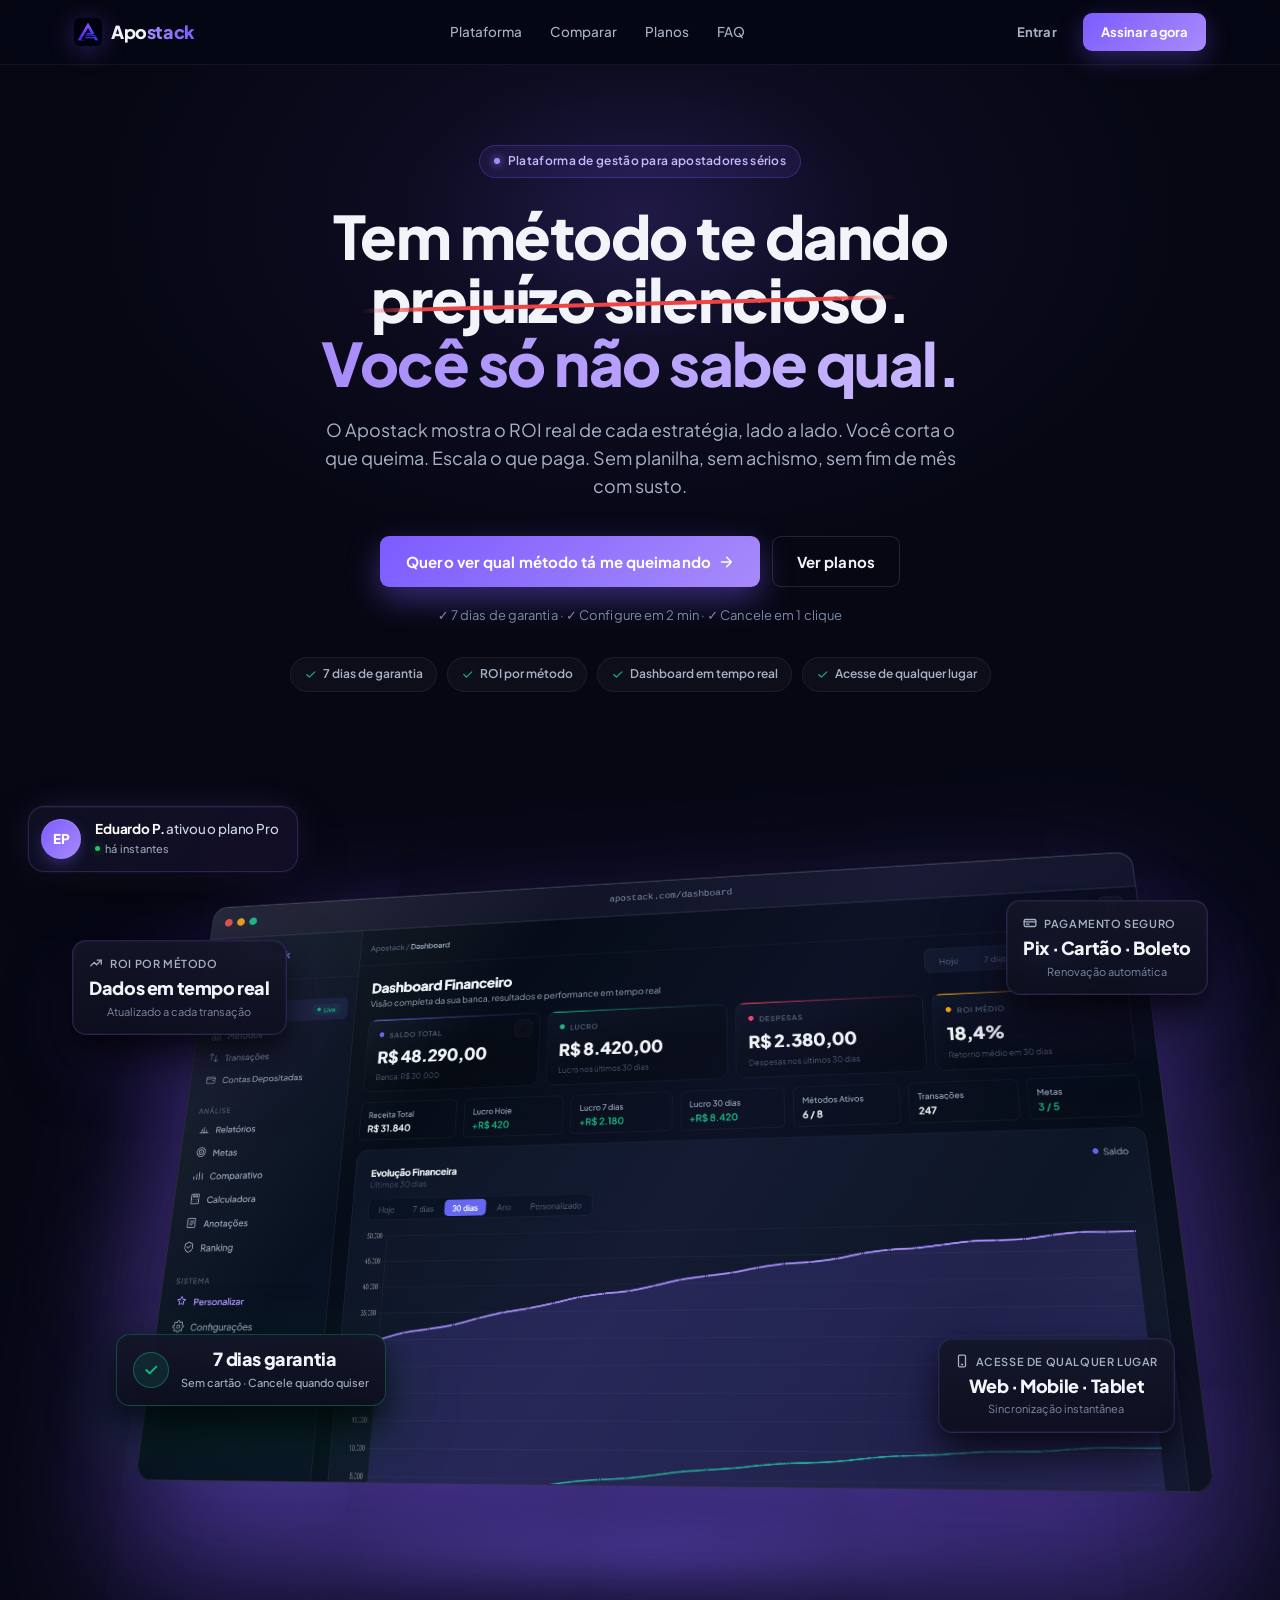
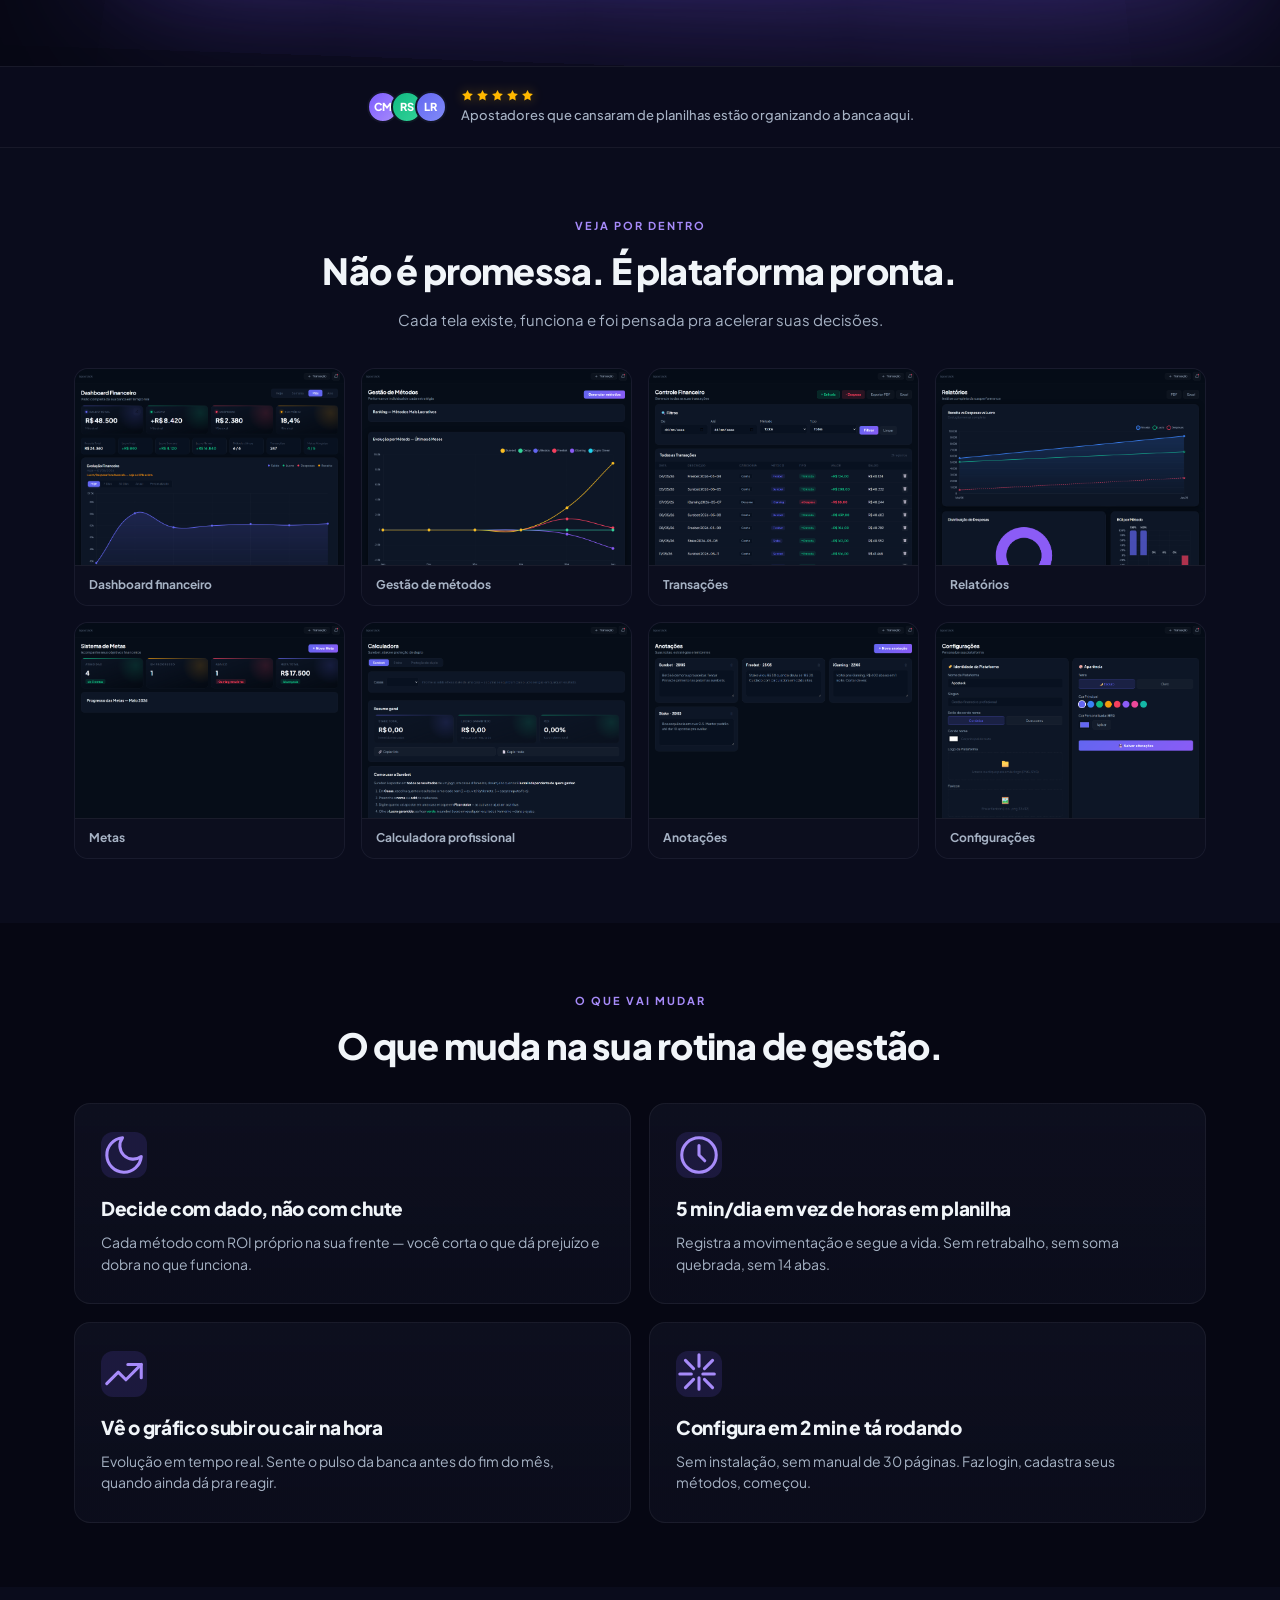
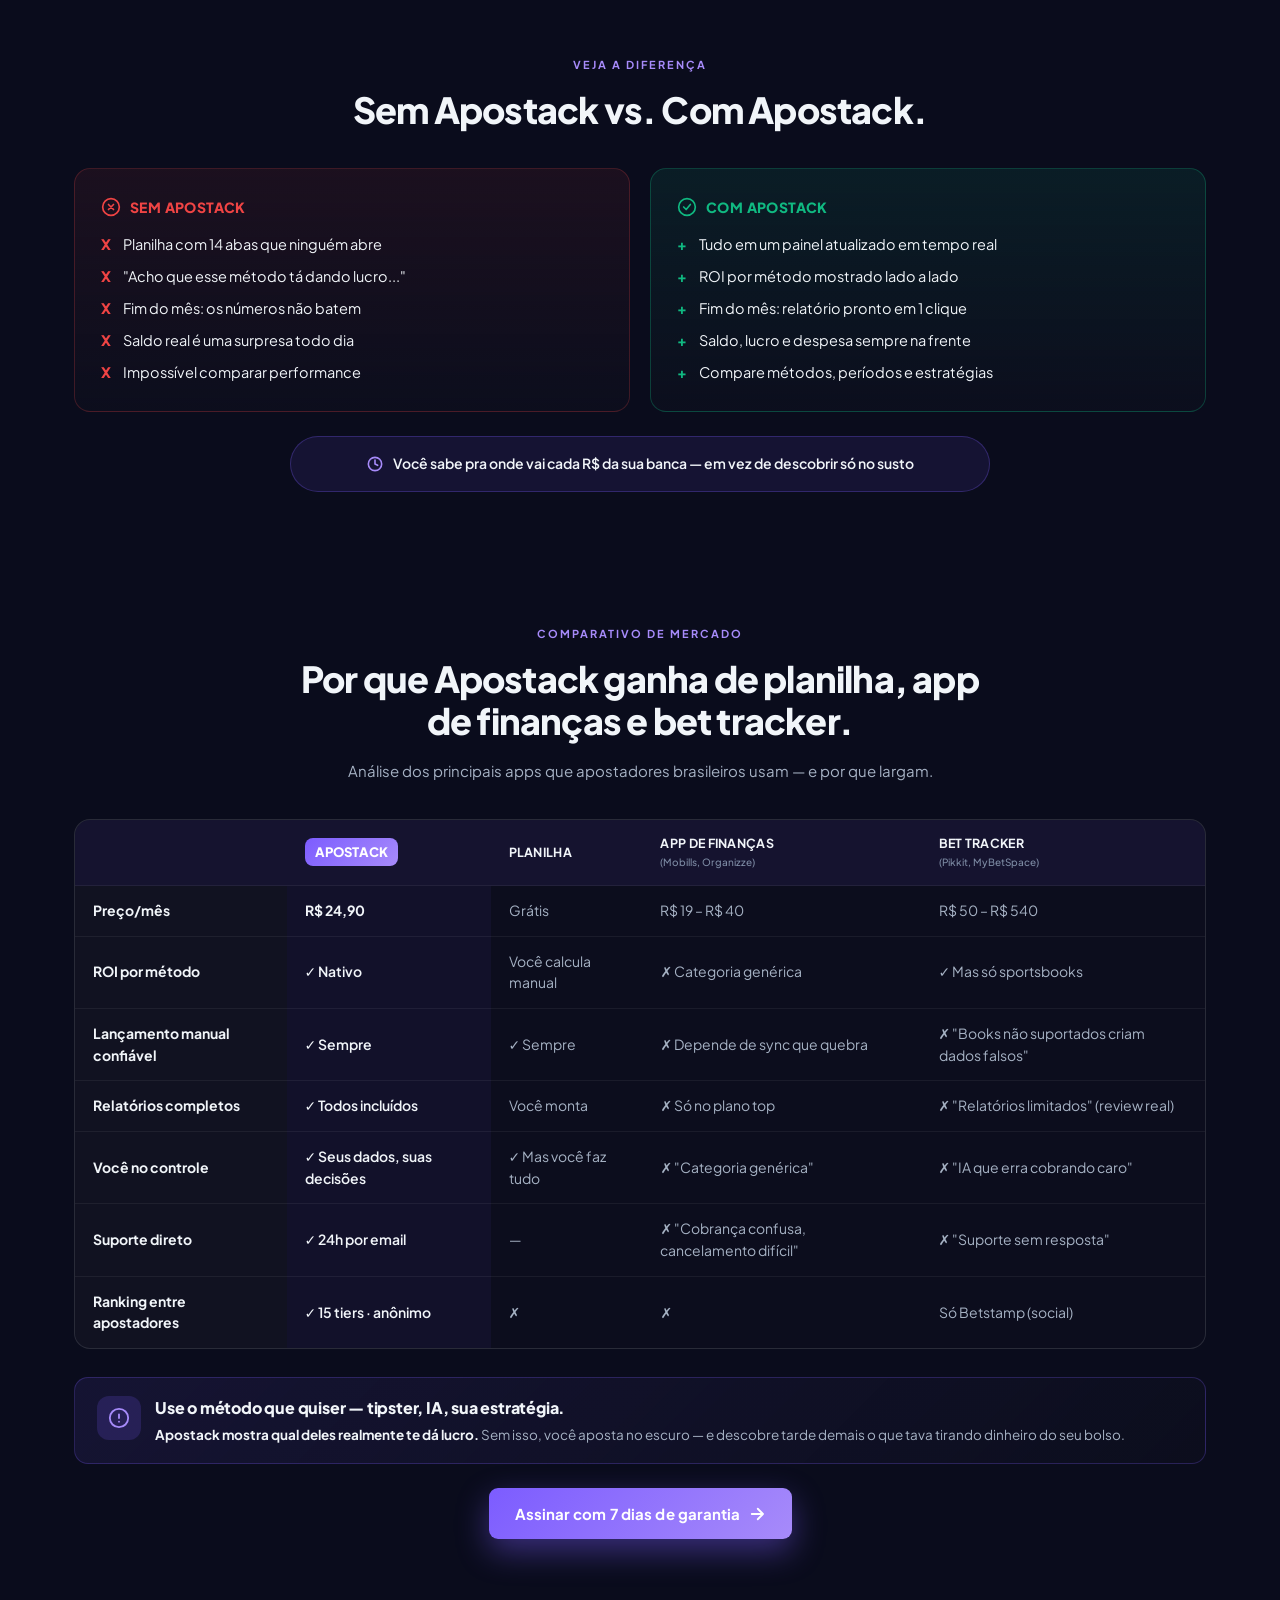
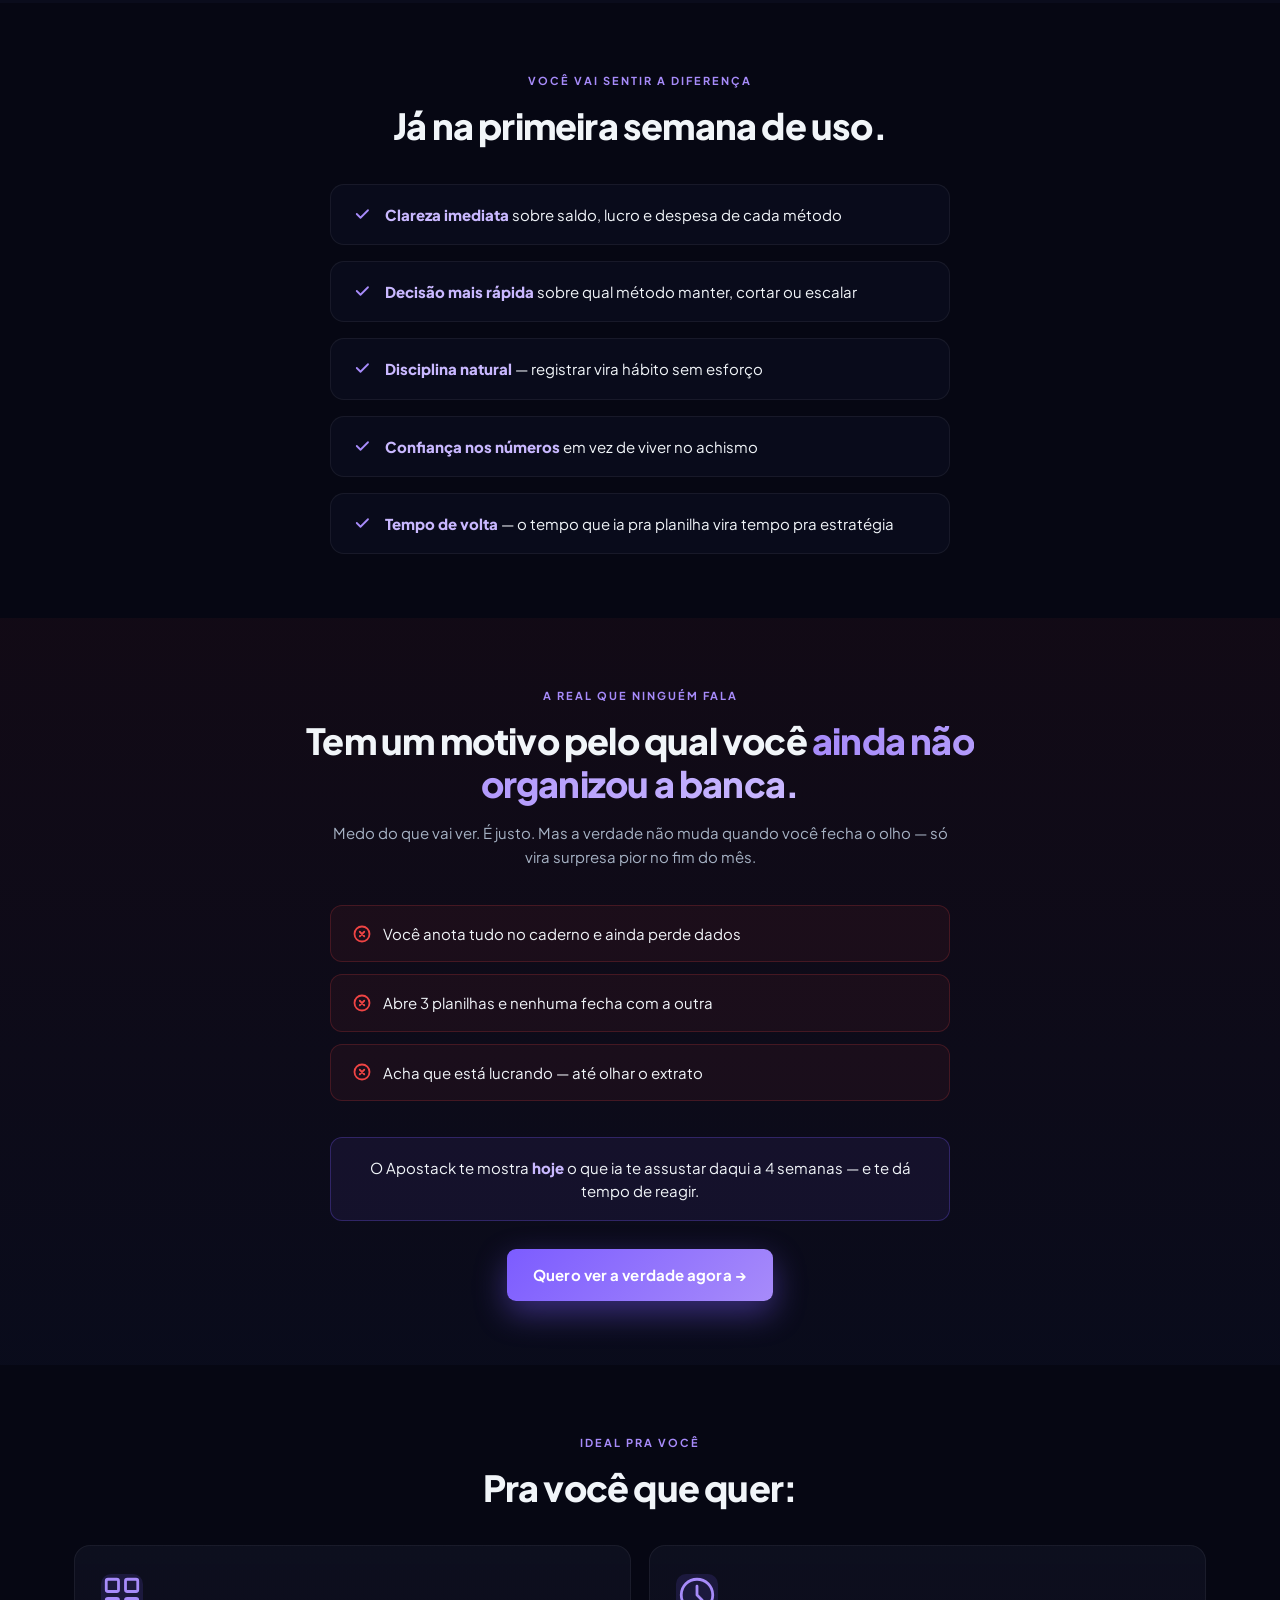
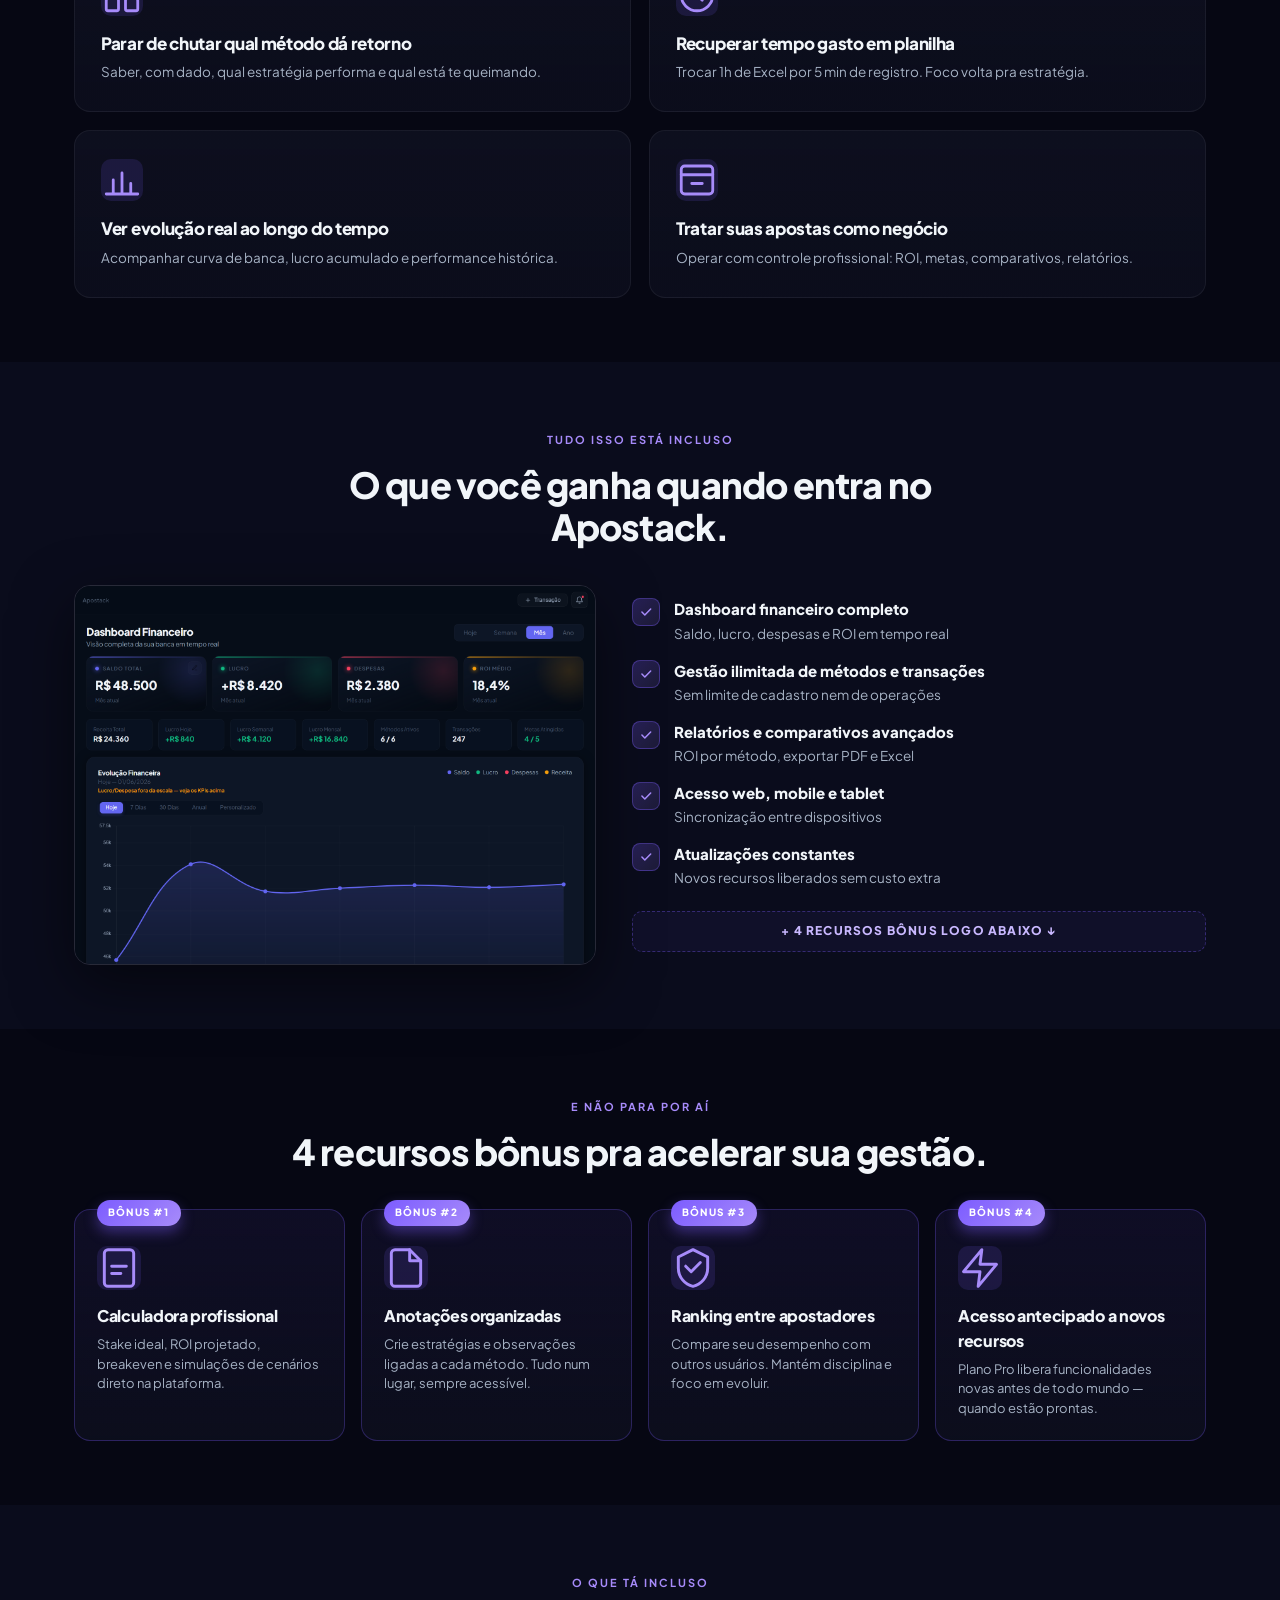
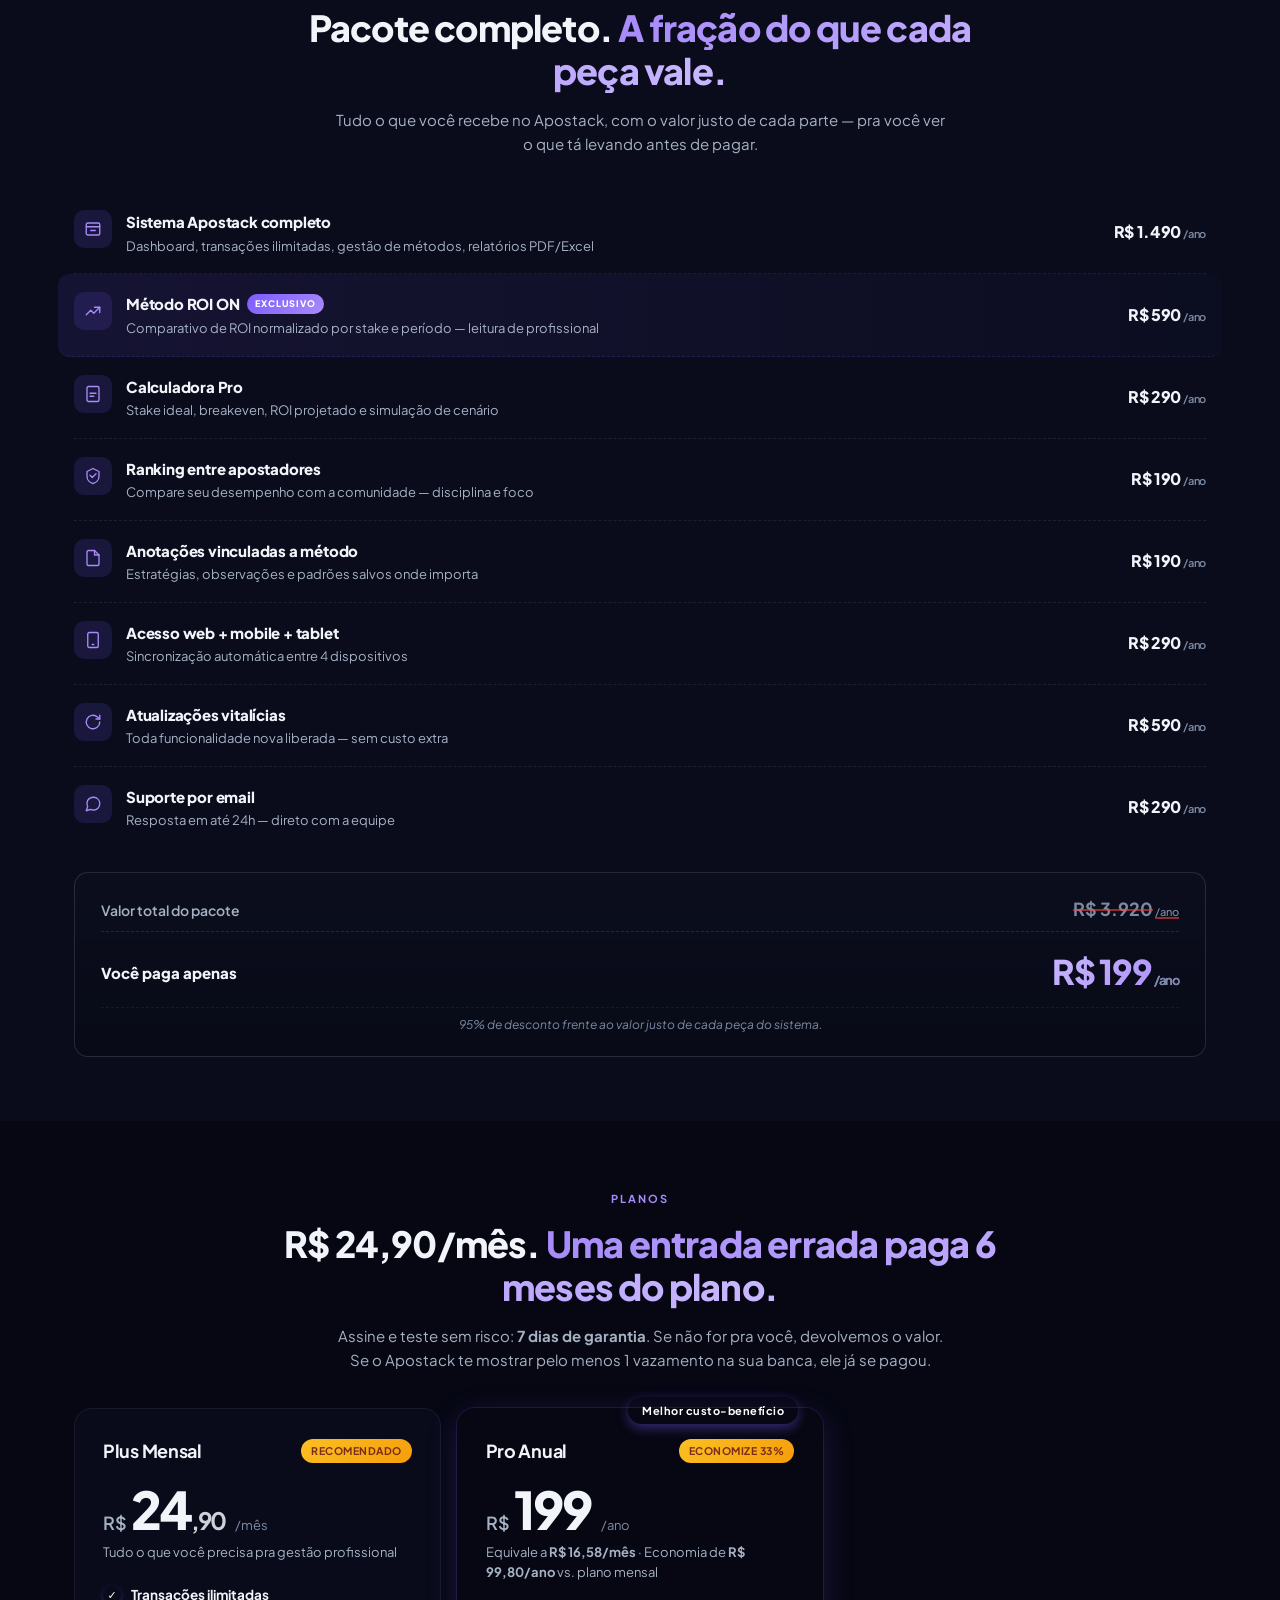
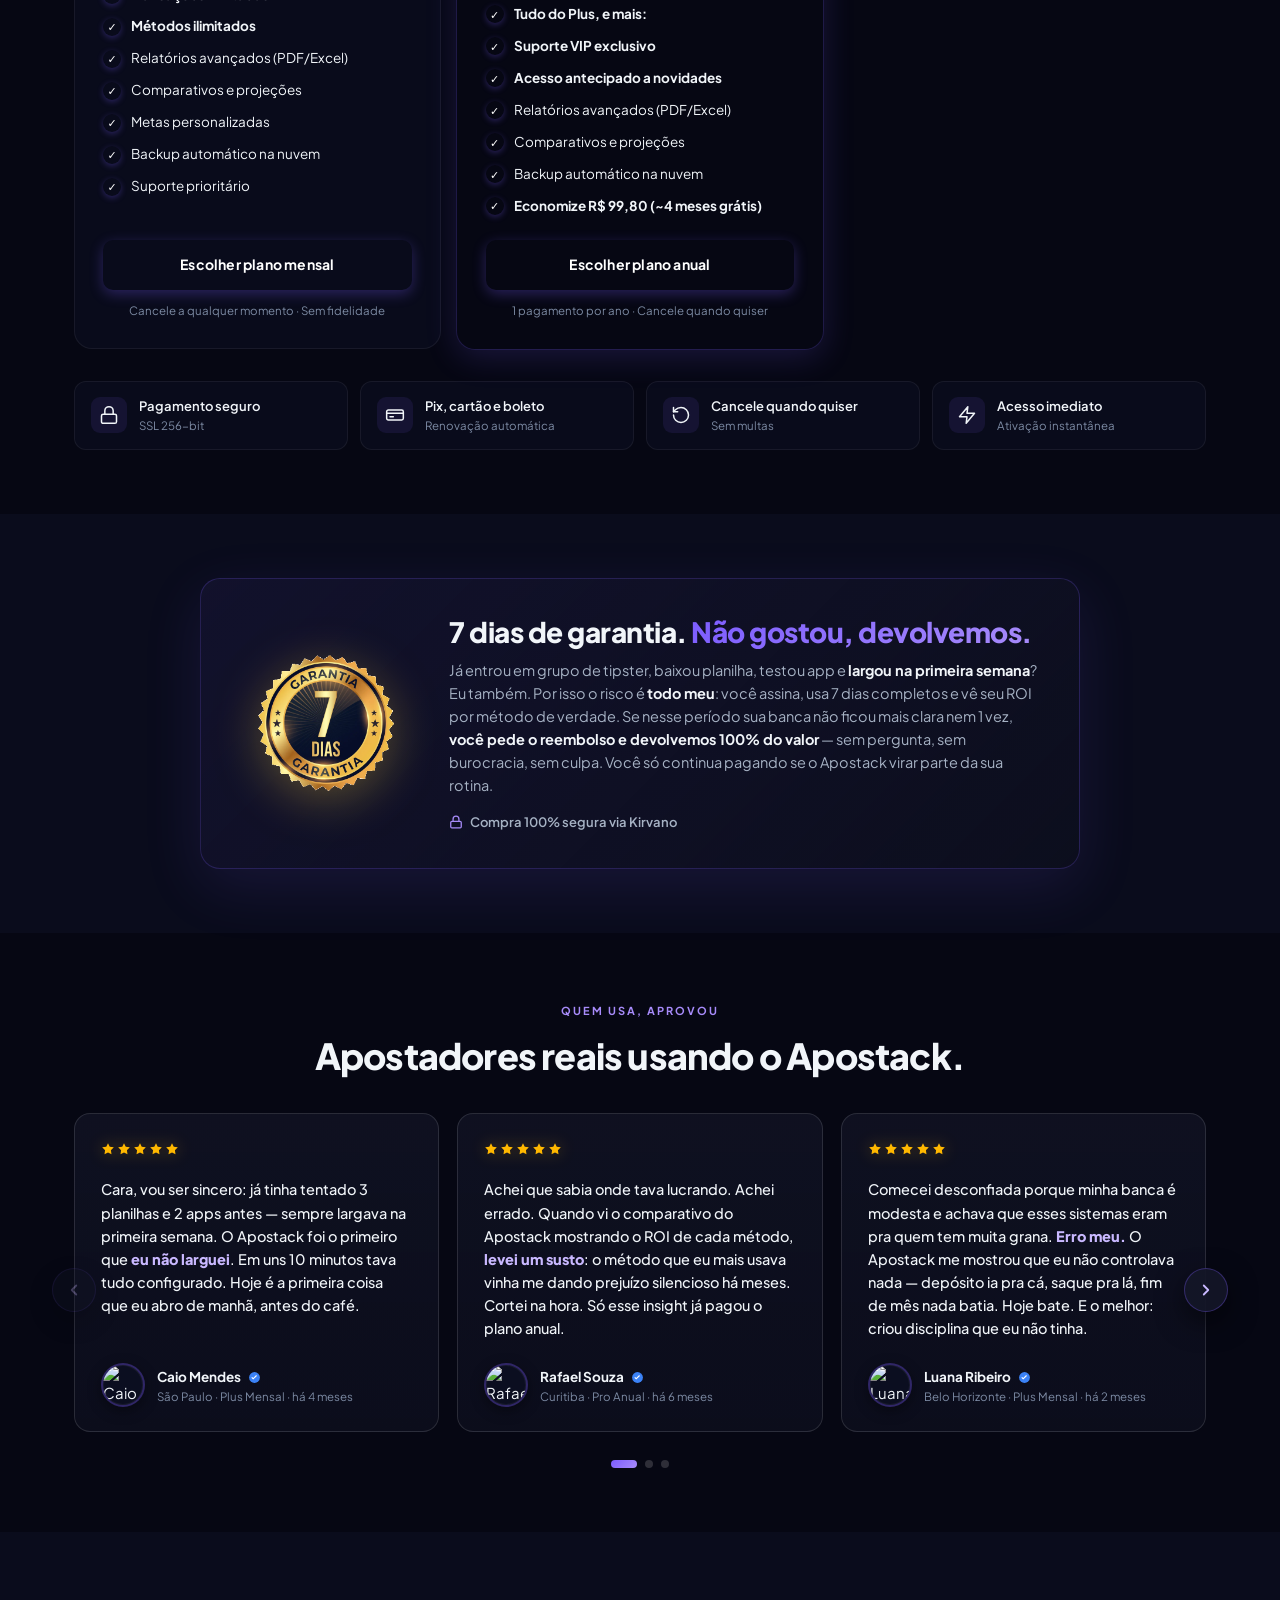
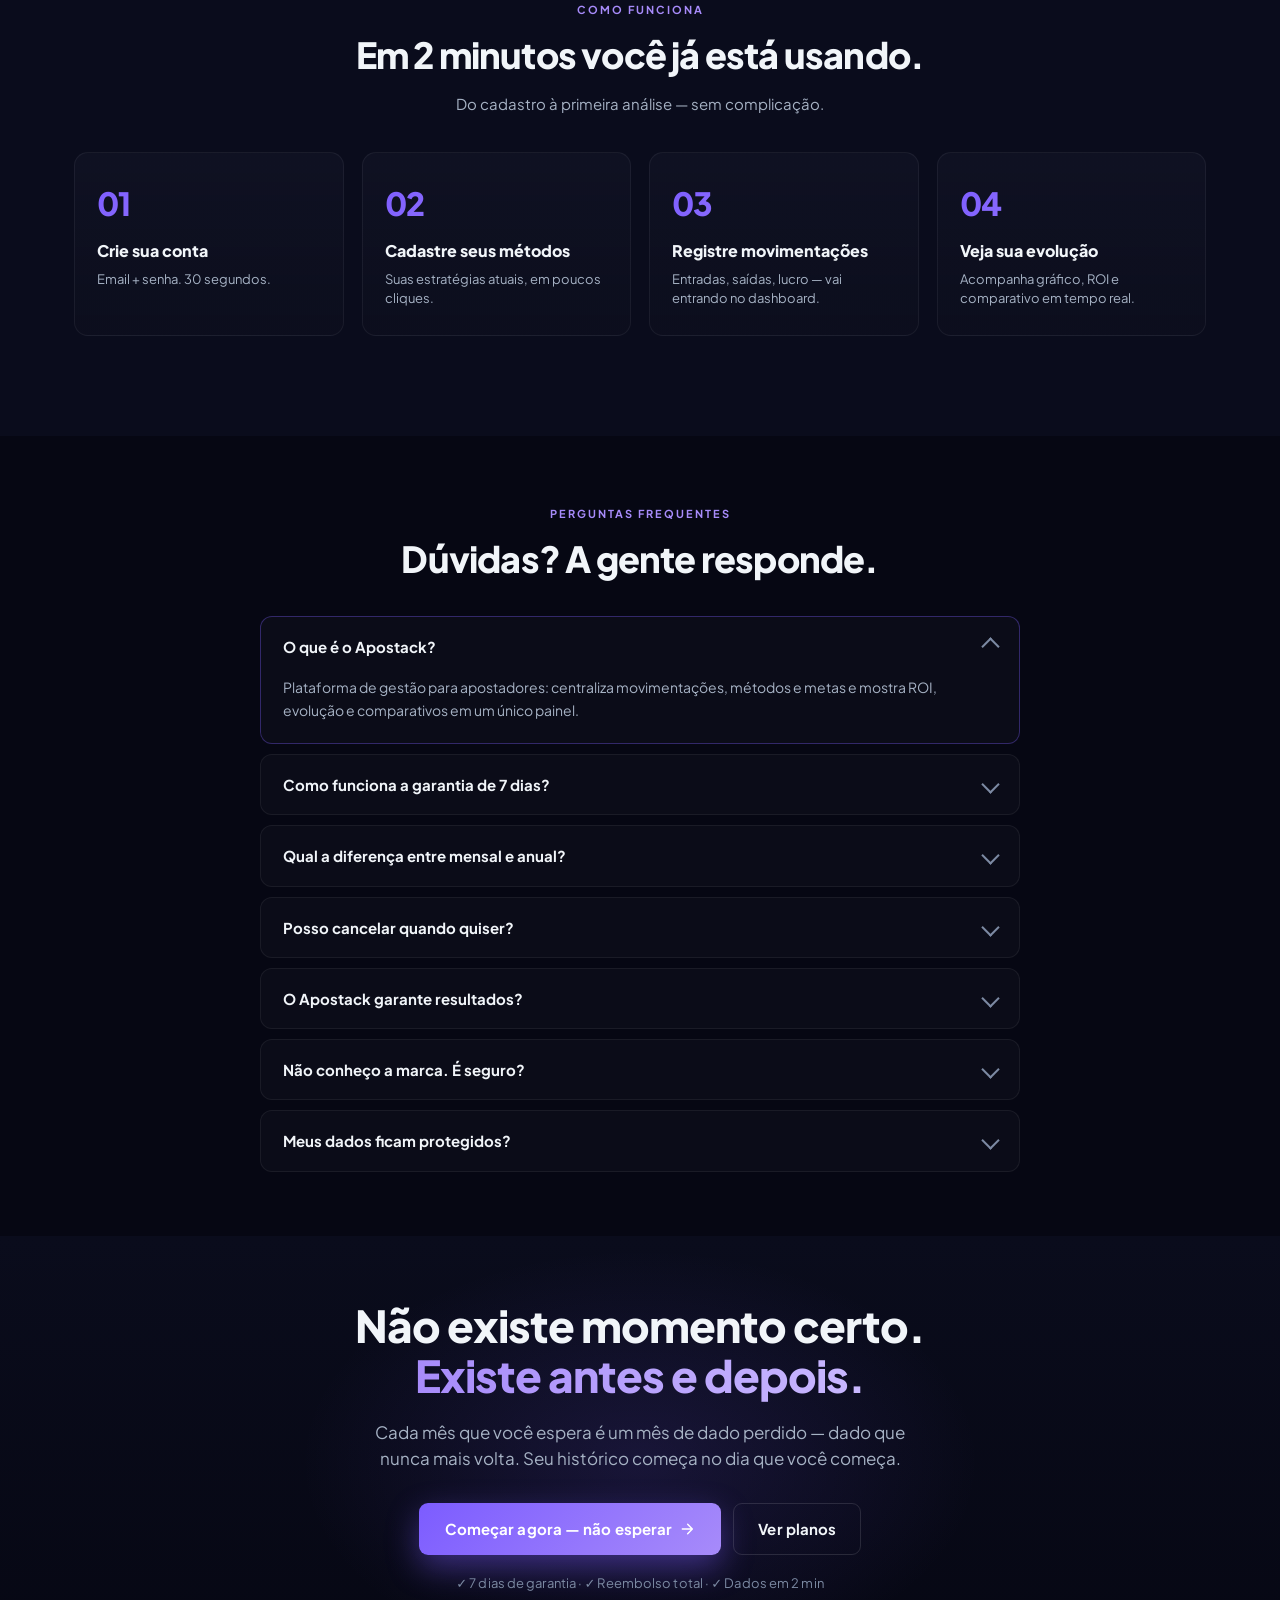
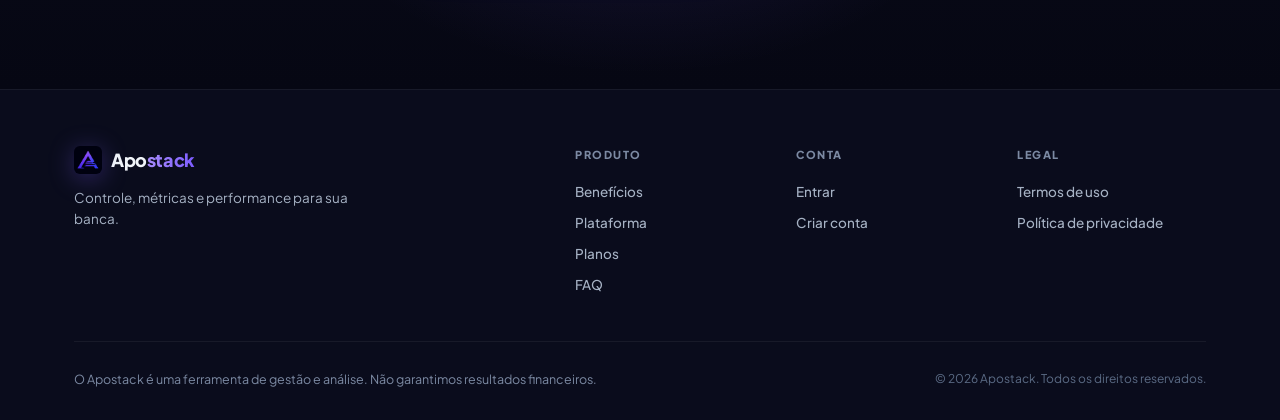
==== landing/index.html @ 1fa61bde "feat(admin): filtros de status, plano e ordenacao na lista de usuarios Complementa a busca: agora da" ====
<!DOCTYPE html>
<html lang="pt-BR">
<head>
  <!-- Google Tag Manager -->
  <script>(function(w,d,s,l,i){w[l]=w[l]||[];w[l].push({'gtm.start':
  new Date().getTime(),event:'gtm.js'});var f=d.getElementsByTagName(s)[0],
  j=d.createElement(s),dl=l!='dataLayer'?'&l='+l:'';j.async=true;j.src=
  'https://www.googletagmanager.com/gtm.js?id='+i+dl;f.parentNode.insertBefore(j,f);
  })(window,document,'script','dataLayer','GTM-MZK3KB8X');</script>
  <!-- End Google Tag Manager -->
  <meta charset="UTF-8"/>
  <meta name="viewport" content="width=device-width, initial-scale=1.0"/>
  <title>Apostack · Controle sua banca como um profissional</title>
  <meta name="description" content="O Apostack centraliza seus números, métodos, metas e relatórios para você acompanhar sua performance com mais clareza e menos achismo."/>
  <!-- Anti-cache: HTML revalida sempre, updates aparecem em segundos apos push -->
  <meta http-equiv="Cache-Control" content="no-cache, no-store, must-revalidate"/>
  <meta http-equiv="Pragma" content="no-cache"/>
  <meta http-equiv="Expires" content="0"/>
  <!-- Security headers (defesa em profundidade) -->
  <meta http-equiv="X-Content-Type-Options" content="nosniff"/>
  <meta http-equiv="Referrer-Policy" content="strict-origin-when-cross-origin"/>
  <meta http-equiv="Permissions-Policy" content="camera=(), microphone=(), geolocation=()"/>
  <!-- PWA: manifest + theme color (instalavel via Chrome/Safari) -->
  <link rel="manifest" href="/manifest.webmanifest"/>
  <meta name="theme-color" content="#060d18"/>
  <link rel="icon" type="image/png" href="/brand/icon.png"/>
  <link rel="apple-touch-icon" href="/brand/icon.png"/>
  <link rel="preconnect" href="https://fonts.googleapis.com"/>
  <link rel="preconnect" href="https://fonts.gstatic.com" crossorigin/>
  <link href="https://fonts.googleapis.com/css2?family=Plus+Jakarta+Sans:wght@400;500;600;700;800&display=swap" rel="stylesheet"/>
  <link rel="stylesheet" href="/landing.css?v=267"/>

  <!-- Meta Pixel Code -->
  <script>
  !function(f,b,e,v,n,t,s)
  {if(f.fbq)return;n=f.fbq=function(){n.callMethod?
  n.callMethod.apply(n,arguments):n.queue.push(arguments)};
  if(!f._fbq)f._fbq=n;n.push=n;n.loaded=!0;n.version='2.0';
  n.queue=[];t=b.createElement(e);t.async=!0;
  t.src=v;s=b.getElementsByTagName(e)[0];
  s.parentNode.insertBefore(t,s)}(window, document,'script',
  'https://connect.facebook.net/en_US/fbevents.js');
  fbq('init', '1544323920387920');
  fbq('track', 'PageView');
  </script>
  <noscript><img height="1" width="1" style="display:none"
  src="https://www.facebook.com/tr?id=1544323920387920&ev=PageView&noscript=1"
  /></noscript>
  <!-- End Meta Pixel Code -->
</head>
<body class="lp-body">
<script>
// Guarda codigo de indicacao (?ref) e convite de grupo (?grupo) quando a
// pessoa cai direto na pagina de vendas. Sem isto, quem chega pelo link de
// um afiliado e so depois se cadastra entrava "sem dono" — e o afiliado
// perdia a comissao.
(function(){
  try {
    var q = new URLSearchParams(location.search);
    var r = q.get('ref');
    if (r && r.trim()) localStorage.setItem('bancapro-ref', r.trim());
    var g = q.get('grupo');
    if (g && g.trim()) localStorage.setItem('bancapro-grupo-convite', g.trim().toUpperCase());
  } catch(e){}
})();
</script>
<!-- Google Tag Manager (noscript) -->
<noscript><iframe src="https://www.googletagmanager.com/ns.html?id=GTM-MZK3KB8X"
height="0" width="0" style="display:none;visibility:hidden"></iframe></noscript>
<!-- End Google Tag Manager (noscript) -->

<!-- ═══════════════════════════════════════════ -->
<!-- HEADER -->
<!-- ═══════════════════════════════════════════ -->
<header class="lp-header">
  <div class="lp-container lp-header-inner">
    <a href="#top" class="lp-logo">
      <img src="/brand/icon.png" alt="Apostack" class="lp-logo-icon lp-logo-icon-img" />
      <span class="lp-logo-text">Apo<span class="lp-logo-accent">stack</span></span>
    </a>

    <nav class="lp-nav">
      <a href="#gallery">Plataforma</a>
      <a href="#market">Comparar</a>
      <a href="#pricing">Planos</a>
      <a href="#faq">FAQ</a>
    </nav>

    <div class="lp-header-actions">
      <a href="/?modo=login" class="lp-btn-ghost">Entrar</a>
      <a href="/?modo=cadastro" class="lp-btn-primary">Assinar agora</a>
    </div>

    <button class="lp-menu-btn" onclick="document.body.classList.toggle('lp-menu-open')" aria-label="Abrir menu">
      <svg viewBox="0 0 24 24" width="22" height="22" fill="none" stroke="currentColor" stroke-width="2" stroke-linecap="round" stroke-linejoin="round"><path d="M3 6h18M3 12h18M3 18h18"/></svg>
    </button>
  </div>

  <!-- Mobile menu drawer -->
  <div class="lp-mobile-menu">
    <a href="#gallery" onclick="document.body.classList.remove('lp-menu-open')">Plataforma</a>
    <a href="#transform" onclick="document.body.classList.remove('lp-menu-open')">Benefícios</a>
    <a href="#pricing" onclick="document.body.classList.remove('lp-menu-open')">Planos</a>
    <a href="#faq" onclick="document.body.classList.remove('lp-menu-open')">FAQ</a>
    <a href="/?modo=login" class="lp-btn-ghost">Entrar</a>
    <a href="/?modo=cadastro" class="lp-btn-primary">Assinar agora</a>
  </div>
</header>

<!-- CTA fixo mobile (aparece após scroll do hero) -->
<a href="/?modo=cadastro" class="lp-mobile-sticky-cta" aria-hidden="true">
  Assinar com 7 dias de garantia
  <svg viewBox="0 0 24 24" width="16" height="16" fill="none" stroke="currentColor" stroke-width="2.4" stroke-linecap="round" stroke-linejoin="round"><path d="M5 12h14M13 5l7 7-7 7"/></svg>
</a>

<!-- ═══════════════════════════════════════════ -->
<!-- HERO -->
<!-- ═══════════════════════════════════════════ -->
<section class="lp-hero" id="top">
  <div class="lp-hero-glow"></div>
  <div class="lp-container lp-hero-inner">
    <div class="lp-hero-tag">
      <span class="lp-hero-tag-dot"></span>
      Plataforma de gestão para apostadores sérios
    </div>
    <h1 class="lp-hero-title">
      Tem método te dando <span class="lp-hero-title-strike">prejuízo silencioso</span>.<br/><span class="lp-hero-title-accent">Você só não sabe qual.</span>
    </h1>
    <p class="lp-hero-sub">
      O Apostack mostra o ROI real de cada estratégia, lado a lado. Você corta o que queima. Escala o que paga. Sem planilha, sem achismo, sem fim de mês com susto.
    </p>

    <div class="lp-hero-cta">
      <a href="/?modo=cadastro" class="lp-btn-primary-lg">
        Quero ver qual método tá me queimando
        <svg viewBox="0 0 24 24" width="16" height="16" fill="none" stroke="currentColor" stroke-width="2.2" stroke-linecap="round" stroke-linejoin="round"><path d="M5 12h14M13 5l7 7-7 7"/></svg>
      </a>
      <a href="#pricing" class="lp-btn-ghost-lg">Ver planos</a>
    </div>

    <div class="lp-hero-micro">✓ 7 dias de garantia · ✓ Configure em 2 min · ✓ Cancele em 1 clique</div>

    <div class="lp-hero-badges">
      <span class="lp-badge"><svg viewBox="0 0 24 24" width="13" height="13" fill="none" stroke="currentColor" stroke-width="2" stroke-linecap="round" stroke-linejoin="round"><path d="M5 12l5 5L20 7"/></svg>7 dias de garantia</span>
      <span class="lp-badge"><svg viewBox="0 0 24 24" width="13" height="13" fill="none" stroke="currentColor" stroke-width="2" stroke-linecap="round" stroke-linejoin="round"><path d="M5 12l5 5L20 7"/></svg>ROI por método</span>
      <span class="lp-badge"><svg viewBox="0 0 24 24" width="13" height="13" fill="none" stroke="currentColor" stroke-width="2" stroke-linecap="round" stroke-linejoin="round"><path d="M5 12l5 5L20 7"/></svg>Dashboard em tempo real</span>
      <span class="lp-badge"><svg viewBox="0 0 24 24" width="13" height="13" fill="none" stroke="currentColor" stroke-width="2" stroke-linecap="round" stroke-linejoin="round"><path d="M5 12l5 5L20 7"/></svg>Acesse de qualquer lugar</span>
    </div>

    <!-- Mockup do dashboard (print real) -->
    <div class="lp-hero-mockup-wrap">
      <!-- Padrão de pontos sutil no fundo (inspiração Linear / Vercel) -->
      <div class="lp-hero-dotgrid" aria-hidden="true"></div>
      <!-- Glow de horizonte na base -->
      <div class="lp-hero-horizon" aria-hidden="true"></div>

      <div class="lp-hero-mockup">
        <!-- ① TOP-LEFT · Benefício real: ROI -->
        <div class="lp-float-card lp-float-card-tl lp-float-card-feature" aria-hidden="true">
          <div class="lp-float-card-head">
            <svg viewBox="0 0 24 24" width="14" height="14" fill="none" stroke="currentColor" stroke-width="2.2" stroke-linecap="round" stroke-linejoin="round"><path d="M3 17l6-6 4 4 8-8"/><path d="M14 7h7v7"/></svg>
            ROI por método
          </div>
          <div class="lp-float-card-value lp-float-card-value-sm">Dados em tempo real</div>
          <div class="lp-float-card-sub">Atualizado a cada transação</div>
        </div>

        <!-- ② TOP-RIGHT · Pagamento (PIX/Cartão real) -->
        <div class="lp-float-card lp-float-card-tr lp-float-card-feature" aria-hidden="true">
          <div class="lp-float-card-head">
            <svg viewBox="0 0 24 24" width="14" height="14" fill="none" stroke="currentColor" stroke-width="2.2" stroke-linecap="round" stroke-linejoin="round"><rect x="2" y="6" width="20" height="12" rx="2"/><path d="M2 10h20M6 14h4"/></svg>
            Pagamento seguro
          </div>
          <div class="lp-float-card-value lp-float-card-value-sm">Pix · Cartão · Boleto</div>
          <div class="lp-float-card-sub">Renovação automática</div>
        </div>

        <!-- ③ BOTTOM-LEFT · Risk reversal (free trial, no card) -->
        <div class="lp-float-card lp-float-card-bl lp-float-card-risk" aria-hidden="true">
          <div class="lp-float-check">
            <svg viewBox="0 0 24 24" width="16" height="16" fill="none" stroke="#10b981" stroke-width="3" stroke-linecap="round" stroke-linejoin="round"><path d="M5 12l5 5L20 7"/></svg>
          </div>
          <div>
            <div class="lp-float-card-value lp-float-card-value-sm">7 dias garantia</div>
            <div class="lp-float-card-sub lp-float-card-sub-strong">Sem cartão · Cancele quando quiser</div>
          </div>
        </div>

        <!-- ④ BOTTOM-RIGHT · Acesso mobile -->
        <div class="lp-float-card lp-float-card-br lp-float-card-feature" aria-hidden="true">
          <div class="lp-float-card-head">
            <svg viewBox="0 0 24 24" width="14" height="14" fill="none" stroke="currentColor" stroke-width="2.2" stroke-linecap="round" stroke-linejoin="round"><rect x="6" y="2" width="12" height="20" rx="2"/><path d="M11 18h2"/></svg>
            Acesse de qualquer lugar
          </div>
          <div class="lp-float-card-value lp-float-card-value-sm">Web · Mobile · Tablet</div>
          <div class="lp-float-card-sub">Sincronização instantânea</div>
        </div>

        <div class="lp-mockup-frame">
          <div class="lp-mockup-topbar">
            <div class="lp-mockup-dots"><span></span><span></span><span></span></div>
            <div class="lp-mockup-url">apostack.com/dashboard</div>
          </div>
          <img src="/landing-assets/dashboard.png" alt="Dashboard financeiro Apostack" class="lp-mockup-img" loading="eager" />
        </div>
      </div>
    </div>

  </div>
</section>

<!-- ═══════════════════════════════════════════ -->
<!-- MINI PROOF -->
<!-- ═══════════════════════════════════════════ -->
<section class="lp-mini-proof" aria-label="Prova rápida">
  <div class="lp-container lp-mini-proof-inner">
    <div class="lp-mini-proof-avatars">
      <div class="lp-mini-proof-avatar" style="background:linear-gradient(135deg,#7c5cff,#a78bfa)">CM</div>
      <div class="lp-mini-proof-avatar" style="background:linear-gradient(135deg,#10b981,#34d399)">RS</div>
      <div class="lp-mini-proof-avatar" style="background:linear-gradient(135deg,#6366f1,#818cf8)">LR</div>
    </div>
    <div class="lp-mini-proof-text">
      <div class="lp-mini-proof-stars">
        <svg viewBox="0 0 24 24" width="13" height="13"><path fill="#ffb800" d="M12 2l3 6 7 1-5 5 1 7-6-3-6 3 1-7-5-5 7-1z"/></svg>
        <svg viewBox="0 0 24 24" width="13" height="13"><path fill="#ffb800" d="M12 2l3 6 7 1-5 5 1 7-6-3-6 3 1-7-5-5 7-1z"/></svg>
        <svg viewBox="0 0 24 24" width="13" height="13"><path fill="#ffb800" d="M12 2l3 6 7 1-5 5 1 7-6-3-6 3 1-7-5-5 7-1z"/></svg>
        <svg viewBox="0 0 24 24" width="13" height="13"><path fill="#ffb800" d="M12 2l3 6 7 1-5 5 1 7-6-3-6 3 1-7-5-5 7-1z"/></svg>
        <svg viewBox="0 0 24 24" width="13" height="13"><path fill="#ffb800" d="M12 2l3 6 7 1-5 5 1 7-6-3-6 3 1-7-5-5 7-1z"/></svg>
      </div>
      <div class="lp-mini-proof-line">Apostadores que cansaram de planilhas estão organizando a banca aqui.</div>
    </div>
  </div>
</section>
<!-- ═══════════════════════════════════════════ -->
<!-- GALERIA + COMO FUNCIONA -->
<!-- ═══════════════════════════════════════════ -->
<section class="lp-section lp-section-alt" id="gallery">
  <div class="lp-container">
    <div class="lp-section-head">
      <div class="lp-eyebrow">Veja por dentro</div>
      <h2 class="lp-section-title">Não é promessa. É plataforma pronta.</h2>
      <p class="lp-section-sub">Cada tela existe, funciona e foi pensada pra acelerar suas decisões.</p>
    </div>

    <div class="lp-gallery">
      <div class="lp-gallery-item"><img src="/brand/screen-dashboard.png" alt="Dashboard financeiro" loading="lazy"/><span class="lp-gallery-label">Dashboard financeiro</span></div>
      <div class="lp-gallery-item"><img src="/brand/screen-metodos.png" alt="Gestão de métodos" loading="lazy"/><span class="lp-gallery-label">Gestão de métodos</span></div>
      <div class="lp-gallery-item"><img src="/brand/screen-transacoes.png" alt="Transações" loading="lazy"/><span class="lp-gallery-label">Transações</span></div>
      <div class="lp-gallery-item"><img src="/brand/screen-relatorios.png" alt="Relatórios" loading="lazy"/><span class="lp-gallery-label">Relatórios</span></div>
      <div class="lp-gallery-item"><img src="/brand/screen-metas.png" alt="Metas" loading="lazy"/><span class="lp-gallery-label">Metas</span></div>
      <div class="lp-gallery-item"><img src="/brand/screen-calculadora.png" alt="Calculadora" loading="lazy"/><span class="lp-gallery-label">Calculadora profissional</span></div>
      <div class="lp-gallery-item"><img src="/brand/screen-anotacoes.png" alt="Anotações" loading="lazy"/><span class="lp-gallery-label">Anotações</span></div>
      <div class="lp-gallery-item"><img src="/brand/screen-configuracoes.png" alt="Configurações" loading="lazy"/><span class="lp-gallery-label">Configurações</span></div>
    </div>
  </div>
</section>

<!-- ═══════════════════════════════════════════ -->
<!-- O QUE VAI MUDAR -->
<!-- ═══════════════════════════════════════════ -->
<section class="lp-section" id="transform">
  <div class="lp-container">
    <div class="lp-section-head">
      <div class="lp-eyebrow">O que vai mudar</div>
      <h2 class="lp-section-title">O que muda na sua rotina de gestão.</h2>
    </div>

    <div class="lp-transform-grid">
      <div class="lp-transform-card">
        <div class="lp-transform-icon"><svg viewBox="0 0 24 24" fill="none" stroke="currentColor" stroke-width="1.6" stroke-linecap="round" stroke-linejoin="round"><path d="M21 12.79A9 9 0 1111.21 3 7 7 0 0021 12.79z"/></svg></div>
        <h3 class="lp-transform-title">Decide com dado, não com chute</h3>
        <p class="lp-transform-desc">Cada método com ROI próprio na sua frente — você corta o que dá prejuízo e dobra no que funciona.</p>
      </div>
      <div class="lp-transform-card">
        <div class="lp-transform-icon"><svg viewBox="0 0 24 24" fill="none" stroke="currentColor" stroke-width="1.6" stroke-linecap="round" stroke-linejoin="round"><circle cx="12" cy="12" r="9"/><path d="M12 7v5l3 3"/></svg></div>
        <h3 class="lp-transform-title">5 min/dia em vez de horas em planilha</h3>
        <p class="lp-transform-desc">Registra a movimentação e segue a vida. Sem retrabalho, sem soma quebrada, sem 14 abas.</p>
      </div>
      <div class="lp-transform-card">
        <div class="lp-transform-icon"><svg viewBox="0 0 24 24" fill="none" stroke="currentColor" stroke-width="1.6" stroke-linecap="round" stroke-linejoin="round"><path d="M3 17l6-6 4 4 8-8"/><path d="M14 7h7v7"/></svg></div>
        <h3 class="lp-transform-title">Vê o gráfico subir ou cair na hora</h3>
        <p class="lp-transform-desc">Evolução em tempo real. Sente o pulso da banca antes do fim do mês, quando ainda dá pra reagir.</p>
      </div>
      <div class="lp-transform-card">
        <div class="lp-transform-icon"><svg viewBox="0 0 24 24" fill="none" stroke="currentColor" stroke-width="1.6" stroke-linecap="round" stroke-linejoin="round"><path d="M12 2v6m0 12v-6M2 12h6m12 0h-6M4.93 4.93l4.24 4.24m5.66 5.66l4.24 4.24M4.93 19.07l4.24-4.24m5.66-5.66l4.24-4.24"/></svg></div>
        <h3 class="lp-transform-title">Configura em 2 min e tá rodando</h3>
        <p class="lp-transform-desc">Sem instalação, sem manual de 30 páginas. Faz login, cadastra seus métodos, começou.</p>
      </div>
    </div>
  </div>
</section>

<!-- ═══════════════════════════════════════════ -->
<!-- ANTES VS DEPOIS -->
<!-- ═══════════════════════════════════════════ -->
<section class="lp-section lp-section-alt" id="vs">
  <div class="lp-container">
    <div class="lp-section-head">
      <div class="lp-eyebrow">Veja a diferença</div>
      <h2 class="lp-section-title">Sem Apostack vs. Com Apostack.</h2>
    </div>

    <div class="lp-vs-grid">
      <div class="lp-vs-card lp-vs-bad">
        <div class="lp-vs-card-head">
          <svg viewBox="0 0 24 24" width="20" height="20" fill="none" stroke="currentColor" stroke-width="2" stroke-linecap="round" stroke-linejoin="round"><circle cx="12" cy="12" r="10"/><path d="M15 9l-6 6M9 9l6 6"/></svg>
          <span>Sem Apostack</span>
        </div>
        <ul class="lp-vs-list">
          <li>Planilha com 14 abas que ninguém abre</li>
          <li>"Acho que esse método tá dando lucro..."</li>
          <li>Fim do mês: os números não batem</li>
          <li>Saldo real é uma surpresa todo dia</li>
          <li>Impossível comparar performance</li>
        </ul>
      </div>
      <div class="lp-vs-card lp-vs-good">
        <div class="lp-vs-card-head">
          <svg viewBox="0 0 24 24" width="20" height="20" fill="none" stroke="currentColor" stroke-width="2" stroke-linecap="round" stroke-linejoin="round"><circle cx="12" cy="12" r="10"/><path d="M8 12l3 3 5-6"/></svg>
          <span>Com Apostack</span>
        </div>
        <ul class="lp-vs-list">
          <li>Tudo em um painel atualizado em tempo real</li>
          <li>ROI por método mostrado lado a lado</li>
          <li>Fim do mês: relatório pronto em 1 clique</li>
          <li>Saldo, lucro e despesa sempre na frente</li>
          <li>Compare métodos, períodos e estratégias</li>
        </ul>
      </div>
    </div>

    <div class="lp-vs-result">
      <svg viewBox="0 0 24 24" width="16" height="16" fill="none" stroke="currentColor" stroke-width="2.4" stroke-linecap="round" stroke-linejoin="round"><circle cx="12" cy="12" r="10"/><path d="M12 6v6l4 2"/></svg>
      <span>Você sabe pra onde vai cada R$ da sua banca — em vez de descobrir só no susto</span>
    </div>
  </div>
</section>

<!-- ═══════════════════════════════════════════ -->
<!-- COMPARATIVO DE MERCADO — confronto com nomes reais -->
<!-- Baseado em benchmark de 20 empresas: insights de reviews
     mostram que 9 das 10 maiores dores de concorrentes ja sao
     resolvidas pelo Apostack. -->
<!-- ═══════════════════════════════════════════ -->
<section class="lp-section lp-section-alt" id="market">
  <div class="lp-container">
    <div class="lp-section-head">
      <div class="lp-eyebrow">Comparativo de mercado</div>
      <h2 class="lp-section-title">Por que Apostack ganha de planilha, app de finanças e bet tracker.</h2>
      <p class="lp-section-sub">Análise dos principais apps que apostadores brasileiros usam — e por que largam.</p>
    </div>

    <div class="lp-market-table-wrap">
      <table class="lp-market-table">
        <thead>
          <tr>
            <th></th>
            <th><span class="lp-market-th-app lp-market-th-us">Apostack</span></th>
            <th>Planilha</th>
            <th>App de finanças<br/><small>(Mobills, Organizze)</small></th>
            <th>Bet tracker<br/><small>(Pikkit, MyBetSpace)</small></th>
          </tr>
        </thead>
        <tbody>
          <tr>
            <td>Preço/mês</td>
            <td class="lp-market-good"><b>R$ 24,90</b></td>
            <td>Grátis</td>
            <td>R$ 19 – R$ 40</td>
            <td>R$ 50 – R$ 540</td>
          </tr>
          <tr>
            <td>ROI por método</td>
            <td class="lp-market-good">✓ Nativo</td>
            <td>Você calcula manual</td>
            <td>✗ Categoria genérica</td>
            <td>✓ Mas só sportsbooks</td>
          </tr>
          <tr>
            <td>Lançamento manual confiável</td>
            <td class="lp-market-good">✓ Sempre</td>
            <td>✓ Sempre</td>
            <td>✗ Depende de sync que quebra</td>
            <td>✗ "Books não suportados criam dados falsos"</td>
          </tr>
          <tr>
            <td>Relatórios completos</td>
            <td class="lp-market-good">✓ Todos incluídos</td>
            <td>Você monta</td>
            <td>✗ Só no plano top</td>
            <td>✗ "Relatórios limitados" (review real)</td>
          </tr>
          <tr>
            <td>Você no controle</td>
            <td class="lp-market-good">✓ Seus dados, suas decisões</td>
            <td>✓ Mas você faz tudo</td>
            <td>✗ "Categoria genérica"</td>
            <td>✗ "IA que erra cobrando caro"</td>
          </tr>
          <tr>
            <td>Suporte direto</td>
            <td class="lp-market-good">✓ 24h por email</td>
            <td>—</td>
            <td>✗ "Cobrança confusa, cancelamento difícil"</td>
            <td>✗ "Suporte sem resposta"</td>
          </tr>
          <tr>
            <td>Ranking entre apostadores</td>
            <td class="lp-market-good">✓ 15 tiers · anônimo</td>
            <td>✗</td>
            <td>✗</td>
            <td>Só Betstamp (social)</td>
          </tr>
        </tbody>
      </table>
    </div>

    <!-- Bloco de defesa contra "IA mágica" -->
    <div class="lp-market-callout">
      <div class="lp-market-callout-icon">
        <svg viewBox="0 0 24 24" width="22" height="22" fill="none" stroke="currentColor" stroke-width="2" stroke-linecap="round" stroke-linejoin="round"><circle cx="12" cy="12" r="10"/><path d="M12 8v4M12 16h.01"/></svg>
      </div>
      <div>
        <div class="lp-market-callout-title">Use o método que quiser — tipster, IA, sua estratégia.</div>
        <div class="lp-market-callout-sub"><b>Apostack mostra qual deles realmente te dá lucro.</b> Sem isso, você aposta no escuro — e descobre tarde demais o que tava tirando dinheiro do seu bolso.</div>
      </div>
    </div>

    <!-- CTA secundário -->
    <div class="lp-market-cta">
      <a href="/?modo=cadastro" class="lp-btn-primary-lg">
        Assinar com 7 dias de garantia
        <svg viewBox="0 0 24 24" width="18" height="18" fill="none" stroke="currentColor" stroke-width="2.4" stroke-linecap="round" stroke-linejoin="round"><path d="M5 12h14M13 5l7 7-7 7"/></svg>
      </a>
    </div>
  </div>
</section>

<!-- ═══════════════════════════════════════════ -->
<!-- VOCÊ VAI SENTIR -->
<!-- ═══════════════════════════════════════════ -->
<section class="lp-section" id="feel">
  <div class="lp-container lp-feel-inner">
    <div class="lp-section-head">
      <div class="lp-eyebrow">Você vai sentir a diferença</div>
      <h2 class="lp-section-title">Já na primeira semana de uso.</h2>
    </div>

    <ul class="lp-feel-list">
      <li><svg viewBox="0 0 24 24" width="18" height="18" fill="none" stroke="currentColor" stroke-width="2.4" stroke-linecap="round" stroke-linejoin="round"><path d="M5 12l5 5L20 7"/></svg><span><strong>Clareza imediata</strong> sobre saldo, lucro e despesa de cada método</span></li>
      <li><svg viewBox="0 0 24 24" width="18" height="18" fill="none" stroke="currentColor" stroke-width="2.4" stroke-linecap="round" stroke-linejoin="round"><path d="M5 12l5 5L20 7"/></svg><span><strong>Decisão mais rápida</strong> sobre qual método manter, cortar ou escalar</span></li>
      <li><svg viewBox="0 0 24 24" width="18" height="18" fill="none" stroke="currentColor" stroke-width="2.4" stroke-linecap="round" stroke-linejoin="round"><path d="M5 12l5 5L20 7"/></svg><span><strong>Disciplina natural</strong> — registrar vira hábito sem esforço</span></li>
      <li><svg viewBox="0 0 24 24" width="18" height="18" fill="none" stroke="currentColor" stroke-width="2.4" stroke-linecap="round" stroke-linejoin="round"><path d="M5 12l5 5L20 7"/></svg><span><strong>Confiança nos números</strong> em vez de viver no achismo</span></li>
      <li><svg viewBox="0 0 24 24" width="18" height="18" fill="none" stroke="currentColor" stroke-width="2.4" stroke-linecap="round" stroke-linejoin="round"><path d="M5 12l5 5L20 7"/></svg><span><strong>Tempo de volta</strong> — o tempo que ia pra planilha vira tempo pra estratégia</span></li>
    </ul>
  </div>
</section>

<!-- ═══════════════════════════════════════════ -->
<!-- GATILHO DE DOR -->
<!-- ═══════════════════════════════════════════ -->
<section class="lp-section lp-section-alt lp-pain-trigger" id="painpoint">
  <div class="lp-container">
    <div class="lp-section-head">
      <div class="lp-eyebrow">A real que ninguém fala</div>
      <h2 class="lp-section-title">Tem um motivo pelo qual você <span class="lp-hero-title-accent">ainda não organizou a banca.</span></h2>
      <p class="lp-section-sub">Medo do que vai ver. É justo. Mas a verdade não muda quando você fecha o olho — só vira surpresa pior no fim do mês.</p>
    </div>

    <ul class="lp-painpoint-list">
      <li><svg viewBox="0 0 24 24" width="18" height="18" fill="none" stroke="#ef4444" stroke-width="2.4" stroke-linecap="round" stroke-linejoin="round"><circle cx="12" cy="12" r="10"/><path d="M15 9l-6 6M9 9l6 6"/></svg><span>Você anota tudo no caderno e ainda perde dados</span></li>
      <li><svg viewBox="0 0 24 24" width="18" height="18" fill="none" stroke="#ef4444" stroke-width="2.4" stroke-linecap="round" stroke-linejoin="round"><circle cx="12" cy="12" r="10"/><path d="M15 9l-6 6M9 9l6 6"/></svg><span>Abre 3 planilhas e nenhuma fecha com a outra</span></li>
      <li><svg viewBox="0 0 24 24" width="18" height="18" fill="none" stroke="#ef4444" stroke-width="2.4" stroke-linecap="round" stroke-linejoin="round"><circle cx="12" cy="12" r="10"/><path d="M15 9l-6 6M9 9l6 6"/></svg><span>Acha que está lucrando — até olhar o extrato</span></li>
    </ul>

    <p class="lp-painpoint-flip">O Apostack te mostra <strong>hoje</strong> o que ia te assustar daqui a 4 semanas — e te dá tempo de reagir.</p>

    <div class="lp-painpoint-cta">
      <a href="/?modo=cadastro" class="lp-btn-primary-lg">Quero ver a verdade agora →</a>
    </div>
  </div>
</section>

<!-- ═══════════════════════════════════════════ -->
<!-- PERSONAS -->
<!-- ═══════════════════════════════════════════ -->
<section class="lp-section" id="personas">
  <div class="lp-container">
    <div class="lp-section-head">
      <div class="lp-eyebrow">Ideal pra você</div>
      <h2 class="lp-section-title">Pra você que quer:</h2>
    </div>

    <div class="lp-personas-grid">
      <div class="lp-persona-card">
        <div class="lp-persona-icon"><svg viewBox="0 0 24 24" fill="none" stroke="currentColor" stroke-width="1.6" stroke-linecap="round" stroke-linejoin="round"><rect x="3" y="3" width="7" height="7" rx="1"/><rect x="14" y="3" width="7" height="7" rx="1"/><rect x="3" y="14" width="7" height="7" rx="1"/><rect x="14" y="14" width="7" height="7" rx="1"/></svg></div>
        <h3 class="lp-persona-title">Parar de chutar qual método dá retorno</h3>
        <p class="lp-persona-desc">Saber, com dado, qual estratégia performa e qual está te queimando.</p>
      </div>
      <div class="lp-persona-card">
        <div class="lp-persona-icon"><svg viewBox="0 0 24 24" fill="none" stroke="currentColor" stroke-width="1.6" stroke-linecap="round" stroke-linejoin="round"><circle cx="12" cy="12" r="9"/><path d="M12 7v5l3 3"/></svg></div>
        <h3 class="lp-persona-title">Recuperar tempo gasto em planilha</h3>
        <p class="lp-persona-desc">Trocar 1h de Excel por 5 min de registro. Foco volta pra estratégia.</p>
      </div>
      <div class="lp-persona-card">
        <div class="lp-persona-icon"><svg viewBox="0 0 24 24" fill="none" stroke="currentColor" stroke-width="1.6" stroke-linecap="round" stroke-linejoin="round"><path d="M3 20h18M7 20V12M12 20V8M17 20v-6"/></svg></div>
        <h3 class="lp-persona-title">Ver evolução real ao longo do tempo</h3>
        <p class="lp-persona-desc">Acompanhar curva de banca, lucro acumulado e performance histórica.</p>
      </div>
      <div class="lp-persona-card">
        <div class="lp-persona-icon"><svg viewBox="0 0 24 24" fill="none" stroke="currentColor" stroke-width="1.6" stroke-linecap="round" stroke-linejoin="round"><rect x="3" y="4" width="18" height="16" rx="2"/><path d="M3 9h18M9 14h6"/></svg></div>
        <h3 class="lp-persona-title">Tratar suas apostas como negócio</h3>
        <p class="lp-persona-desc">Operar com controle profissional: ROI, metas, comparativos, relatórios.</p>
      </div>
    </div>
  </div>
</section>

<!-- ═══════════════════════════════════════════ -->
<!-- TUDO INCLUSO -->
<!-- ═══════════════════════════════════════════ -->
<section class="lp-section lp-section-alt" id="included">
  <div class="lp-container">
    <div class="lp-section-head">
      <div class="lp-eyebrow">Tudo isso está incluso</div>
      <h2 class="lp-section-title">O que você ganha quando entra no Apostack.</h2>
    </div>

    <div class="lp-kit-wrap">
      <div class="lp-kit-img">
        <img src="/brand/screen-dashboard.png" alt="Dashboard Apostack" loading="lazy"/>
      </div>
      <div class="lp-kit-list-wrap">
        <ul class="lp-kit-list">
          <li><div class="lp-kit-check"><svg viewBox="0 0 24 24" width="14" height="14" fill="none" stroke="currentColor" stroke-width="2.6" stroke-linecap="round" stroke-linejoin="round"><path d="M5 12l5 5L20 7"/></svg></div><div><strong>Dashboard financeiro completo</strong><br/><span>Saldo, lucro, despesas e ROI em tempo real</span></div></li>
          <li><div class="lp-kit-check"><svg viewBox="0 0 24 24" width="14" height="14" fill="none" stroke="currentColor" stroke-width="2.6" stroke-linecap="round" stroke-linejoin="round"><path d="M5 12l5 5L20 7"/></svg></div><div><strong>Gestão ilimitada de métodos e transações</strong><br/><span>Sem limite de cadastro nem de operações</span></div></li>
          <li><div class="lp-kit-check"><svg viewBox="0 0 24 24" width="14" height="14" fill="none" stroke="currentColor" stroke-width="2.6" stroke-linecap="round" stroke-linejoin="round"><path d="M5 12l5 5L20 7"/></svg></div><div><strong>Relatórios e comparativos avançados</strong><br/><span>ROI por método, exportar PDF e Excel</span></div></li>
          <li><div class="lp-kit-check"><svg viewBox="0 0 24 24" width="14" height="14" fill="none" stroke="currentColor" stroke-width="2.6" stroke-linecap="round" stroke-linejoin="round"><path d="M5 12l5 5L20 7"/></svg></div><div><strong>Acesso web, mobile e tablet</strong><br/><span>Sincronização entre dispositivos</span></div></li>
          <li><div class="lp-kit-check"><svg viewBox="0 0 24 24" width="14" height="14" fill="none" stroke="currentColor" stroke-width="2.6" stroke-linecap="round" stroke-linejoin="round"><path d="M5 12l5 5L20 7"/></svg></div><div><strong>Atualizações constantes</strong><br/><span>Novos recursos liberados sem custo extra</span></div></li>
        </ul>
        <div class="lp-kit-extra">+ 4 RECURSOS BÔNUS LOGO ABAIXO ↓</div>
      </div>
    </div>
  </div>
</section>

<!-- ═══════════════════════════════════════════ -->
<!-- BÔNUS -->
<!-- ═══════════════════════════════════════════ -->
<section class="lp-section" id="bonus">
  <div class="lp-container">
    <div class="lp-section-head">
      <div class="lp-eyebrow">E não para por aí</div>
      <h2 class="lp-section-title">4 recursos bônus pra acelerar sua gestão.</h2>
    </div>

    <div class="lp-bonus-grid">
      <div class="lp-bonus-card">
        <div class="lp-bonus-badge">BÔNUS #1</div>
        <div class="lp-bonus-icon"><svg viewBox="0 0 24 24" fill="none" stroke="currentColor" stroke-width="1.6" stroke-linecap="round" stroke-linejoin="round"><rect x="4" y="2" width="16" height="20" rx="2"/><path d="M8 11h8M8 15h5"/></svg></div>
        <h3 class="lp-bonus-title">Calculadora profissional</h3>
        <p class="lp-bonus-desc">Stake ideal, ROI projetado, breakeven e simulações de cenários direto na plataforma.</p>
      </div>
      <div class="lp-bonus-card">
        <div class="lp-bonus-badge">BÔNUS #2</div>
        <div class="lp-bonus-icon"><svg viewBox="0 0 24 24" fill="none" stroke="currentColor" stroke-width="1.6" stroke-linecap="round" stroke-linejoin="round"><path d="M14 2H6a2 2 0 00-2 2v16a2 2 0 002 2h12a2 2 0 002-2V8z"/><path d="M14 2v6h6"/></svg></div>
        <h3 class="lp-bonus-title">Anotações organizadas</h3>
        <p class="lp-bonus-desc">Crie estratégias e observações ligadas a cada método. Tudo num lugar, sempre acessível.</p>
      </div>
      <div class="lp-bonus-card">
        <div class="lp-bonus-badge">BÔNUS #3</div>
        <div class="lp-bonus-icon"><svg viewBox="0 0 24 24" fill="none" stroke="currentColor" stroke-width="1.6" stroke-linecap="round" stroke-linejoin="round"><path d="M12 2l8 4v6c0 5-3.5 9-8 10-4.5-1-8-5-8-10V6l8-4z"/><path d="M8 11l3 3 5-5"/></svg></div>
        <h3 class="lp-bonus-title">Ranking entre apostadores</h3>
        <p class="lp-bonus-desc">Compare seu desempenho com outros usuários. Mantém disciplina e foco em evoluir.</p>
      </div>
      <div class="lp-bonus-card">
        <div class="lp-bonus-badge">BÔNUS #4</div>
        <div class="lp-bonus-icon"><svg viewBox="0 0 24 24" fill="none" stroke="currentColor" stroke-width="1.6" stroke-linecap="round" stroke-linejoin="round"><path d="M13 2L3 14h9l-1 8 10-12h-9l1-8z"/></svg></div>
        <h3 class="lp-bonus-title">Acesso antecipado a novos recursos</h3>
        <p class="lp-bonus-desc">Plano Pro libera funcionalidades novas antes de todo mundo — quando estão prontas.</p>
      </div>
    </div>
  </div>
</section>

<!-- ═══════════════════════════════════════════ -->
<!-- STACK DE VALOR -->
<!-- ═══════════════════════════════════════════ -->
<section class="lp-section lp-section-alt" id="stack">
  <div class="lp-container">
    <div class="lp-section-head">
      <div class="lp-eyebrow">O que tá incluso</div>
      <h2 class="lp-section-title">Pacote completo. <span class="lp-hero-title-accent">A fração do que cada peça vale.</span></h2>
      <p class="lp-section-sub">Tudo o que você recebe no Apostack, com o valor justo de cada parte — pra você ver o que tá levando antes de pagar.</p>
    </div>

    <div class="lp-stack-card">
      <ul class="lp-stack-list">
        <li>
          <div class="lp-stack-item">
            <div class="lp-stack-icon"><svg viewBox="0 0 24 24" width="18" height="18" fill="none" stroke="currentColor" stroke-width="1.8" stroke-linecap="round" stroke-linejoin="round"><rect x="3" y="4" width="18" height="16" rx="2"/><path d="M3 9h18M9 14h6"/></svg></div>
            <div>
              <div class="lp-stack-name">Sistema Apostack completo</div>
              <div class="lp-stack-desc">Dashboard, transações ilimitadas, gestão de métodos, relatórios PDF/Excel</div>
            </div>
          </div>
          <div class="lp-stack-price">R$ 1.490<span>/ano</span></div>
        </li>

        <li class="lp-stack-highlight">
          <div class="lp-stack-item">
            <div class="lp-stack-icon"><svg viewBox="0 0 24 24" width="18" height="18" fill="none" stroke="currentColor" stroke-width="1.8" stroke-linecap="round" stroke-linejoin="round"><path d="M3 17l6-6 4 4 8-8"/><path d="M14 7h7v7"/></svg></div>
            <div>
              <div class="lp-stack-name">Método ROI ON <span class="lp-stack-badge">Exclusivo</span></div>
              <div class="lp-stack-desc">Comparativo de ROI normalizado por stake e período — leitura de profissional</div>
            </div>
          </div>
          <div class="lp-stack-price">R$ 590<span>/ano</span></div>
        </li>

        <li>
          <div class="lp-stack-item">
            <div class="lp-stack-icon"><svg viewBox="0 0 24 24" width="18" height="18" fill="none" stroke="currentColor" stroke-width="1.8" stroke-linecap="round" stroke-linejoin="round"><rect x="4" y="2" width="16" height="20" rx="2"/><path d="M8 11h8M8 15h5"/></svg></div>
            <div>
              <div class="lp-stack-name">Calculadora Pro</div>
              <div class="lp-stack-desc">Stake ideal, breakeven, ROI projetado e simulação de cenário</div>
            </div>
          </div>
          <div class="lp-stack-price">R$ 290<span>/ano</span></div>
        </li>

        <li>
          <div class="lp-stack-item">
            <div class="lp-stack-icon"><svg viewBox="0 0 24 24" width="18" height="18" fill="none" stroke="currentColor" stroke-width="1.8" stroke-linecap="round" stroke-linejoin="round"><path d="M12 2l8 4v6c0 5-3.5 9-8 10-4.5-1-8-5-8-10V6l8-4z"/><path d="M8 11l3 3 5-5"/></svg></div>
            <div>
              <div class="lp-stack-name">Ranking entre apostadores</div>
              <div class="lp-stack-desc">Compare seu desempenho com a comunidade — disciplina e foco</div>
            </div>
          </div>
          <div class="lp-stack-price">R$ 190<span>/ano</span></div>
        </li>

        <li>
          <div class="lp-stack-item">
            <div class="lp-stack-icon"><svg viewBox="0 0 24 24" width="18" height="18" fill="none" stroke="currentColor" stroke-width="1.8" stroke-linecap="round" stroke-linejoin="round"><path d="M14 2H6a2 2 0 00-2 2v16a2 2 0 002 2h12a2 2 0 002-2V8z"/><path d="M14 2v6h6"/></svg></div>
            <div>
              <div class="lp-stack-name">Anotações vinculadas a método</div>
              <div class="lp-stack-desc">Estratégias, observações e padrões salvos onde importa</div>
            </div>
          </div>
          <div class="lp-stack-price">R$ 190<span>/ano</span></div>
        </li>

        <li>
          <div class="lp-stack-item">
            <div class="lp-stack-icon"><svg viewBox="0 0 24 24" width="18" height="18" fill="none" stroke="currentColor" stroke-width="1.8" stroke-linecap="round" stroke-linejoin="round"><rect x="5" y="2" width="14" height="20" rx="2"/><path d="M11 18h2"/></svg></div>
            <div>
              <div class="lp-stack-name">Acesso web + mobile + tablet</div>
              <div class="lp-stack-desc">Sincronização automática entre 4 dispositivos</div>
            </div>
          </div>
          <div class="lp-stack-price">R$ 290<span>/ano</span></div>
        </li>

        <li>
          <div class="lp-stack-item">
            <div class="lp-stack-icon"><svg viewBox="0 0 24 24" width="18" height="18" fill="none" stroke="currentColor" stroke-width="1.8" stroke-linecap="round" stroke-linejoin="round"><path d="M21 12a9 9 0 11-3-6.7L21 8"/><path d="M21 3v5h-5"/></svg></div>
            <div>
              <div class="lp-stack-name">Atualizações vitalícias</div>
              <div class="lp-stack-desc">Toda funcionalidade nova liberada — sem custo extra</div>
            </div>
          </div>
          <div class="lp-stack-price">R$ 590<span>/ano</span></div>
        </li>

        <li>
          <div class="lp-stack-item">
            <div class="lp-stack-icon"><svg viewBox="0 0 24 24" width="18" height="18" fill="none" stroke="currentColor" stroke-width="1.8" stroke-linecap="round" stroke-linejoin="round"><path d="M21 11.5a8.38 8.38 0 01-.9 3.8 8.5 8.5 0 01-7.6 4.7 8.38 8.38 0 01-3.8-.9L3 21l1.9-5.7a8.38 8.38 0 01-.9-3.8 8.5 8.5 0 014.7-7.6 8.38 8.38 0 013.8-.9h.5a8.48 8.48 0 018 8v.5z"/></svg></div>
            <div>
              <div class="lp-stack-name">Suporte por email</div>
              <div class="lp-stack-desc">Resposta em até 24h — direto com a equipe</div>
            </div>
          </div>
          <div class="lp-stack-price">R$ 290<span>/ano</span></div>
        </li>
      </ul>

      <div class="lp-stack-total">
        <div class="lp-stack-total-row">
          <span class="lp-stack-total-label">Valor total do pacote</span>
          <span class="lp-stack-total-old">R$ 3.920<span>/ano</span></span>
        </div>
        <div class="lp-stack-total-row lp-stack-total-final">
          <span class="lp-stack-total-label">Você paga apenas</span>
          <span class="lp-stack-total-now">R$ 199<span>/ano</span></span>
        </div>
        <div class="lp-stack-total-note">95% de desconto frente ao valor justo de cada peça do sistema.</div>
      </div>
    </div>
  </div>
</section>

<!-- ═══════════════════════════════════════════ -->
<!-- PLANOS -->
<!-- ═══════════════════════════════════════════ -->
<section class="lp-section" id="pricing">
  <div class="lp-container">
    <div class="lp-section-head">
      <div class="lp-eyebrow">Planos</div>
      <h2 class="lp-section-title">R$ 24,90/mês. <span class="lp-hero-title-accent">Uma entrada errada paga 6 meses do plano.</span></h2>
      <p class="lp-section-sub">Assine e teste sem risco: <strong>7 dias de garantia</strong>. Se não for pra você, devolvemos o valor. Se o Apostack te mostrar pelo menos 1 vazamento na sua banca, ele já se pagou.</p>
    </div>

    <!-- PLANS GRID — espelhado da plataforma -->
    <div class="lp-plans-grid">

      <!-- PLUS MENSAL -->
      <div class="lp-plan-card">
        <div class="lp-plan-header">
          <div class="lp-plan-name">Plus Mensal</div>
          <div class="lp-plan-badge lp-plan-badge-gold">Recomendado</div>
        </div>
        <div class="lp-plan-price">
          <span class="lp-plan-price-currency">R$</span>
          <span class="lp-plan-price-value">24<small>,90</small></span>
          <span class="lp-plan-price-period">/mês</span>
        </div>
        <div class="lp-plan-desc">Tudo o que você precisa pra gestão profissional</div>
        <ul class="lp-plan-features">
          <li><span class="lp-plan-check lp-premium">✓</span><strong>Transações ilimitadas</strong></li>
          <li><span class="lp-plan-check lp-premium">✓</span><strong>Métodos ilimitados</strong></li>
          <li><span class="lp-plan-check lp-premium">✓</span>Relatórios avançados (PDF/Excel)</li>
          <li><span class="lp-plan-check lp-premium">✓</span>Comparativos e projeções</li>
          <li><span class="lp-plan-check lp-premium">✓</span>Metas personalizadas</li>
          <li><span class="lp-plan-check lp-premium">✓</span>Backup automático na nuvem</li>
          <li><span class="lp-plan-check lp-premium">✓</span>Suporte prioritário</li>
        </ul>
        <a href="https://pay.kirvano.com/2f15d0a6-b33c-4a80-9210-41a2da119a09" class="lp-btn-plan-primary" onclick="try{fbq('track','InitiateCheckout',{content_name:'Plus Mensal',value:24.90,currency:'BRL'});}catch(e){}">Escolher plano mensal</a>
        <div class="lp-plan-guarantee">Cancele a qualquer momento · Sem fidelidade</div>
      </div>

      <!-- PRO ANUAL — featured -->
      <div class="lp-plan-card lp-plan-card-featured">
        <div class="lp-plan-featured-ribbon">Melhor custo-benefício</div>
        <div class="lp-plan-header">
          <div class="lp-plan-name">Pro Anual</div>
          <div class="lp-plan-badge lp-plan-badge-gold">Economize 33%</div>
        </div>
        <div class="lp-plan-price">
          <span class="lp-plan-price-currency">R$</span>
          <span class="lp-plan-price-value">199</span>
          <span class="lp-plan-price-period">/ano</span>
        </div>
        <div class="lp-plan-desc">Equivale a <strong>R$ 16,58/mês</strong> · Economia de <strong>R$ 99,80/ano</strong> vs. plano mensal</div>
        <ul class="lp-plan-features">
          <li><span class="lp-plan-check lp-premium">✓</span><strong>Tudo do Plus, e mais:</strong></li>
          <li><span class="lp-plan-check lp-premium">✓</span><strong>Suporte VIP exclusivo</strong></li>
          <li><span class="lp-plan-check lp-premium">✓</span><strong>Acesso antecipado a novidades</strong></li>
          <li><span class="lp-plan-check lp-premium">✓</span>Relatórios avançados (PDF/Excel)</li>
          <li><span class="lp-plan-check lp-premium">✓</span>Comparativos e projeções</li>
          <li><span class="lp-plan-check lp-premium">✓</span>Backup automático na nuvem</li>
          <li><span class="lp-plan-check lp-premium">✓</span><strong>Economize R$ 99,80 (~4 meses grátis)</strong></li>
        </ul>
        <a href="https://pay.kirvano.com/dc3e064f-88bb-49b5-9514-94263d870ee1" class="lp-btn-plan-primary" onclick="try{fbq('track','InitiateCheckout',{content_name:'Pro Anual',value:199.00,currency:'BRL'});}catch(e){}">Escolher plano anual</a>
        <div class="lp-plan-guarantee">1 pagamento por ano · Cancele quando quiser</div>
      </div>

    </div>

    <!-- TRUST BAR -->
    <div class="lp-trust-bar">
      <div class="lp-trust-item">
        <div class="lp-trust-icon"><svg viewBox="0 0 24 24" width="20" height="20" fill="none" stroke="currentColor" stroke-width="1.8" stroke-linecap="round" stroke-linejoin="round"><rect x="3" y="11" width="18" height="11" rx="2"/><path d="M7 11V7a5 5 0 0110 0v4"/></svg></div>
        <div><div class="lp-trust-title">Pagamento seguro</div><div class="lp-trust-sub">SSL 256-bit</div></div>
      </div>
      <div class="lp-trust-item">
        <div class="lp-trust-icon"><svg viewBox="0 0 24 24" width="20" height="20" fill="none" stroke="currentColor" stroke-width="1.8" stroke-linecap="round" stroke-linejoin="round"><rect x="2" y="6" width="20" height="12" rx="2"/><path d="M2 10h20M6 14h4"/></svg></div>
        <div><div class="lp-trust-title">Pix, cartão e boleto</div><div class="lp-trust-sub">Renovação automática</div></div>
      </div>
      <div class="lp-trust-item">
        <div class="lp-trust-icon"><svg viewBox="0 0 24 24" width="20" height="20" fill="none" stroke="currentColor" stroke-width="1.8" stroke-linecap="round" stroke-linejoin="round"><path d="M3 12a9 9 0 109-9 9.75 9.75 0 00-6.74 2.74L3 8"/><path d="M3 3v5h5"/></svg></div>
        <div><div class="lp-trust-title">Cancele quando quiser</div><div class="lp-trust-sub">Sem multas</div></div>
      </div>
      <div class="lp-trust-item">
        <div class="lp-trust-icon"><svg viewBox="0 0 24 24" width="20" height="20" fill="none" stroke="currentColor" stroke-width="1.8" stroke-linecap="round" stroke-linejoin="round"><path d="M13 2L3 14h9l-1 8 10-12h-9l1-8z"/></svg></div>
        <div><div class="lp-trust-title">Acesso imediato</div><div class="lp-trust-sub">Ativação instantânea</div></div>
      </div>
    </div>
  </div>
</section>

<!-- ═══════════════════════════════════════════ -->
<!-- GARANTIA -->
<!-- ═══════════════════════════════════════════ -->
<section class="lp-section lp-section-alt" id="guarantee">
  <div class="lp-container">
    <div class="lp-guarantee-card lp-guarantee-card-seal">
      <!-- Selo dourado "GARANTIA 7 DIAS" -->
      <div class="lp-seal">
        <img src="/brand/garantia-7dias.png" alt="Selo Garantia 7 dias" />
      </div>
      <div class="lp-guarantee-content">
        <h2 class="lp-guarantee-title">7 dias de garantia. <span class="lp-guarantee-accent">Não gostou, devolvemos.</span></h2>
        <p class="lp-guarantee-text">Já entrou em grupo de tipster, baixou planilha, testou app e <strong>largou na primeira semana</strong>? Eu também. Por isso o risco é <strong>todo meu</strong>: você assina, usa 7 dias completos e vê seu ROI por método de verdade. Se nesse período sua banca não ficou mais clara nem 1 vez, <strong>você pede o reembolso e devolvemos 100% do valor</strong> — sem pergunta, sem burocracia, sem culpa. Você só continua pagando se o Apostack virar parte da sua rotina.</p>
        <div class="lp-guarantee-secure">
          <svg viewBox="0 0 24 24" width="14" height="14" fill="none" stroke="currentColor" stroke-width="2.2" stroke-linecap="round" stroke-linejoin="round"><rect x="3" y="11" width="18" height="11" rx="2"/><path d="M7 11V7a5 5 0 0110 0v4"/></svg>
          Compra 100% segura via Kirvano
        </div>
      </div>
    </div>
  </div>
</section>

<!-- ═══════════════════════════════════════════ -->
<!-- DEPOIMENTOS -->
<!-- ═══════════════════════════════════════════ -->
<section class="lp-section" id="social-proof">
  <div class="lp-container">
    <div class="lp-section-head">
      <div class="lp-eyebrow">Quem usa, aprovou</div>
      <h2 class="lp-section-title">Apostadores reais usando o Apostack.</h2>
    </div>

    <div class="lp-proof-carousel">
      <button class="lp-proof-arrow lp-proof-arrow-prev" type="button" aria-label="Anterior">
        <svg viewBox="0 0 24 24" width="18" height="18" fill="none" stroke="currentColor" stroke-width="2.4" stroke-linecap="round" stroke-linejoin="round"><path d="M15 18l-6-6 6-6"/></svg>
      </button>
      <button class="lp-proof-arrow lp-proof-arrow-next" type="button" aria-label="Próximo">
        <svg viewBox="0 0 24 24" width="18" height="18" fill="none" stroke="currentColor" stroke-width="2.4" stroke-linecap="round" stroke-linejoin="round"><path d="M9 18l6-6-6-6"/></svg>
      </button>

      <div class="lp-proof-track">

        <!-- 1 — Caio Mendes -->
        <div class="lp-proof-card">
          <div class="lp-proof-card-stars">
            <svg viewBox="0 0 24 24" width="14" height="14"><path fill="#ffb800" d="M12 2l3 6 7 1-5 5 1 7-6-3-6 3 1-7-5-5 7-1z"/></svg>
            <svg viewBox="0 0 24 24" width="14" height="14"><path fill="#ffb800" d="M12 2l3 6 7 1-5 5 1 7-6-3-6 3 1-7-5-5 7-1z"/></svg>
            <svg viewBox="0 0 24 24" width="14" height="14"><path fill="#ffb800" d="M12 2l3 6 7 1-5 5 1 7-6-3-6 3 1-7-5-5 7-1z"/></svg>
            <svg viewBox="0 0 24 24" width="14" height="14"><path fill="#ffb800" d="M12 2l3 6 7 1-5 5 1 7-6-3-6 3 1-7-5-5 7-1z"/></svg>
            <svg viewBox="0 0 24 24" width="14" height="14"><path fill="#ffb800" d="M12 2l3 6 7 1-5 5 1 7-6-3-6 3 1-7-5-5 7-1z"/></svg>
          </div>
          <p class="lp-proof-card-quote">Cara, vou ser sincero: já tinha tentado 3 planilhas e 2 apps antes — sempre largava na primeira semana. O Apostack foi o primeiro que <strong>eu não larguei</strong>. Em uns 10 minutos tava tudo configurado. Hoje é a primeira coisa que eu abro de manhã, antes do café.</p>
          <div class="lp-proof-card-author">
            <div class="lp-proof-card-avatar"><img src="https://randomuser.me/api/portraits/men/32.jpg" alt="Caio Mendes" loading="lazy"/></div>
            <div>
              <div class="lp-proof-card-name">Caio Mendes <svg class="lp-proof-card-verified" viewBox="0 0 24 24" width="13" height="13"><circle cx="12" cy="12" r="10" fill="#3b82f6"/><path d="M9.64 13.06l-2.06-2.06-1.42 1.41 3.48 3.48 6.86-6.86-1.42-1.42z" fill="#fff"/></svg></div>
              <div class="lp-proof-card-role">São Paulo · Plus Mensal · há 4 meses</div>
            </div>
          </div>
        </div>

        <!-- 2 — Rafael Souza -->
        <div class="lp-proof-card">
          <div class="lp-proof-card-stars">
            <svg viewBox="0 0 24 24" width="14" height="14"><path fill="#ffb800" d="M12 2l3 6 7 1-5 5 1 7-6-3-6 3 1-7-5-5 7-1z"/></svg>
            <svg viewBox="0 0 24 24" width="14" height="14"><path fill="#ffb800" d="M12 2l3 6 7 1-5 5 1 7-6-3-6 3 1-7-5-5 7-1z"/></svg>
            <svg viewBox="0 0 24 24" width="14" height="14"><path fill="#ffb800" d="M12 2l3 6 7 1-5 5 1 7-6-3-6 3 1-7-5-5 7-1z"/></svg>
            <svg viewBox="0 0 24 24" width="14" height="14"><path fill="#ffb800" d="M12 2l3 6 7 1-5 5 1 7-6-3-6 3 1-7-5-5 7-1z"/></svg>
            <svg viewBox="0 0 24 24" width="14" height="14"><path fill="#ffb800" d="M12 2l3 6 7 1-5 5 1 7-6-3-6 3 1-7-5-5 7-1z"/></svg>
          </div>
          <p class="lp-proof-card-quote">Achei que sabia onde tava lucrando. Achei errado. Quando vi o comparativo do Apostack mostrando o ROI de cada método, <strong>levei um susto</strong>: o método que eu mais usava vinha me dando prejuízo silencioso há meses. Cortei na hora. Só esse insight já pagou o plano anual.</p>
          <div class="lp-proof-card-author">
            <div class="lp-proof-card-avatar"><img src="https://randomuser.me/api/portraits/men/45.jpg" alt="Rafael Souza" loading="lazy"/></div>
            <div>
              <div class="lp-proof-card-name">Rafael Souza <svg class="lp-proof-card-verified" viewBox="0 0 24 24" width="13" height="13"><circle cx="12" cy="12" r="10" fill="#3b82f6"/><path d="M9.64 13.06l-2.06-2.06-1.42 1.41 3.48 3.48 6.86-6.86-1.42-1.42z" fill="#fff"/></svg></div>
              <div class="lp-proof-card-role">Curitiba · Pro Anual · há 6 meses</div>
            </div>
          </div>
        </div>

        <!-- 3 — Luana Ribeiro -->
        <div class="lp-proof-card">
          <div class="lp-proof-card-stars">
            <svg viewBox="0 0 24 24" width="14" height="14"><path fill="#ffb800" d="M12 2l3 6 7 1-5 5 1 7-6-3-6 3 1-7-5-5 7-1z"/></svg>
            <svg viewBox="0 0 24 24" width="14" height="14"><path fill="#ffb800" d="M12 2l3 6 7 1-5 5 1 7-6-3-6 3 1-7-5-5 7-1z"/></svg>
            <svg viewBox="0 0 24 24" width="14" height="14"><path fill="#ffb800" d="M12 2l3 6 7 1-5 5 1 7-6-3-6 3 1-7-5-5 7-1z"/></svg>
            <svg viewBox="0 0 24 24" width="14" height="14"><path fill="#ffb800" d="M12 2l3 6 7 1-5 5 1 7-6-3-6 3 1-7-5-5 7-1z"/></svg>
            <svg viewBox="0 0 24 24" width="14" height="14"><path fill="#ffb800" d="M12 2l3 6 7 1-5 5 1 7-6-3-6 3 1-7-5-5 7-1z"/></svg>
          </div>
          <p class="lp-proof-card-quote">Comecei desconfiada porque minha banca é modesta e achava que esses sistemas eram pra quem tem muita grana. <strong>Erro meu.</strong> O Apostack me mostrou que eu não controlava nada — depósito ia pra cá, saque pra lá, fim de mês nada batia. Hoje bate. E o melhor: criou disciplina que eu não tinha.</p>
          <div class="lp-proof-card-author">
            <div class="lp-proof-card-avatar"><img src="https://randomuser.me/api/portraits/women/33.jpg" alt="Luana Ribeiro" loading="lazy"/></div>
            <div>
              <div class="lp-proof-card-name">Luana Ribeiro <svg class="lp-proof-card-verified" viewBox="0 0 24 24" width="13" height="13"><circle cx="12" cy="12" r="10" fill="#3b82f6"/><path d="M9.64 13.06l-2.06-2.06-1.42 1.41 3.48 3.48 6.86-6.86-1.42-1.42z" fill="#fff"/></svg></div>
              <div class="lp-proof-card-role">Belo Horizonte · Plus Mensal · há 2 meses</div>
            </div>
          </div>
        </div>

        <!-- 4 — Marcos Teixeira -->
        <div class="lp-proof-card">
          <div class="lp-proof-card-stars">
            <svg viewBox="0 0 24 24" width="14" height="14"><path fill="#ffb800" d="M12 2l3 6 7 1-5 5 1 7-6-3-6 3 1-7-5-5 7-1z"/></svg>
            <svg viewBox="0 0 24 24" width="14" height="14"><path fill="#ffb800" d="M12 2l3 6 7 1-5 5 1 7-6-3-6 3 1-7-5-5 7-1z"/></svg>
            <svg viewBox="0 0 24 24" width="14" height="14"><path fill="#ffb800" d="M12 2l3 6 7 1-5 5 1 7-6-3-6 3 1-7-5-5 7-1z"/></svg>
            <svg viewBox="0 0 24 24" width="14" height="14"><path fill="#ffb800" d="M12 2l3 6 7 1-5 5 1 7-6-3-6 3 1-7-5-5 7-1z"/></svg>
            <svg viewBox="0 0 24 24" width="14" height="14"><path fill="#ffb800" d="M12 2l3 6 7 1-5 5 1 7-6-3-6 3 1-7-5-5 7-1z"/></svg>
          </div>
          <p class="lp-proof-card-quote">Tava perdido entre Excel, notion e bloco de notas do celular. Cada lugar tinha um número diferente do mesmo dia. <strong>Pirava no fim do mês.</strong> No Apostack tudo entra uma vez só e bate. Parece bobo, mas tirou um peso enorme.</p>
          <div class="lp-proof-card-author">
            <div class="lp-proof-card-avatar"><img src="https://randomuser.me/api/portraits/men/52.jpg" alt="Marcos Teixeira" loading="lazy"/></div>
            <div>
              <div class="lp-proof-card-name">Marcos Teixeira <svg class="lp-proof-card-verified" viewBox="0 0 24 24" width="13" height="13"><circle cx="12" cy="12" r="10" fill="#3b82f6"/><path d="M9.64 13.06l-2.06-2.06-1.42 1.41 3.48 3.48 6.86-6.86-1.42-1.42z" fill="#fff"/></svg></div>
              <div class="lp-proof-card-role">Goiânia · Pro Anual · há 5 meses</div>
            </div>
          </div>
        </div>

        <!-- 5 — Beatriz Nascimento -->
        <div class="lp-proof-card">
          <div class="lp-proof-card-stars">
            <svg viewBox="0 0 24 24" width="14" height="14"><path fill="#ffb800" d="M12 2l3 6 7 1-5 5 1 7-6-3-6 3 1-7-5-5 7-1z"/></svg>
            <svg viewBox="0 0 24 24" width="14" height="14"><path fill="#ffb800" d="M12 2l3 6 7 1-5 5 1 7-6-3-6 3 1-7-5-5 7-1z"/></svg>
            <svg viewBox="0 0 24 24" width="14" height="14"><path fill="#ffb800" d="M12 2l3 6 7 1-5 5 1 7-6-3-6 3 1-7-5-5 7-1z"/></svg>
            <svg viewBox="0 0 24 24" width="14" height="14"><path fill="#ffb800" d="M12 2l3 6 7 1-5 5 1 7-6-3-6 3 1-7-5-5 7-1z"/></svg>
            <svg viewBox="0 0 24 24" width="14" height="14"><path fill="#ffb800" d="M12 2l3 6 7 1-5 5 1 7-6-3-6 3 1-7-5-5 7-1z"/></svg>
          </div>
          <p class="lp-proof-card-quote">Achei caro no começo. Aí parei pra pensar: o que eu perdia <strong>numa noite mal jogada</strong> pagava 2 meses do plano. Hoje vejo onde tô errando antes de errar de novo. Plano Mensal pago é o melhor R$ 24,90 que eu gasto todo mês.</p>
          <div class="lp-proof-card-author">
            <div class="lp-proof-card-avatar"><img src="https://randomuser.me/api/portraits/women/16.jpg" alt="Beatriz Nascimento" loading="lazy"/></div>
            <div>
              <div class="lp-proof-card-name">Beatriz Nascimento <svg class="lp-proof-card-verified" viewBox="0 0 24 24" width="13" height="13"><circle cx="12" cy="12" r="10" fill="#3b82f6"/><path d="M9.64 13.06l-2.06-2.06-1.42 1.41 3.48 3.48 6.86-6.86-1.42-1.42z" fill="#fff"/></svg></div>
              <div class="lp-proof-card-role">Recife · Plus Mensal · há 3 meses</div>
            </div>
          </div>
        </div>

        <!-- 6 — Diego Ramos -->
        <div class="lp-proof-card">
          <div class="lp-proof-card-stars">
            <svg viewBox="0 0 24 24" width="14" height="14"><path fill="#ffb800" d="M12 2l3 6 7 1-5 5 1 7-6-3-6 3 1-7-5-5 7-1z"/></svg>
            <svg viewBox="0 0 24 24" width="14" height="14"><path fill="#ffb800" d="M12 2l3 6 7 1-5 5 1 7-6-3-6 3 1-7-5-5 7-1z"/></svg>
            <svg viewBox="0 0 24 24" width="14" height="14"><path fill="#ffb800" d="M12 2l3 6 7 1-5 5 1 7-6-3-6 3 1-7-5-5 7-1z"/></svg>
            <svg viewBox="0 0 24 24" width="14" height="14"><path fill="#ffb800" d="M12 2l3 6 7 1-5 5 1 7-6-3-6 3 1-7-5-5 7-1z"/></svg>
            <svg viewBox="0 0 24 24" width="14" height="14"><path fill="#ffb800" d="M12 2l3 6 7 1-5 5 1 7-6-3-6 3 1-7-5-5 7-1z"/></svg>
          </div>
          <p class="lp-proof-card-quote">Parei de discutir com a minha mulher sobre quanto eu tinha gasto. Agora eu mostro a tela: <strong>está tudo aqui, dia a dia.</strong> Mudou até a vibe em casa. Quem diria que um painel ia me trazer paz.</p>
          <div class="lp-proof-card-author">
            <div class="lp-proof-card-avatar"><img src="https://randomuser.me/api/portraits/men/27.jpg" alt="Diego Ramos" loading="lazy"/></div>
            <div>
              <div class="lp-proof-card-name">Diego Ramos <svg class="lp-proof-card-verified" viewBox="0 0 24 24" width="13" height="13"><circle cx="12" cy="12" r="10" fill="#3b82f6"/><path d="M9.64 13.06l-2.06-2.06-1.42 1.41 3.48 3.48 6.86-6.86-1.42-1.42z" fill="#fff"/></svg></div>
              <div class="lp-proof-card-role">Florianópolis · Pro Anual · há 7 meses</div>
            </div>
          </div>
        </div>

        <!-- 7 — Carla Prado -->
        <div class="lp-proof-card">
          <div class="lp-proof-card-stars">
            <svg viewBox="0 0 24 24" width="14" height="14"><path fill="#ffb800" d="M12 2l3 6 7 1-5 5 1 7-6-3-6 3 1-7-5-5 7-1z"/></svg>
            <svg viewBox="0 0 24 24" width="14" height="14"><path fill="#ffb800" d="M12 2l3 6 7 1-5 5 1 7-6-3-6 3 1-7-5-5 7-1z"/></svg>
            <svg viewBox="0 0 24 24" width="14" height="14"><path fill="#ffb800" d="M12 2l3 6 7 1-5 5 1 7-6-3-6 3 1-7-5-5 7-1z"/></svg>
            <svg viewBox="0 0 24 24" width="14" height="14"><path fill="#ffb800" d="M12 2l3 6 7 1-5 5 1 7-6-3-6 3 1-7-5-5 7-1z"/></svg>
            <svg viewBox="0 0 24 24" width="14" height="14"><path fill="#ffb800" d="M12 2l3 6 7 1-5 5 1 7-6-3-6 3 1-7-5-5 7-1z"/></svg>
          </div>
          <p class="lp-proof-card-quote">Comecei aposta meio por hobby, sem planejamento nenhum. O Apostack me <strong>obrigou a tratar como negócio</strong> — meta mensal, ROI por método, relatório. Hoje encaro com a mesma seriedade da minha conta poupança.</p>
          <div class="lp-proof-card-author">
            <div class="lp-proof-card-avatar"><img src="https://randomuser.me/api/portraits/men/15.jpg" alt="Fernando Lima" loading="lazy"/></div>
            <div>
              <div class="lp-proof-card-name">Fernando Lima <svg class="lp-proof-card-verified" viewBox="0 0 24 24" width="13" height="13"><circle cx="12" cy="12" r="10" fill="#3b82f6"/><path d="M9.64 13.06l-2.06-2.06-1.42 1.41 3.48 3.48 6.86-6.86-1.42-1.42z" fill="#fff"/></svg></div>
              <div class="lp-proof-card-role">Porto Alegre · Plus Mensal · há 5 meses</div>
            </div>
          </div>
        </div>

        <!-- 8 — Pedro Vilela -->
        <div class="lp-proof-card">
          <div class="lp-proof-card-stars">
            <svg viewBox="0 0 24 24" width="14" height="14"><path fill="#ffb800" d="M12 2l3 6 7 1-5 5 1 7-6-3-6 3 1-7-5-5 7-1z"/></svg>
            <svg viewBox="0 0 24 24" width="14" height="14"><path fill="#ffb800" d="M12 2l3 6 7 1-5 5 1 7-6-3-6 3 1-7-5-5 7-1z"/></svg>
            <svg viewBox="0 0 24 24" width="14" height="14"><path fill="#ffb800" d="M12 2l3 6 7 1-5 5 1 7-6-3-6 3 1-7-5-5 7-1z"/></svg>
            <svg viewBox="0 0 24 24" width="14" height="14"><path fill="#ffb800" d="M12 2l3 6 7 1-5 5 1 7-6-3-6 3 1-7-5-5 7-1z"/></svg>
            <svg viewBox="0 0 24 24" width="14" height="14"><path fill="#ffb800" d="M12 2l3 6 7 1-5 5 1 7-6-3-6 3 1-7-5-5 7-1z"/></svg>
          </div>
          <p class="lp-proof-card-quote">Tava perto de desistir. Não via clareza nenhuma do que tava acontecendo com a banca. O Apostack me deu o que faltava: <strong>visão.</strong> Agora vejo onde tô errando, ajusto e sigo. Sem isso, eu já tinha jogado a toalha.</p>
          <div class="lp-proof-card-author">
            <div class="lp-proof-card-avatar"><img src="https://randomuser.me/api/portraits/men/74.jpg" alt="Pedro Vilela" loading="lazy"/></div>
            <div>
              <div class="lp-proof-card-name">Pedro Vilela <svg class="lp-proof-card-verified" viewBox="0 0 24 24" width="13" height="13"><circle cx="12" cy="12" r="10" fill="#3b82f6"/><path d="M9.64 13.06l-2.06-2.06-1.42 1.41 3.48 3.48 6.86-6.86-1.42-1.42z" fill="#fff"/></svg></div>
              <div class="lp-proof-card-role">Salvador · Pro Anual · há 8 meses</div>
            </div>
          </div>
        </div>

        <!-- 9 — Juliana Alves -->
        <div class="lp-proof-card">
          <div class="lp-proof-card-stars">
            <svg viewBox="0 0 24 24" width="14" height="14"><path fill="#ffb800" d="M12 2l3 6 7 1-5 5 1 7-6-3-6 3 1-7-5-5 7-1z"/></svg>
            <svg viewBox="0 0 24 24" width="14" height="14"><path fill="#ffb800" d="M12 2l3 6 7 1-5 5 1 7-6-3-6 3 1-7-5-5 7-1z"/></svg>
            <svg viewBox="0 0 24 24" width="14" height="14"><path fill="#ffb800" d="M12 2l3 6 7 1-5 5 1 7-6-3-6 3 1-7-5-5 7-1z"/></svg>
            <svg viewBox="0 0 24 24" width="14" height="14"><path fill="#ffb800" d="M12 2l3 6 7 1-5 5 1 7-6-3-6 3 1-7-5-5 7-1z"/></svg>
            <svg viewBox="0 0 24 24" width="14" height="14"><path fill="#ffb800" d="M12 2l3 6 7 1-5 5 1 7-6-3-6 3 1-7-5-5 7-1z"/></svg>
          </div>
          <p class="lp-proof-card-quote">O suporte é a melhor parte. Mandei mensagem num domingo achando que ninguém ia responder — me responderam em 20 minutos. <strong>Coisa rara hoje em dia.</strong> O painel já vale por si só, mas o atendimento sela.</p>
          <div class="lp-proof-card-author">
            <div class="lp-proof-card-avatar"><img src="https://randomuser.me/api/portraits/women/22.jpg" alt="Juliana Alves" loading="lazy"/></div>
            <div>
              <div class="lp-proof-card-name">Juliana Alves <svg class="lp-proof-card-verified" viewBox="0 0 24 24" width="13" height="13"><circle cx="12" cy="12" r="10" fill="#3b82f6"/><path d="M9.64 13.06l-2.06-2.06-1.42 1.41 3.48 3.48 6.86-6.86-1.42-1.42z" fill="#fff"/></svg></div>
              <div class="lp-proof-card-role">Brasília · Plus Mensal · há 4 meses</div>
            </div>
          </div>
        </div>

      </div>

      <div class="lp-proof-dots" id="lpProofDots"></div>
    </div>
  </div>
</section>

<!-- ═══════════════════════════════════════════ -->
<!-- COMO FUNCIONA (timeline horizontal) -->
<!-- ═══════════════════════════════════════════ -->
<section class="lp-section lp-section-alt" id="how">
  <div class="lp-container">
    <div class="lp-section-head">
      <div class="lp-eyebrow">Como funciona</div>
      <h2 class="lp-section-title">Em 2 minutos você já está usando.</h2>
      <p class="lp-section-sub">Do cadastro à primeira análise — sem complicação.</p>
    </div>

    <div class="lp-timeline">
      <div class="lp-timeline-step">
        <div class="lp-timeline-num">01</div>
        <h3 class="lp-timeline-title">Crie sua conta</h3>
        <p class="lp-timeline-desc">Email + senha. 30 segundos.</p>
      </div>
      <div class="lp-timeline-step">
        <div class="lp-timeline-num">02</div>
        <h3 class="lp-timeline-title">Cadastre seus métodos</h3>
        <p class="lp-timeline-desc">Suas estratégias atuais, em poucos cliques.</p>
      </div>
      <div class="lp-timeline-step">
        <div class="lp-timeline-num">03</div>
        <h3 class="lp-timeline-title">Registre movimentações</h3>
        <p class="lp-timeline-desc">Entradas, saídas, lucro — vai entrando no dashboard.</p>
      </div>
      <div class="lp-timeline-step">
        <div class="lp-timeline-num">04</div>
        <h3 class="lp-timeline-title">Veja sua evolução</h3>
        <p class="lp-timeline-desc">Acompanha gráfico, ROI e comparativo em tempo real.</p>
      </div>
    </div>
  </div>
</section>

<!-- ═══════════════════════════════════════════ -->
<!-- FAQ -->
<!-- ═══════════════════════════════════════════ -->
<section class="lp-section" id="faq">
  <div class="lp-container">
    <div class="lp-section-head">
      <div class="lp-eyebrow">Perguntas frequentes</div>
      <h2 class="lp-section-title">Dúvidas? A gente responde.</h2>
    </div>

    <div class="lp-faq">
      <details class="lp-faq-item" open>
        <summary>O que é o Apostack?</summary>
        <div class="lp-faq-answer">Plataforma de gestão para apostadores: centraliza movimentações, métodos e metas e mostra ROI, evolução e comparativos em um único painel.</div>
      </details>
      <details class="lp-faq-item">
        <summary>Como funciona a garantia de 7 dias?</summary>
        <div class="lp-faq-answer">Você assina e usa o Apostack completo. Se dentro de 7 dias achar que não é pra você, é só pedir o reembolso — devolvemos 100% do valor, sem burocracia e sem precisar justificar. O risco é nosso, não seu.</div>
      </details>
      <details class="lp-faq-item">
        <summary>Qual a diferença entre mensal e anual?</summary>
        <div class="lp-faq-answer">Plus Mensal: R$ 24,90/mês. Pro Anual: R$ 199 à vista (equivale a R$ 16,58/mês), com R$ 99,80 de economia e benefícios extras como suporte prioritário.</div>
      </details>
      <details class="lp-faq-item">
        <summary>Posso cancelar quando quiser?</summary>
        <div class="lp-faq-answer">Sim. Sem fidelidade nem taxa de saída. Você mantém o acesso até o fim do período já pago.</div>
      </details>
      <details class="lp-faq-item">
        <summary>O Apostack garante resultados?</summary>
        <div class="lp-faq-answer">Não. É uma ferramenta de gestão e análise — ajuda você a organizar dados e tomar decisões mais claras, mas não promete lucro.</div>
      </details>
      <details class="lp-faq-item">
        <summary>Não conheço a marca. É seguro?</summary>
        <div class="lp-faq-answer">Justa a pergunta. Por isso a regra é simples: <strong>7 dias de garantia com reembolso total</strong>, cancelamento em 1 clique, seus dados exportáveis em PDF/Excel a qualquer momento. Pagamento por gateway nacional regulado (Kirvano). Você não precisa confiar — pode testar e sair quando quiser, levando tudo embora e com o dinheiro de volta.</div>
      </details>
      <details class="lp-faq-item">
        <summary>Meus dados ficam protegidos?</summary>
        <div class="lp-faq-answer">Sim. <strong>O Apostack não pede senha de banco, não conecta com casa de aposta, não compartilha com terceiros e não vende seu email.</strong> Você digita o que entrou, a gente organiza, e fica só na sua conta — criptografado.</div>
      </details>
    </div>
  </div>
</section>

<!-- ═══════════════════════════════════════════ -->
<!-- CTA FINAL -->
<!-- ═══════════════════════════════════════════ -->
<section class="lp-section lp-final-cta">
  <div class="lp-container lp-final-cta-inner">
    <h2 class="lp-final-title">Não existe momento certo.<br/><span class="lp-hero-title-accent">Existe antes e depois.</span></h2>
    <p class="lp-final-sub">Cada mês que você espera é um mês de dado perdido — dado que nunca mais volta. Seu histórico começa no dia que você começa.</p>
    <div class="lp-hero-cta">
      <a href="/?modo=cadastro" class="lp-btn-primary-lg">
        Começar agora — não esperar
        <svg viewBox="0 0 24 24" width="16" height="16" fill="none" stroke="currentColor" stroke-width="2.2" stroke-linecap="round" stroke-linejoin="round"><path d="M5 12h14M13 5l7 7-7 7"/></svg>
      </a>
      <a href="#pricing" class="lp-btn-ghost-lg">Ver planos</a>
    </div>
    <div class="lp-hero-micro">✓ 7 dias de garantia · ✓ Reembolso total · ✓ Dados em 2 min</div>
  </div>
</section>

<!-- ═══════════════════════════════════════════ -->
<!-- FOOTER -->
<!-- ═══════════════════════════════════════════ -->
<footer class="lp-footer">
  <div class="lp-container">
    <div class="lp-footer-top">
      <div class="lp-footer-brand">
        <a href="#top" class="lp-logo">
          <img src="/brand/icon.png" alt="Apostack" class="lp-logo-icon lp-logo-icon-img" />
          <span class="lp-logo-text">Apo<span class="lp-logo-accent">stack</span></span>
        </a>
        <p class="lp-footer-desc">Controle, métricas e performance para sua banca.</p>
      </div>
      <div class="lp-footer-cols">
        <div class="lp-footer-col">
          <div class="lp-footer-col-title">Produto</div>
          <a href="#transform">Benefícios</a>
          <a href="#gallery">Plataforma</a>
          <a href="#pricing">Planos</a>
          <a href="#faq">FAQ</a>
        </div>
        <div class="lp-footer-col">
          <div class="lp-footer-col-title">Conta</div>
          <a href="/?modo=login">Entrar</a>
          <a href="/?modo=cadastro">Criar conta</a>
        </div>
        <div class="lp-footer-col">
          <div class="lp-footer-col-title">Legal</div>
          <a href="/termos">Termos de uso</a>
          <a href="/privacidade">Política de privacidade</a>
        </div>
      </div>
    </div>
    <div class="lp-footer-bottom">
      <div class="lp-footer-disclaimer">O Apostack é uma ferramenta de gestão e análise. Não garantimos resultados financeiros.</div>
      <div class="lp-footer-copy">© 2026 Apostack. Todos os direitos reservados.</div>
    </div>
  </div>
</footer>

<script>
/* ─── Parallax 3D do mockup do hero (segue o mouse) ─── */
(function(){
  var wrap = document.querySelector('.lp-hero-mockup');
  if (!wrap) return;
  var frame = wrap.querySelector('.lp-mockup-frame');
  if (!frame) return;

  var rect, raf = 0;
  var tx = 0, ty = 0;       // alvo (target)
  var cx = 0, cy = 0;       // atual (current) — interpolado pra ficar suave
  var hovering = false;

  // Limites de rotação (em graus) — sutil pra parecer premium, não fliperama
  var MAX_X = 6;   // tilt vertical
  var MAX_Y = 10;  // tilt horizontal
  var LIFT = 30;   // px que o frame levanta no centro

  function render(){
    cx += (tx - cx) * 0.12;
    cy += (ty - cy) * 0.12;
    var rx = (hovering ? 10 : 22) + cy * MAX_X;
    var ry = (hovering ? -4 : -10) + cx * MAX_Y;
    var lift = hovering ? (-20 + Math.abs(cy) * -10) : 0;
    var tz = hovering ? 40 : 0;
    frame.style.transform =
      'rotateX(' + rx.toFixed(2) + 'deg) ' +
      'rotateY(' + ry.toFixed(2) + 'deg) ' +
      'rotateZ(0.4deg) ' +
      'translateY(' + lift.toFixed(1) + 'px) ' +
      'translateZ(' + tz + 'px)';
    if (Math.abs(tx - cx) > 0.001 || Math.abs(ty - cy) > 0.001){
      raf = requestAnimationFrame(render);
    } else {
      raf = 0;
    }
  }

  function onMove(e){
    rect = frame.getBoundingClientRect();
    var px = (e.clientX - rect.left) / rect.width;   // 0..1
    var py = (e.clientY - rect.top)  / rect.height;  // 0..1
    tx = (px - 0.5) * 2;                              // -1..1
    ty = (0.5 - py) * 2;                              // -1..1 (invertido pra mouse cima = tilt cima)
    if (!raf) raf = requestAnimationFrame(render);
  }

  function onEnter(){
    hovering = true;
    frame.style.animation = 'none';   // mata o keyframe pro JS poder controlar o transform
    frame.style.transition = 'transform 0.15s ease-out, box-shadow 0.6s ease';
  }
  function onLeave(){
    hovering = false;
    tx = 0; ty = 0;
    frame.style.transition = 'transform 0.8s cubic-bezier(0.22, 1, 0.36, 1), box-shadow 0.8s ease';
    // depois da transição volta a animação de float
    setTimeout(function(){
      if (!hovering){
        frame.style.transform = '';
        frame.style.animation = '';   // restaura a animação CSS
      }
    }, 850);
    if (!raf) raf = requestAnimationFrame(render);
  }

  wrap.addEventListener('mouseenter', onEnter);
  wrap.addEventListener('mouseleave', onLeave);
  wrap.addEventListener('mousemove', onMove);
})();

/* ─── Carrossel de depoimentos ─── */
(function(){
  var track = document.querySelector('.lp-proof-track');
  if (!track) return;
  var prevBtn = document.querySelector('.lp-proof-arrow-prev');
  var nextBtn = document.querySelector('.lp-proof-arrow-next');
  var dotsWrap = document.getElementById('lpProofDots');
  var cards = track.querySelectorAll('.lp-proof-card');
  var n = cards.length;

  function cardsVisible(){
    var w = window.innerWidth;
    if (w < 720) return 1;
    if (w < 1000) return 2;
    return 3;
  }

  function step(){
    if (cards.length === 0) return 0;
    var card = cards[0];
    var style = getComputedStyle(track);
    var gap = parseFloat(style.gap) || 18;
    return card.getBoundingClientRect().width + gap;
  }

  function update(){
    var pages = Math.max(1, Math.ceil(n / cardsVisible()));
    dotsWrap.innerHTML = '';
    var currentPage = Math.round(track.scrollLeft / (step() * cardsVisible()));
    for (var i = 0; i < pages; i++){
      var dot = document.createElement('button');
      dot.className = 'lp-proof-dot' + (i === currentPage ? ' lp-proof-dot-active' : '');
      dot.setAttribute('aria-label', 'Página ' + (i+1));
      (function(idx){
        dot.addEventListener('click', function(){
          track.scrollTo({left: idx * step() * cardsVisible(), behavior:'smooth'});
        });
      })(i);
      dotsWrap.appendChild(dot);
    }
    if (prevBtn) prevBtn.disabled = track.scrollLeft < 5;
    if (nextBtn) nextBtn.disabled = track.scrollLeft + track.clientWidth >= track.scrollWidth - 5;
  }

  if (prevBtn) prevBtn.addEventListener('click', function(){
    track.scrollBy({left: -step() * cardsVisible(), behavior:'smooth'});
  });
  if (nextBtn) nextBtn.addEventListener('click', function(){
    track.scrollBy({left: step() * cardsVisible(), behavior:'smooth'});
  });
  track.addEventListener('scroll', function(){
    clearTimeout(track._t);
    track._t = setTimeout(update, 80);
  }, {passive:true});
  window.addEventListener('resize', update);
  setTimeout(update, 100);
})();

/* ─── CTA fixo mobile (mostra após rolar o hero) ─── */
(function(){
  var cta = document.querySelector('.lp-mobile-sticky-cta');
  var hero = document.querySelector('.lp-hero');
  if (!cta || !hero) return;
  var threshold = 0;
  function measure(){ threshold = hero.getBoundingClientRect().bottom + window.scrollY - 80; }
  function onScroll(){
    if (window.scrollY > threshold) cta.classList.add('lp-mobile-sticky-cta-visible');
    else cta.classList.remove('lp-mobile-sticky-cta-visible');
  }
  measure();
  window.addEventListener('resize', measure);
  window.addEventListener('scroll', onScroll, {passive:true});
  onScroll();
})();
</script>

<!-- Meta Pixel: Lead (click CTA) + ViewContent (scroll ate pricing) -->
<script>
(function(){
  if (typeof fbq !== 'function') return;
  // Lead: dispara em todos os botoes CTA principais (lp-btn-primary-lg)
  document.querySelectorAll('.lp-btn-primary-lg, [data-pixel="lead"]').forEach(function(btn){
    btn.addEventListener('click', function(){
      try { fbq('track', 'Lead', { content_name: 'CTA Landing', source: 'apostack.com/landing' }); } catch(e){}
    }, { passive: true });
  });
  // ViewContent: dispara quando usuario rola ate a secao de pricing
  var fired = false;
  var pricing = document.getElementById('pricing');
  if (pricing && 'IntersectionObserver' in window){
    var obs = new IntersectionObserver(function(entries){
      entries.forEach(function(e){
        if (e.isIntersecting && !fired){
          fired = true;
          try { fbq('track', 'ViewContent', { content_name: 'Planos Apostack', content_category: 'pricing' }); } catch(e){}
          obs.disconnect();
        }
      });
    }, { threshold: 0.3 });
    obs.observe(pricing);
  }
})();
</script>

<!-- ════════════════════════════════════════════
     POPUP DE PROVA SOCIAL PREMIUM
     Avatar com gradiente roxo + glassmorphism + glow sutil
     ════════════════════════════════════════════ -->
<style>
#socialProofPopup {
  position: fixed;
  bottom: 28px;
  left: 28px;
  display: flex;
  align-items: center;
  gap: 14px;
  padding: 12px 18px 12px 12px;
  border-radius: 16px;
  background: linear-gradient(135deg, rgba(15,17,35,0.92) 0%, rgba(20,15,40,0.88) 100%);
  border: 1px solid rgba(167,139,250,0.18);
  -webkit-backdrop-filter: saturate(180%) blur(20px);
  backdrop-filter: saturate(180%) blur(20px);
  box-shadow:
    0 20px 50px -10px rgba(0,0,0,0.6),
    0 0 0 1px rgba(124,92,255,0.06),
    0 0 40px -10px rgba(167,139,250,0.25),
    inset 0 1px 0 rgba(255,255,255,0.04);
  color: #fff;
  font-family: 'Plus Jakarta Sans', -apple-system, sans-serif;
  z-index: 9000;
  opacity: 0;
  transform: translateY(16px) scale(0.96);
  transition: opacity .45s cubic-bezier(.16,1,.3,1), transform .45s cubic-bezier(.16,1,.3,1);
  pointer-events: none;
  max-width: 92vw;
  letter-spacing: -0.01em;
}
#socialProofPopup.show {
  opacity: 1 !important;
  transform: translateY(0) scale(1) !important;
}

/* Avatar circular com gradiente roxo + iniciais */
#socialProofPopup .sp-avatar {
  width: 40px;
  height: 40px;
  border-radius: 50%;
  background: linear-gradient(135deg, #7c5cff 0%, #a78bfa 100%);
  display: flex;
  align-items: center;
  justify-content: center;
  font-size: 13.5px;
  font-weight: 800;
  color: #fff;
  flex-shrink: 0;
  box-shadow:
    0 6px 16px -4px rgba(124,92,255,0.5),
    inset 0 1px 0 rgba(255,255,255,0.2);
  letter-spacing: 0;
}

/* Texto */
#socialProofPopup .sp-text { display:flex; flex-direction:column; gap:2px; min-width:0 }
#socialProofPopup .sp-name {
  font-size: 13.5px;
  font-weight: 700;
  color: #fff;
  line-height: 1.25;
  white-space: nowrap;
  overflow: hidden;
  text-overflow: ellipsis;
}
#socialProofPopup .sp-name .sp-action-inline {
  color: #cbd5e1;
  font-weight: 500;
}
#socialProofPopup .sp-time {
  font-size: 11px;
  color: #94a3b8;
  font-weight: 500;
  letter-spacing: 0.02em;
  display: flex;
  align-items: center;
  gap: 5px;
}
#socialProofPopup .sp-time::before {
  content: '';
  width: 5px;
  height: 5px;
  border-radius: 50%;
  background: #22c55e;
  box-shadow: 0 0 8px rgba(34,197,94,0.6);
  animation: spPulse 2s ease-in-out infinite;
}

@keyframes spPulse {
  0%, 100% { opacity: 1; transform: scale(1) }
  50% { opacity: 0.6; transform: scale(0.85) }
}

@media (max-width: 640px){
  #socialProofPopup { left:14px; right:14px; bottom:18px; padding:10px 14px 10px 10px; gap:11px }
  #socialProofPopup .sp-avatar { width:36px; height:36px; font-size:12.5px }
  #socialProofPopup .sp-name { font-size:13px }
  #socialProofPopup .sp-time { font-size:10.5px }
}
</style>

<div id="socialProofPopup">
  <div class="sp-avatar" id="socialProofAvatar">RP</div>
  <div class="sp-text">
    <div class="sp-name"><span id="socialProofName">Rodrigo P.</span> <span class="sp-action-inline" id="socialProofAction">ativou o plano Pro</span></div>
    <div class="sp-time" id="socialProofTime">há instantes</div>
  </div>
</div>

<script>
(function socialProof(){
  // Nomes brasileiros comuns + ações no nicho. Tom premium e relevante.
  const people = [
    { name: 'Rodrigo P.',   action: 'ativou o plano Pro' },
    { name: 'Lucas M.',     action: 'assinou o plano anual' },
    { name: 'João S.',      action: 'assinou o plano mensal' },
    { name: 'Mateus R.',    action: 'ativou o plano Pro' },
    { name: 'Pedro H.',     action: 'assinou o Plus mensal' },
    { name: 'Felipe A.',    action: 'assinou o plano mensal' },
    { name: 'Gabriel V.',   action: 'ativou o plano Pro' },
    { name: 'Bruno C.',     action: 'assinou o plano anual' },
    { name: 'Diego F.',     action: 'cadastrou primeira aposta' },
    { name: 'Thiago L.',    action: 'ativou o plano Plus' },
    { name: 'Vinicius B.',  action: 'assinou o plano anual' },
    { name: 'Caio M.',      action: 'assinou o plano mensal' },
    { name: 'Rafael D.',    action: 'ativou o plano Pro' },
    { name: 'Henrique S.',  action: 'assinou o Plus mensal' },
    { name: 'Igor T.',      action: 'configurou sua banca' },
    { name: 'Leonardo G.',  action: 'ativou o plano Plus' },
    { name: 'Marcelo K.',   action: 'assinou o plano anual' },
    { name: 'Daniel R.',    action: 'assinou o plano mensal' },
    { name: 'Eduardo P.',   action: 'ativou o plano Pro' },
    { name: 'André M.',     action: 'configurou sua banca' }
  ];

  const timeLabels = ['há instantes','há 1 min','há 3 min','há 7 min','há 12 min','há 18 min'];

  const popup = document.getElementById('socialProofPopup');
  const nameEl = document.getElementById('socialProofName');
  const actionEl = document.getElementById('socialProofAction');
  const avatarEl = document.getElementById('socialProofAvatar');
  const timeEl = document.getElementById('socialProofTime');
  if (!popup || !nameEl || !actionEl || !avatarEl || !timeEl) return;

  // Extrai iniciais (RP de "Rodrigo P.")
  function initials(name){
    const parts = name.replace('.', '').trim().split(/\s+/);
    if (parts.length >= 2) return (parts[0][0] + parts[1][0]).toUpperCase();
    return parts[0].slice(0, 2).toUpperCase();
  }

  let lastIdx = -1;
  function pickRandom(){
    let i;
    do { i = Math.floor(Math.random() * people.length); } while (i === lastIdx);
    lastIdx = i;
    return people[i];
  }

  function showOne(){
    const person = pickRandom();
    nameEl.textContent = person.name;
    actionEl.textContent = person.action;
    avatarEl.textContent = initials(person.name);
    timeEl.textContent = timeLabels[Math.floor(Math.random() * timeLabels.length)];
    popup.classList.add('show');
    setTimeout(() => {
      popup.classList.remove('show');
    }, 4800);
  }

  // Primeira aparicao apos 6s (deixa user ler hero primeiro)
  setTimeout(showOne, 6000);
  // Cicla: 11s entre cada (4.8s visivel + 6.2s escondido)
  setInterval(showOne, 11000);
})();
</script>

</body>
</html>
---- landing.css ----
/* ═══════════════════════════════════════════
   APOSTACK LANDING PAGE — dark premium SaaS
   ═══════════════════════════════════════════ */

:root {
  --lp-bg: #060713;
  --lp-bg-2: #0a0c1c;
  --lp-bg-3: #11142a;
  --lp-border: rgba(255,255,255,0.06);
  --lp-border-hi: rgba(255,255,255,0.12);
  --lp-text: #f1f5f9;
  --lp-text-2: #a6b2c4;        /* contraste melhor (era #94a3b8) */
  --lp-text-3: #7c8aa3;        /* contraste melhor (era #64748b) */
  --lp-text-muted: #5b6b85;
  --lp-purple: #7c5cff;
  --lp-purple-2: #a78bfa;
  --lp-purple-3: #c9b8ff;
  --lp-gold: #ffb800;
  --lp-gold-2: #f7931e;
  --lp-green: #10b981;
  --lp-red: #ef4444;
  --lp-container: 1180px;
}

* { box-sizing: border-box; margin: 0; padding: 0; }
html { scroll-behavior: smooth; }
body.lp-body {
  background: var(--lp-bg);
  color: var(--lp-text);
  font-family: 'Plus Jakarta Sans', 'Inter', system-ui, -apple-system, sans-serif;
  font-size: 15px;
  line-height: 1.55;
  -webkit-font-smoothing: antialiased;
  text-rendering: optimizeLegibility;
  overflow-x: hidden;
}

a { color: inherit; text-decoration: none; }
button { font-family: inherit; cursor: pointer; border: none; background: none; color: inherit; }
img, svg { max-width: 100%; display: block; }
ul { list-style: none; padding: 0; }

.lp-container {
  width: 100%;
  max-width: var(--lp-container);
  margin: 0 auto;
  padding: 0 24px;
}

/* ═══════════════════════════════════════════
   HEADER
   ═══════════════════════════════════════════ */
.lp-header {
  position: sticky;
  top: 0;
  z-index: 100;
  background: rgba(6, 7, 19, 0.78);
  backdrop-filter: saturate(180%) blur(14px);
  -webkit-backdrop-filter: saturate(180%) blur(14px);
  border-bottom: 1px solid var(--lp-border);
}
.lp-header-inner {
  display: flex;
  align-items: center;
  justify-content: space-between;
  gap: 24px;
  height: 64px;
}
.lp-logo {
  display: flex;
  align-items: center;
  gap: 9px;
  flex-shrink: 0;
}
.lp-logo-icon {
  width: 28px;
  height: 28px;
  filter: drop-shadow(0 4px 12px rgba(124, 92, 255, 0.32));
}
.lp-logo-icon-img {
  object-fit: contain;
  border-radius: 6px;
}
.lp-logo-text {
  font-size: 18px;
  font-weight: 800;
  letter-spacing: -0.4px;
  color: var(--lp-text);
}
.lp-logo-accent {
  background: linear-gradient(90deg, var(--lp-purple-2), var(--lp-purple));
  -webkit-background-clip: text;
  background-clip: text;
  -webkit-text-fill-color: transparent;
}

.lp-nav {
  display: flex;
  align-items: center;
  gap: 28px;
}
.lp-nav a {
  font-size: 13.5px;
  font-weight: 500;
  color: var(--lp-text-2);
  transition: color 0.15s ease;
}
.lp-nav a:hover { color: var(--lp-text); }

.lp-header-actions {
  display: flex;
  align-items: center;
  gap: 10px;
}

/* ─── Buttons ─── */
.lp-btn-ghost,
.lp-btn-primary,
.lp-btn-ghost-lg,
.lp-btn-primary-lg,
.lp-btn-outline-purple,
.lp-btn-gold {
  display: inline-flex;
  align-items: center;
  justify-content: center;
  gap: 7px;
  font-family: inherit;
  font-weight: 700;
  letter-spacing: 0.1px;
  cursor: pointer;
  transition: all 0.18s ease;
  white-space: nowrap;
  border-radius: 9px;
  text-decoration: none;
}
.lp-btn-ghost {
  padding: 8px 16px;
  font-size: 13px;
  color: var(--lp-text-2);
}
.lp-btn-ghost:hover {
  color: var(--lp-text);
  background: rgba(255,255,255,0.04);
}
.lp-btn-primary {
  padding: 9px 18px;
  font-size: 13px;
  background: linear-gradient(135deg, var(--lp-purple), var(--lp-purple-2));
  color: #fff;
  box-shadow: 0 8px 24px rgba(124, 92, 255, 0.32);
}
.lp-btn-primary:hover {
  transform: translateY(-1px);
  box-shadow: 0 12px 32px rgba(124, 92, 255, 0.45);
}
.lp-btn-primary-lg {
  padding: 14px 26px;
  font-size: 15px;
  background: linear-gradient(135deg, var(--lp-purple), var(--lp-purple-2));
  color: #fff;
  box-shadow: 0 12px 32px rgba(124, 92, 255, 0.42);
}
.lp-btn-primary-lg:hover {
  transform: translateY(-2px);
  box-shadow: 0 18px 44px rgba(124, 92, 255, 0.55);
}
.lp-btn-ghost-lg {
  padding: 13px 24px;
  font-size: 15px;
  color: var(--lp-text);
  border: 1px solid var(--lp-border-hi);
}
.lp-btn-ghost-lg:hover {
  background: rgba(255,255,255,0.04);
  border-color: rgba(255,255,255,0.22);
}
.lp-btn-outline-purple {
  padding: 12px 24px;
  font-size: 14px;
  color: var(--lp-purple-3);
  background: transparent;
  border: 1.5px solid rgba(139, 92, 246, 0.5);
}
.lp-btn-outline-purple:hover {
  background: rgba(139, 92, 246, 0.1);
  border-color: rgba(139, 92, 246, 0.8);
  color: #fff;
}
.lp-btn-gold {
  padding: 12px 24px;
  font-size: 14px;
  background: linear-gradient(135deg, var(--lp-gold-2), var(--lp-gold));
  color: #0f1322;
  font-weight: 800;
  box-shadow: 0 10px 28px rgba(247, 147, 30, 0.36);
}
.lp-btn-gold:hover {
  background: linear-gradient(135deg, #ffa733, #ffc928);
  transform: translateY(-1px);
  box-shadow: 0 14px 36px rgba(247, 147, 30, 0.5);
}

/* ─── Mobile menu ─── */
.lp-menu-btn {
  display: none;
  color: var(--lp-text);
  padding: 8px;
  border-radius: 8px;
}
.lp-menu-btn:hover { background: rgba(255,255,255,0.06); }
.lp-mobile-menu {
  display: none;
  flex-direction: column;
  gap: 6px;
  padding: 16px 24px 22px;
  background: var(--lp-bg-2);
  border-bottom: 1px solid var(--lp-border);
}
.lp-mobile-menu a {
  padding: 12px 14px;
  font-size: 14px;
  font-weight: 600;
  color: var(--lp-text-2);
  border-radius: 8px;
}
.lp-mobile-menu a:hover { background: rgba(255,255,255,0.04); color: var(--lp-text); }
.lp-mobile-menu .lp-btn-ghost,
.lp-mobile-menu .lp-btn-primary {
  margin-top: 6px;
  justify-content: center;
  padding: 12px;
  font-size: 14px;
}
body.lp-menu-open .lp-mobile-menu { display: flex; }

/* ═══════════════════════════════════════════
   HERO
   ═══════════════════════════════════════════ */
.lp-hero {
  position: relative;
  padding: 80px 0 100px;
  overflow: hidden;
}
.lp-hero-glow {
  position: absolute;
  top: -200px;
  left: 50%;
  transform: translateX(-50%);
  width: 1100px;
  height: 700px;
  background: radial-gradient(ellipse at center, rgba(124, 92, 255, 0.22) 0%, rgba(124, 92, 255, 0.06) 30%, transparent 70%);
  pointer-events: none;
  z-index: 0;
}
.lp-hero-inner {
  position: relative;
  z-index: 1;
  text-align: center;
}
.lp-hero-tag {
  display: inline-flex;
  align-items: center;
  gap: 8px;
  font-size: 12px;
  font-weight: 600;
  letter-spacing: 0.3px;
  color: var(--lp-purple-3);
  background: rgba(124, 92, 255, 0.1);
  border: 1px solid rgba(124, 92, 255, 0.28);
  padding: 6px 14px;
  border-radius: 100px;
  margin-bottom: 26px;
}
.lp-hero-tag-dot {
  width: 6px;
  height: 6px;
  border-radius: 50%;
  background: var(--lp-purple-2);
  box-shadow: 0 0 8px var(--lp-purple-2);
  animation: lpDotPulse 1.6s ease-in-out infinite;
}
@keyframes lpDotPulse {
  0%, 100% { opacity: 1; }
  50% { opacity: 0.4; }
}
.lp-hero-title {
  font-size: 60px;
  font-weight: 800;
  line-height: 1.06;
  letter-spacing: -1.5px;
  margin-bottom: 22px;
  color: var(--lp-text);
}
.lp-hero-title-accent {
  background: linear-gradient(90deg, var(--lp-purple-2), var(--lp-purple-3));
  -webkit-background-clip: text;
  background-clip: text;
  -webkit-text-fill-color: transparent;
}
.lp-hero-title-strike {
  position: relative;
  color: #f1f5f9;
  white-space: nowrap;
}
.lp-hero-title-strike::after {
  content: "";
  position: absolute;
  left: -2%;
  right: -2%;
  top: 54%;
  height: 4px;
  background: linear-gradient(90deg, transparent 0%, #ef4444 12%, #ef4444 88%, transparent 100%);
  border-radius: 100px;
  transform: rotate(-1.5deg);
  pointer-events: none;
}
.lp-hero-sub {
  font-size: 18px;
  color: var(--lp-text-2);
  max-width: 640px;
  margin: 0 auto 36px;
  line-height: 1.55;
}
.lp-hero-cta {
  display: flex;
  align-items: center;
  justify-content: center;
  gap: 12px;
  margin-bottom: 18px;
  flex-wrap: wrap;
}
.lp-hero-micro {
  font-size: 13px;
  color: var(--lp-text-3);
  margin-bottom: 32px;
  letter-spacing: 0.1px;
}
.lp-hero-badges {
  display: flex;
  align-items: center;
  justify-content: center;
  gap: 10px;
  flex-wrap: wrap;
  margin-bottom: 60px;
}
.lp-badge {
  display: inline-flex;
  align-items: center;
  gap: 6px;
  font-size: 12px;
  font-weight: 600;
  color: var(--lp-text-2);
  background: rgba(255, 255, 255, 0.03);
  border: 1px solid var(--lp-border);
  padding: 7px 13px;
  border-radius: 100px;
}
.lp-badge svg { color: var(--lp-green); }

/* ─── Hero mockup wrapper (camada de ambiente) ─── */
.lp-hero-mockup-wrap {
  position: relative;
  margin-top: 32px;
  padding: 60px 20px 80px;
  isolation: isolate;
}
/* Grid de pontos sutil — inspiração Linear/Vercel */
.lp-hero-dotgrid {
  position: absolute;
  inset: 0;
  background-image:
    radial-gradient(circle at center, rgba(167,139,250,0.18) 0.5px, transparent 1.2px);
  background-size: 28px 28px;
  mask-image: radial-gradient(ellipse 70% 60% at 50% 50%, #000 30%, transparent 80%);
  -webkit-mask-image: radial-gradient(ellipse 70% 60% at 50% 50%, #000 30%, transparent 80%);
  z-index: -3;
  pointer-events: none;
  opacity: 0.5;
}
/* Glow de horizonte na base (linha de luz roxa) */
.lp-hero-horizon {
  position: absolute;
  left: 10%;
  right: 10%;
  bottom: 0;
  height: 200px;
  background:
    radial-gradient(ellipse 60% 100% at 50% 100%, rgba(124,92,255,0.45) 0%, rgba(124,92,255,0) 60%),
    radial-gradient(ellipse 80% 60% at 50% 100%, rgba(167,139,250,0.18) 0%, rgba(167,139,250,0) 70%);
  filter: blur(20px);
  z-index: -2;
  pointer-events: none;
}

/* ─── Hero mockup (3D dramático) ─── */
.lp-hero-mockup {
  margin-top: 8px;
  perspective: 1400px;
  perspective-origin: 50% 20%;
  position: relative;
  isolation: isolate;
}
/* Aura roxa pulsante atrás do mockup */
.lp-hero-mockup::before {
  content: "";
  position: absolute;
  inset: -8% -6% -2% -6%;
  background:
    radial-gradient(ellipse 60% 50% at 50% 50%, rgba(124, 92, 255, 0.38) 0%, rgba(124, 92, 255, 0) 70%),
    radial-gradient(ellipse 40% 30% at 30% 70%, rgba(167, 139, 250, 0.22) 0%, rgba(167, 139, 250, 0) 70%),
    radial-gradient(ellipse 35% 25% at 75% 30%, rgba(96, 165, 250, 0.18) 0%, rgba(96, 165, 250, 0) 70%);
  filter: blur(40px);
  z-index: -2;
  pointer-events: none;
  animation: lpAuraPulse 6s ease-in-out infinite;
}
@keyframes lpAuraPulse {
  0%, 100% { opacity: 0.85; transform: scale(1); }
  50% { opacity: 1; transform: scale(1.05); }
}
.lp-mockup-frame {
  background: linear-gradient(180deg, #0d1024, #080a1a);
  border: 1px solid var(--lp-border-hi);
  border-radius: 18px;
  overflow: hidden;
  box-shadow:
    /* glow roxo grande */
    0 80px 180px rgba(124, 92, 255, 0.45),
    0 60px 120px rgba(124, 92, 255, 0.28),
    /* sombras escuras com profundidade */
    0 50px 100px rgba(0, 0, 0, 0.85),
    0 30px 60px rgba(0, 0, 0, 0.7),
    0 15px 30px rgba(0, 0, 0, 0.5),
    /* highlights internos (bevel premium) */
    inset 0 1px 0 rgba(255, 255, 255, 0.12),
    inset 0 -1px 0 rgba(0, 0, 0, 0.5),
    inset 0 0 0 1px rgba(124, 92, 255, 0.08);
  transform: rotateX(22deg) rotateY(-10deg) rotateZ(0.8deg) translateZ(0);
  transform-style: preserve-3d;
  transform-origin: 50% 100%;
  transition: transform 0.8s cubic-bezier(0.22, 1, 0.36, 1), box-shadow 0.8s ease;
  position: relative;
  animation: lpFloat 5s ease-in-out infinite;
  will-change: transform;
}
/* Float idle — respira pra cima/baixo */
@keyframes lpFloat {
  0%, 100% { transform: rotateX(22deg) rotateY(-10deg) rotateZ(0.8deg) translateY(0) translateZ(0); }
  50%      { transform: rotateX(20deg) rotateY(-10deg) rotateZ(0.8deg) translateY(-12px) translateZ(0); }
}
/* Reflexo de luz diagonal cruzando a tela */
.lp-mockup-frame::before {
  content: "";
  position: absolute;
  inset: 0;
  background: linear-gradient(125deg,
    rgba(255,255,255,0.10) 0%,
    rgba(255,255,255,0) 30%,
    rgba(124,92,255,0.06) 55%,
    rgba(255,255,255,0) 80%,
    rgba(167,139,250,0.05) 100%);
  pointer-events: none;
  z-index: 3;
  mix-blend-mode: screen;
}
/* Glow sob a tela (sombra colorida no chão) */
.lp-mockup-frame::after {
  content: "";
  position: absolute;
  left: 8%;
  right: 8%;
  bottom: -70px;
  height: 90px;
  background:
    radial-gradient(ellipse at center, rgba(124,92,255,0.65) 0%, rgba(124,92,255,0) 65%),
    radial-gradient(ellipse at 30% center, rgba(167,139,250,0.4) 0%, rgba(167,139,250,0) 60%);
  filter: blur(28px);
  z-index: -1;
  pointer-events: none;
  animation: lpGlowPulse 5s ease-in-out infinite;
}
@keyframes lpGlowPulse {
  0%, 100% { opacity: 0.8; transform: scaleX(1); }
  50% { opacity: 1; transform: scaleX(1.1); }
}
.lp-hero-mockup:hover .lp-mockup-frame {
  transform: rotateX(10deg) rotateY(-4deg) rotateZ(0deg) translateY(-20px) translateZ(40px);
  animation-play-state: paused;
  box-shadow:
    0 100px 220px rgba(124, 92, 255, 0.55),
    0 70px 140px rgba(124, 92, 255, 0.35),
    0 60px 120px rgba(0, 0, 0, 0.9),
    0 35px 70px rgba(0, 0, 0, 0.75),
    0 20px 40px rgba(0, 0, 0, 0.55),
    inset 0 1px 0 rgba(255, 255, 255, 0.15),
    inset 0 -1px 0 rgba(0, 0, 0, 0.5),
    inset 0 0 0 1px rgba(124, 92, 255, 0.15);
}
.lp-mockup-topbar {
  display: flex;
  align-items: center;
  gap: 12px;
  padding: 12px 16px;
  background: rgba(255, 255, 255, 0.02);
  border-bottom: 1px solid var(--lp-border);
}
.lp-mockup-dots { display: flex; gap: 6px; }
.lp-mockup-dots span {
  width: 10px;
  height: 10px;
  border-radius: 50%;
  background: rgba(255, 255, 255, 0.12);
}
.lp-mockup-dots span:first-child { background: #ef4444; }
.lp-mockup-dots span:nth-child(2) { background: #f59e0b; }
.lp-mockup-dots span:nth-child(3) { background: #10b981; }
.lp-mockup-url {
  flex: 1;
  text-align: center;
  font-size: 11px;
  color: var(--lp-text-3);
  font-family: 'Inter', monospace;
}
.lp-mockup-img {
  display: block;
  width: 100%;
  height: auto;
  border-top: 1px solid var(--lp-border);
}

/* ─── Cards flutuantes em volta do mockup (inspiração Linear/Superhuman) ─── */
.lp-float-card {
  position: absolute;
  background: linear-gradient(180deg, rgba(20,22,40,0.92), rgba(13,15,30,0.94));
  backdrop-filter: blur(14px);
  -webkit-backdrop-filter: blur(14px);
  border: 1px solid rgba(124,92,255,0.22);
  border-radius: 14px;
  padding: 14px 16px;
  min-width: 180px;
  box-shadow:
    0 30px 60px rgba(0,0,0,0.65),
    0 12px 24px rgba(0,0,0,0.45),
    0 0 0 1px rgba(255,255,255,0.04) inset,
    0 30px 80px rgba(124,92,255,0.18);
  z-index: 4;
  animation: lpFloatCard 6s ease-in-out infinite;
  transform-origin: center;
}
@keyframes lpFloatCard {
  0%, 100% { transform: translateY(0) rotate(var(--lp-tilt, 0deg)); }
  50%      { transform: translateY(-10px) rotate(var(--lp-tilt, 0deg)); }
}
.lp-float-card-head {
  display: flex;
  align-items: center;
  gap: 7px;
  font-size: 11px;
  text-transform: uppercase;
  letter-spacing: 0.6px;
  color: var(--lp-text-2);
  margin-bottom: 6px;
  font-weight: 600;
}
.lp-float-card-head svg { color: var(--lp-primary-2); }
.lp-float-card-value {
  font-size: 22px;
  font-weight: 800;
  color: var(--lp-text-1);
  letter-spacing: -0.4px;
  line-height: 1.1;
}
.lp-float-card-value-sm { font-size: 18px; }
.lp-float-card-sub {
  margin-top: 5px;
  font-size: 11px;
  color: var(--lp-text-3);
}
.lp-float-card-up { color: #10b981; font-weight: 700; }
.lp-float-card-of { color: var(--lp-text-3); font-weight: 500; font-size: 14px; }
.lp-float-card-roi {
  background: linear-gradient(135deg, #f7931e, #ffb800);
  -webkit-background-clip: text;
  background-clip: text;
  -webkit-text-fill-color: transparent;
}

/* Posições — usando vars pra rotação no float keyframe */
.lp-float-card-tl {
  top: 18%;
  left: -2%;
  --lp-tilt: -3deg;
  animation-delay: -0.5s;
}
.lp-float-card-tr {
  top: 12%;
  right: -2%;
  --lp-tilt: 2.5deg;
  animation-delay: -1.5s;
}
.lp-float-card-bl {
  bottom: 12%;
  left: 2%;
  --lp-tilt: -1.5deg;
  animation-delay: -2.5s;
}
.lp-float-card-br {
  bottom: 8%;
  right: 1%;
  --lp-tilt: 2deg;
  animation-delay: -3.5s;
}

/* Card "Meta de Junho" — mini com barra de progresso */
.lp-float-card-mini {
  min-width: 200px;
  display: flex;
  align-items: center;
  gap: 12px;
  padding: 12px 14px;
}
.lp-float-card-mini-dot {
  width: 10px;
  height: 10px;
  border-radius: 50%;
  background: #10b981;
  box-shadow: 0 0 14px rgba(16,185,129,0.7);
  flex-shrink: 0;
}
.lp-float-card-mini > div:last-child { flex: 1; }
.lp-float-card-mini-label {
  font-size: 10px;
  text-transform: uppercase;
  letter-spacing: 0.6px;
  color: var(--lp-text-2);
  font-weight: 600;
  margin-bottom: 5px;
}
.lp-float-card-mini-bar {
  height: 5px;
  background: rgba(255,255,255,0.06);
  border-radius: 100px;
  overflow: hidden;
  margin-bottom: 4px;
}
.lp-float-card-mini-fill {
  height: 100%;
  width: 84%;
  background: linear-gradient(90deg, #7c5cff, #a78bfa);
  border-radius: 100px;
  box-shadow: 0 0 12px rgba(124,92,255,0.5);
}
.lp-float-card-mini-pct {
  font-size: 13px;
  font-weight: 700;
  color: var(--lp-text-1);
}

/* Card "AO VIVO" — badge pulsante */
.lp-float-card-live {
  display: flex;
  align-items: center;
  gap: 6px;
  font-size: 9px;
  font-weight: 800;
  letter-spacing: 1.2px;
  color: #10b981;
  margin-bottom: 6px;
}
.lp-float-card-live-dot {
  width: 7px;
  height: 7px;
  border-radius: 50%;
  background: #10b981;
  box-shadow: 0 0 10px #10b981;
  animation: lpLivePulse 1.5s ease-in-out infinite;
}
@keyframes lpLivePulse {
  0%, 100% { opacity: 1; transform: scale(1); }
  50% { opacity: 0.6; transform: scale(1.25); }
}

/* ─── Card: Social proof (avatares empilhados) ─── */
.lp-float-card-social { min-width: 210px; }
.lp-float-avatars {
  display: flex;
  margin-bottom: 9px;
}
.lp-float-avatar {
  width: 28px;
  height: 28px;
  border-radius: 50%;
  border: 2px solid rgba(13,15,30,0.95);
  display: flex;
  align-items: center;
  justify-content: center;
  font-size: 10px;
  font-weight: 700;
  color: #fff;
  margin-left: -8px;
  text-shadow: 0 1px 2px rgba(0,0,0,0.4);
  letter-spacing: 0.3px;
}
.lp-float-avatar:first-child { margin-left: 0; }
.lp-float-avatar-plus {
  background: rgba(255,255,255,0.08) !important;
  color: var(--lp-text-2);
  font-weight: 800;
  font-size: 13px;
}

/* ─── Card: Rating (estrelas) ─── */
.lp-float-card-rating { min-width: 195px; }
.lp-float-stars {
  display: flex;
  gap: 2px;
  margin-bottom: 8px;
  filter: drop-shadow(0 0 6px rgba(255,184,0,0.4));
}

/* ─── Card: Risk reversal (7 dias grátis) ─── */
.lp-float-card-risk {
  display: flex;
  align-items: center;
  gap: 12px;
  min-width: 230px;
  border-color: rgba(16,185,129,0.32) !important;
  box-shadow:
    0 30px 60px rgba(0,0,0,0.65),
    0 12px 24px rgba(0,0,0,0.45),
    0 30px 80px rgba(16,185,129,0.22) !important;
}
.lp-float-check {
  width: 36px;
  height: 36px;
  border-radius: 50%;
  background: rgba(16,185,129,0.12);
  border: 1px solid rgba(16,185,129,0.4);
  display: flex;
  align-items: center;
  justify-content: center;
  flex-shrink: 0;
}
.lp-float-card-sub-strong { color: var(--lp-text-2); font-weight: 500; }

/* MOBILE — 4 cards FLUTUANDO MENORES ao redor do mockup.
   Cards bem compactos pro mockup do dashboard aparecer no centro
   (era o problema: cards muito grandes cobriam tudo). */
@media (max-width: 980px){
  .lp-hero-mockup-wrap {
    padding: 50px 0 60px;
  }
  /* Cards compactos */
  .lp-float-card {
    padding: 5px 8px;
    min-width: 0;
    max-width: 32%; /* mais compacto ainda */
    border-radius: 9px;
  }
  .lp-float-card-head{ font-size: 7px; letter-spacing: .3px; gap: 3px; margin-bottom: 2px; }
  .lp-float-card-head svg{ width: 8px; height: 8px; }
  .lp-float-card-value-sm{ font-size: 9.5px; line-height: 1.1; }
  .lp-float-card-sub{ font-size: 7.5px; margin-top: 1px; line-height: 1.2; }
  /* Posicoes nos CANTOS do mockup, sem invadir o centro */
  .lp-float-card-tl{ top: 3%; left: -1%; --lp-tilt: -2deg; }
  .lp-float-card-tr{ top: 2%; right: -1%; --lp-tilt: 2deg; }
  .lp-float-card-bl{ bottom: 3%; left: -1%; --lp-tilt: -1.5deg; }
  .lp-float-card-br{ bottom: 2%; right: -1%; --lp-tilt: 1.5deg; }
  /* Card "7 dias gratis" check menor */
  .lp-float-check{ width: 18px; height: 18px; }
  .lp-float-check svg{ width: 9px; height: 9px; }
  /* Pricing/icones pequenos nos heads dos outros cards */
  .lp-float-card-head svg{ width: 9px !important; height: 9px !important; }
}

/* Galaxy Fold / iPhone SE 1g (<=380px) — ainda mais compacto */
@media (max-width: 380px){
  .lp-float-card { padding: 4px 7px; max-width: 30%; }
  .lp-float-card-head{ font-size: 6.5px; }
  .lp-float-card-value-sm{ font-size: 8.5px; }
  .lp-float-card-sub{ font-size: 7px; }
}
.lp-mockup-body {
  display: grid;
  grid-template-columns: 180px 1fr;
  min-height: 380px;
}
.lp-mockup-side {
  background: rgba(255, 255, 255, 0.015);
  border-right: 1px solid var(--lp-border);
  padding: 18px 12px;
}
.lp-mockup-logo {
  display: flex;
  align-items: center;
  gap: 8px;
  font-size: 13px;
  font-weight: 700;
  margin-bottom: 20px;
  padding: 0 6px;
}
.lp-mockup-logo-mark {
  width: 18px;
  height: 18px;
  background: linear-gradient(135deg, var(--lp-purple), var(--lp-purple-2));
  border-radius: 5px;
  flex-shrink: 0;
}
.lp-mockup-nav { display: flex; flex-direction: column; gap: 2px; }
.lp-mockup-nav-item {
  padding: 8px 10px;
  font-size: 11.5px;
  font-weight: 500;
  color: var(--lp-text-3);
  border-radius: 6px;
}
.lp-mockup-nav-item.active {
  background: rgba(124, 92, 255, 0.12);
  color: var(--lp-purple-3);
}
.lp-mockup-main { padding: 20px 24px 24px; }
.lp-mockup-h1 {
  font-size: 17px;
  font-weight: 700;
  margin-bottom: 16px;
}
.lp-mockup-kpis {
  display: grid;
  grid-template-columns: repeat(4, 1fr);
  gap: 10px;
  margin-bottom: 18px;
}
.lp-mockup-kpi {
  padding: 14px 14px;
  background: rgba(255, 255, 255, 0.02);
  border: 1px solid var(--lp-border);
  border-radius: 9px;
}
.lp-mockup-kpi-label {
  font-size: 10px;
  font-weight: 600;
  color: var(--lp-text-3);
  text-transform: uppercase;
  letter-spacing: 0.6px;
  margin-bottom: 4px;
}
.lp-mockup-kpi-value {
  font-size: 18px;
  font-weight: 800;
  color: var(--lp-text);
  letter-spacing: -0.4px;
}
.lp-mockup-kpi-sub {
  font-size: 10px;
  color: var(--lp-text-3);
  margin-top: 4px;
}
.lp-mockup-kpi-green { background: rgba(16, 185, 129, 0.06); border-color: rgba(16, 185, 129, 0.2); }
.lp-mockup-kpi-green .lp-mockup-kpi-value { color: var(--lp-green); }
.lp-mockup-kpi-red { background: rgba(239, 68, 68, 0.06); border-color: rgba(239, 68, 68, 0.2); }
.lp-mockup-kpi-red .lp-mockup-kpi-value { color: #f87171; }
.lp-mockup-kpi-gold { background: rgba(247, 147, 30, 0.06); border-color: rgba(247, 147, 30, 0.22); }
.lp-mockup-kpi-gold .lp-mockup-kpi-value { color: var(--lp-gold-2); }

.lp-mockup-chart {
  padding: 18px;
  background: rgba(255, 255, 255, 0.02);
  border: 1px solid var(--lp-border);
  border-radius: 10px;
}
.lp-mockup-chart-title {
  font-size: 12px;
  font-weight: 600;
  color: var(--lp-text-2);
  margin-bottom: 12px;
}
.lp-mockup-chart-svg {
  width: 100%;
  height: auto;
}

/* ═══════════════════════════════════════════
   SECTIONS
   ═══════════════════════════════════════════ */
.lp-section {
  padding: 64px 0;
  position: relative;
}
.lp-section-alt { background: var(--lp-bg-2); }
.lp-section-head {
  text-align: center;
  max-width: 720px;
  margin: 0 auto 60px;
}
.lp-eyebrow {
  display: inline-block;
  font-size: 11px;
  font-weight: 700;
  letter-spacing: 2px;
  text-transform: uppercase;
  color: var(--lp-purple-2);
  margin-bottom: 16px;
}
.lp-section-title {
  font-size: 38px;
  font-weight: 800;
  line-height: 1.18;
  letter-spacing: -0.8px;
  color: var(--lp-text);
  margin-bottom: 16px;
}
.lp-section-sub {
  font-size: 16px;
  color: var(--lp-text-2);
  line-height: 1.6;
}
.lp-text-left { text-align: left; }

.lp-grid {
  display: grid;
  gap: 18px;
}
.lp-grid-3 { grid-template-columns: repeat(3, 1fr); }
.lp-grid-4 { display: grid; grid-template-columns: repeat(4, 1fr); gap: 14px; }

/* ═══════════════════════════════════════════
   PAIN CARDS
   ═══════════════════════════════════════════ */
.lp-pain-card {
  padding: 26px 24px;
  background: rgba(255, 255, 255, 0.02);
  border: 1px solid var(--lp-border);
  border-radius: 14px;
  transition: all 0.22s ease;
}
.lp-pain-card:hover {
  background: rgba(255, 255, 255, 0.04);
  border-color: var(--lp-border-hi);
  transform: translateY(-2px);
}
.lp-pain-icon {
  width: 42px;
  height: 42px;
  border-radius: 11px;
  background: linear-gradient(135deg, rgba(239, 68, 68, 0.1), rgba(239, 68, 68, 0.04));
  border: 1px solid rgba(239, 68, 68, 0.22);
  color: #f87171;
  display: flex;
  align-items: center;
  justify-content: center;
  margin-bottom: 16px;
}
.lp-pain-icon svg { width: 20px; height: 20px; }
.lp-pain-title {
  font-size: 16px;
  font-weight: 700;
  margin-bottom: 6px;
  color: var(--lp-text);
}
.lp-pain-text {
  font-size: 13.5px;
  color: var(--lp-text-2);
  line-height: 1.55;
}

/* ═══════════════════════════════════════════
   FEATURE CARDS
   ═══════════════════════════════════════════ */
.lp-feat-card {
  padding: 28px 24px;
  background: rgba(255, 255, 255, 0.025);
  border: 1px solid var(--lp-border);
  border-radius: 14px;
  transition: all 0.22s ease;
}
.lp-feat-card:hover {
  background: rgba(124, 92, 255, 0.06);
  border-color: rgba(124, 92, 255, 0.3);
  transform: translateY(-3px);
  box-shadow: 0 12px 32px rgba(124, 92, 255, 0.12);
}
.lp-feat-icon {
  width: 44px;
  height: 44px;
  border-radius: 11px;
  background: linear-gradient(135deg, rgba(124, 92, 255, 0.18), rgba(99, 102, 241, 0.08));
  border: 1px solid rgba(124, 92, 255, 0.32);
  color: var(--lp-purple-3);
  display: flex;
  align-items: center;
  justify-content: center;
  margin-bottom: 18px;
}
.lp-feat-icon svg { width: 22px; height: 22px; }
.lp-feat-card h3 {
  font-size: 16px;
  font-weight: 700;
  margin-bottom: 8px;
  color: var(--lp-text);
}
.lp-feat-card p {
  font-size: 13.5px;
  color: var(--lp-text-2);
  line-height: 1.55;
}

/* ═══════════════════════════════════════════
   SPLIT (text + visual)
   ═══════════════════════════════════════════ */
.lp-split {
  display: grid;
  grid-template-columns: 1fr 1fr;
  gap: 60px;
  align-items: center;
}
.lp-split-reverse { direction: rtl; }
.lp-split-reverse > * { direction: ltr; }
.lp-split-text .lp-section-title { font-size: 32px; margin-bottom: 18px; }
.lp-split-text .lp-section-sub { margin-bottom: 24px; }
.lp-check-list {
  display: flex;
  flex-direction: column;
  gap: 10px;
}
.lp-check-list li {
  display: flex;
  align-items: center;
  gap: 10px;
  font-size: 14px;
  color: var(--lp-text);
}
.lp-check-list li svg {
  color: var(--lp-green);
  flex-shrink: 0;
}

/* Mini dashboard visual */
.lp-mini-dash {
  padding: 22px;
  background: linear-gradient(180deg, #0d1024, #080a1a);
  border: 1px solid var(--lp-border-hi);
  border-radius: 14px;
  box-shadow: 0 24px 70px rgba(124, 92, 255, 0.18);
}
.lp-mini-row {
  display: grid;
  grid-template-columns: 1fr 1fr;
  gap: 10px;
  margin-bottom: 10px;
}
.lp-mini-kpi {
  padding: 14px;
  background: rgba(255, 255, 255, 0.025);
  border: 1px solid var(--lp-border);
  border-radius: 10px;
}
.lp-mini-kpi-lbl {
  font-size: 10px;
  font-weight: 700;
  letter-spacing: 0.8px;
  text-transform: uppercase;
  color: var(--lp-text-3);
  margin-bottom: 6px;
}
.lp-mini-kpi-val {
  font-size: 19px;
  font-weight: 800;
  letter-spacing: -0.3px;
}
.lp-mini-kpi-green { background: rgba(16,185,129,0.06); border-color: rgba(16,185,129,0.2); }
.lp-mini-kpi-green .lp-mini-kpi-val { color: var(--lp-green); }
.lp-mini-kpi-red { background: rgba(239,68,68,0.06); border-color: rgba(239,68,68,0.2); }
.lp-mini-kpi-red .lp-mini-kpi-val { color: #f87171; }
.lp-mini-kpi-gold { background: rgba(247,147,30,0.06); border-color: rgba(247,147,30,0.22); }
.lp-mini-kpi-gold .lp-mini-kpi-val { color: var(--lp-gold-2); }
.lp-mini-chart { width: 100%; height: auto; margin-top: 4px; }

/* Methods table */
.lp-methods-table {
  background: linear-gradient(180deg, #0d1024, #080a1a);
  border: 1px solid var(--lp-border-hi);
  border-radius: 14px;
  overflow: hidden;
  box-shadow: 0 24px 70px rgba(124, 92, 255, 0.16);
}
.lp-methods-head,
.lp-methods-row {
  display: grid;
  grid-template-columns: 1.4fr 1fr 1fr 0.7fr;
  align-items: center;
  padding: 14px 20px;
  gap: 12px;
  font-size: 13.5px;
}
.lp-methods-head {
  background: rgba(255, 255, 255, 0.025);
  border-bottom: 1px solid var(--lp-border);
  font-size: 10.5px;
  font-weight: 700;
  letter-spacing: 1px;
  text-transform: uppercase;
  color: var(--lp-text-3);
}
.lp-methods-row {
  border-bottom: 1px solid var(--lp-border);
  font-weight: 500;
}
.lp-methods-row:last-child { border-bottom: none; }
.lp-methods-row b {
  color: var(--lp-text-3);
  font-weight: 700;
  margin-right: 8px;
}
.lp-pos { color: var(--lp-green); font-weight: 700; }
.lp-neg { color: #f87171; font-weight: 700; }
.lp-methods-row-down { opacity: 0.7; }

/* ═══════════════════════════════════════════
   RANKING SECTION
   ═══════════════════════════════════════════ */
.lp-tiers-row {
  display: flex;
  align-items: flex-end;
  justify-content: center;
  gap: 14px;
  flex-wrap: wrap;
  margin-bottom: 60px;
}
.lp-tier {
  display: flex;
  flex-direction: column;
  align-items: center;
  gap: 8px;
  transition: transform 0.2s ease;
}
.lp-tier:hover { transform: translateY(-3px); }
.lp-tier span {
  font-size: 11px;
  font-weight: 600;
  letter-spacing: 0.3px;
  color: var(--lp-text-2);
}
.lp-tier-shield {
  width: 64px;
  height: 64px;
  object-fit: contain;
  filter: drop-shadow(0 6px 14px rgba(0,0,0,0.55));
  transition: transform 0.25s ease, filter 0.25s ease;
}
.lp-tier:hover .lp-tier-shield {
  transform: scale(1.08) translateY(-2px);
  filter: drop-shadow(0 10px 20px rgba(124,92,255,0.45));
}
.lp-tier-current span { color: var(--lp-purple-3); font-weight: 800; }
/* Esconde marca d'água do topo + bleed dos tiers vizinhos
   (Ouro só tem watermark no topo; Supremo tem bleed do Apex na direita;
   Apex tem bleed do Safira na esquerda)
   width inflado pra compensar o crop lateral, margem negativa pra alinhar */
.lp-tier-shield[alt="Ouro"],
.lp-tier-shield[alt="Supremo"],
.lp-tier-shield[alt="Apex"] {
  height: 82px;
  margin-top: -9px;
  margin-bottom: -9px;
}
.lp-tier-shield[alt="Ouro"]    { width: 64px; clip-path: inset(22% 0 0 0); }
.lp-tier-shield[alt="Supremo"] { width: 72px; clip-path: inset(22% 11% 0 0); margin-right: -8px; }
.lp-tier-shield[alt="Apex"]    { width: 70px; clip-path: inset(22% 0 0 6%); margin-left: -4px; }

@media (max-width: 760px){
  .lp-tier-shield[alt="Ouro"],
  .lp-tier-shield[alt="Supremo"],
  .lp-tier-shield[alt="Apex"] {
    height: 62px;
    margin-top: -7px;
    margin-bottom: -7px;
  }
  .lp-tier-shield[alt="Ouro"]    { width: 48px; }
  .lp-tier-shield[alt="Supremo"] { width: 54px; margin-right: -6px; }
  .lp-tier-shield[alt="Apex"]    { width: 48px; margin-left: 0; }
}

.lp-rank-preview {
  max-width: 800px;
  margin: 0 auto;
}
/* ───── Podium espelhado 1:1 da plataforma ───── */
.lp-rank-podium {
  display: grid;
  grid-template-columns: 1fr 1.15fr 1fr;
  gap: 14px;
  padding: 24px 16px 12px;
  background: radial-gradient(at 50% 100%, rgba(124, 92, 255, 0.1), transparent 65%);
  align-items: end;
}
.lp-rank-podium-slot {
  position: relative;
  border-radius: 16px;
  text-align: center;
  display: flex;
  flex-direction: column;
  justify-content: center;
  align-items: center;
}
.lp-rank-podium-1 { padding: 34px 16px 26px; }  /* mais alto */
.lp-rank-podium-2 { padding: 22px 16px 18px; }  /* médio */
.lp-rank-podium-3 { padding: 14px 16px 12px; }  /* mais baixo */
/* 2º — PRATA */
.lp-rank-podium-2 {
  background: linear-gradient(160deg, rgba(203, 213, 225, 0.14) 0%, rgba(15, 20, 40, 0.85) 60%);
  border: 1px solid rgba(203, 213, 225, 0.55);
  box-shadow:
    inset 0 0 0 1px rgba(203, 213, 225, 0.25),
    0 10px 26px rgba(203, 213, 225, 0.18),
    0 0 22px rgba(203, 213, 225, 0.15);
}
/* 1º — OURO */
.lp-rank-podium-1 {
  background: linear-gradient(160deg, rgba(250, 204, 21, 0.18) 0%, rgba(251, 146, 60, 0.08) 50%, rgba(10, 14, 29, 0.92) 100%);
  border: 1px solid rgba(250, 204, 21, 0.7);
  box-shadow:
    inset 0 0 0 1px rgba(250, 204, 21, 0.4),
    0 14px 36px rgba(250, 204, 21, 0.28),
    0 0 32px rgba(250, 204, 21, 0.22);
}
/* 3º — BRONZE */
.lp-rank-podium-3 {
  background: linear-gradient(160deg, rgba(205, 127, 50, 0.14) 0%, rgba(15, 20, 40, 0.85) 60%);
  border: 1px solid rgba(205, 127, 50, 0.55);
  box-shadow:
    inset 0 0 0 1px rgba(205, 127, 50, 0.22),
    0 10px 26px rgba(205, 127, 50, 0.16),
    0 0 22px rgba(205, 127, 50, 0.12);
}

/* Medalha no canto */
.lp-rank-podium-medal-corner {
  position: absolute;
  top: 10px;
  right: 10px;
  width: 38px;
  height: 46px;
}
.lp-rank-medal-img {
  width: 100%;
  height: 100%;
  object-fit: contain;
  /* Remove o fundo branco/halo da PNG e isola a medalha */
  -webkit-mask-image: radial-gradient(ellipse 62% 58% at 50% 48%, #000 65%, transparent 95%);
          mask-image: radial-gradient(ellipse 62% 58% at 50% 48%, #000 65%, transparent 95%);
  filter: drop-shadow(0 3px 6px rgba(0,0,0,0.45));
}

/* Avatar */
.lp-rank-podium-avatar {
  width: 72px;
  height: 72px;
  margin: 0 auto 8px;
  border-radius: 50%;
  background: linear-gradient(135deg, #1f2748, #0e1226);
  display: flex;
  align-items: center;
  justify-content: center;
  font-size: 24px;
  font-weight: 800;
  color: #fff;
  border: 2px solid rgba(203, 213, 225, 0.75);
}
/* 2º — PRATA */
.lp-rank-podium-2 .lp-rank-podium-avatar {
  border-color: rgba(203, 213, 225, 0.75);
  box-shadow:
    0 0 0 1.5px rgba(203, 213, 225, 0.32),
    0 6px 18px rgba(203, 213, 225, 0.3),
    0 0 22px rgba(203, 213, 225, 0.25);
}
/* 1º — OURO (maior) */
.lp-rank-podium-1 .lp-rank-podium-avatar {
  width: 84px;
  height: 84px;
  font-size: 28px;
  border-color: rgba(250, 204, 21, 0.85);
  box-shadow:
    0 0 0 1.5px rgba(250, 204, 21, 0.45),
    0 8px 22px rgba(250, 204, 21, 0.35),
    0 0 28px rgba(250, 204, 21, 0.3);
}
/* 3º — BRONZE */
.lp-rank-podium-3 .lp-rank-podium-avatar {
  border-color: rgba(205, 127, 50, 0.75);
  box-shadow:
    0 0 0 1.5px rgba(205, 127, 50, 0.32),
    0 6px 18px rgba(205, 127, 50, 0.28),
    0 0 22px rgba(205, 127, 50, 0.22);
}

/* Rank label */
.lp-rank-podium-rank {
  margin: 0 0 8px;
  font-size: 10px;
  font-weight: 800;
  letter-spacing: 1.5px;
  color: #e2e8f0;
}
.lp-rank-podium-1 .lp-rank-podium-rank {
  font-size: 11.5px;
  font-weight: 900;
  color: #fde047;
}

/* Shield central */
.lp-rank-podium-shield {
  display: inline-flex;
  width: 48px;
  height: 56px;
  margin: 0 0 10px;
}
.lp-rank-shield-img {
  width: 100%;
  height: 100%;
  object-fit: contain;
}

/* Nome */
.lp-rank-podium-name {
  margin: 0 0 4px;
  font-size: 14px;
  font-weight: 800;
  letter-spacing: -0.2px;
  color: #fff;
  display: flex;
  align-items: center;
  justify-content: center;
  gap: 0;
  white-space: nowrap;
  overflow: hidden;
  text-overflow: ellipsis;
  max-width: 100%;
  padding: 0 8px;
  box-sizing: border-box;
}
.lp-rank-podium-pro {
  display: inline-block;
  width: 18px;
  height: 18px;
  margin-left: 6px;
  flex-shrink: 0;
}
.lp-rank-podium-pro svg { width: 100%; height: 100%; display: block; }

/* Tier name */
.lp-rank-podium-tier-name {
  margin: 0 0 8px;
  font-size: 11px;
  font-weight: 700;
  letter-spacing: 0.4px;
  color: #cbd5e1;
}
.lp-rank-podium-1 .lp-rank-podium-tier-name { color: #fde047; }
.lp-rank-podium-3 .lp-rank-podium-tier-name { color: #f97316; }

/* Profit */
.lp-rank-podium-profit {
  font-size: 14px;
  font-weight: 800;
  letter-spacing: -0.3px;
  color: #fff;
}
.lp-rank-podium-1 .lp-rank-podium-profit {
  font-size: 16px;
  color: #fbbf24;
}

@media (max-width: 760px){
  .lp-rank-podium { grid-template-columns: 1fr; }
}

/* ═══════════════════════════════════════════
   STEPS
   ═══════════════════════════════════════════ */
.lp-steps {
  display: flex;
  align-items: stretch;
  gap: 14px;
  justify-content: center;
}
.lp-step {
  flex: 1;
  padding: 28px 26px;
  background: rgba(255,255,255,0.025);
  border: 1px solid var(--lp-border);
  border-radius: 14px;
  text-align: left;
}
.lp-step-num {
  width: 38px;
  height: 38px;
  border-radius: 10px;
  background: linear-gradient(135deg, var(--lp-purple), var(--lp-purple-2));
  display: flex;
  align-items: center;
  justify-content: center;
  font-size: 16px;
  font-weight: 800;
  color: #fff;
  margin-bottom: 16px;
  box-shadow: 0 8px 20px rgba(124, 92, 255, 0.32);
}
.lp-step h3 {
  font-size: 17px;
  font-weight: 700;
  margin-bottom: 8px;
  color: var(--lp-text);
}
.lp-step p {
  font-size: 14px;
  color: var(--lp-text-2);
  line-height: 1.55;
}
.lp-step-arrow {
  display: flex;
  align-items: center;
  color: var(--lp-text-muted);
  flex-shrink: 0;
}

/* ═══════════════════════════════════════════
   BENEFITS
   ═══════════════════════════════════════════ */
.lp-benefits-grid {
  display: grid;
  grid-template-columns: repeat(2, 1fr);
  gap: 12px;
  max-width: 800px;
  margin: 0 auto;
}
.lp-benefit {
  display: flex;
  align-items: center;
  gap: 12px;
  padding: 16px 20px;
  background: rgba(255,255,255,0.02);
  border: 1px solid var(--lp-border);
  border-radius: 11px;
  font-size: 14.5px;
  font-weight: 600;
}
.lp-benefit svg {
  color: var(--lp-green);
  flex-shrink: 0;
}

/* ═══════════════════════════════════════════
   CTA / ACESSO COMPLETO
   ═══════════════════════════════════════════ */
.lp-cta-card {
  position: relative;
  padding: 60px 40px;
  background: linear-gradient(180deg, #11142a, #0a0c1c);
  border: 1px solid rgba(124, 92, 255, 0.28);
  border-radius: 20px;
  overflow: hidden;
  text-align: center;
}
.lp-cta-glow {
  position: absolute;
  top: -200px;
  left: 50%;
  transform: translateX(-50%);
  width: 800px;
  height: 600px;
  background: radial-gradient(circle, rgba(124,92,255,0.18) 0%, transparent 60%);
  pointer-events: none;
}
.lp-cta-content { position: relative; z-index: 1; }
.lp-cta-list {
  display: grid;
  grid-template-columns: repeat(2, auto);
  gap: 10px 32px;
  justify-content: center;
  margin: 28px 0 32px;
}
.lp-cta-list > div {
  display: flex;
  align-items: center;
  gap: 8px;
  font-size: 14px;
  font-weight: 600;
  color: var(--lp-text);
}
.lp-cta-list svg { color: var(--lp-green); }

/* ═══════════════════════════════════════════
   PRICING
   ═══════════════════════════════════════════ */
/* ─── PLANS GRID (espelhado da plataforma) ─── */
.lp-plans-grid {
  display: grid;
  grid-template-columns: repeat(3, 1fr);
  gap: 16px;
  margin-bottom: 32px;
}
.lp-plan-card {
  position: relative;
  background: rgba(13, 16, 36, 0.55);
  border: 1px solid var(--lp-border);
  border-radius: 18px;
  padding: 28px;
  transition: transform 0.25s ease, border-color 0.25s ease, box-shadow 0.25s ease;
  display: flex;
  flex-direction: column;
}
.lp-plan-card:hover { transform: translateY(-3px); border-color: var(--lp-border-hi); }

.lp-plan-card-featured {
  border: 1.5px solid transparent;
  background:
    linear-gradient(rgba(13,16,36,0.85), rgba(13,16,36,0.85)) padding-box,
    linear-gradient(135deg, var(--lp-primary) 0%, var(--lp-primary-2) 50%, #f59e0b 100%) border-box;
  box-shadow:
    0 0 0 1px rgba(124, 92, 255, 0.15),
    0 8px 32px rgba(124, 92, 255, 0.18);
}
.lp-plan-card-featured:hover { box-shadow: 0 12px 40px rgba(124, 92, 255, 0.28); }

.lp-plan-featured-ribbon {
  position: absolute; top: -12px; right: 24px;
  background: linear-gradient(135deg, var(--lp-primary), var(--lp-primary-2));
  color: #fff;
  padding: 5px 14px;
  border-radius: 20px;
  font-size: 11px;
  font-weight: 700;
  letter-spacing: 0.5px;
  box-shadow: 0 4px 12px rgba(124, 92, 255, 0.4);
}

.lp-plan-header {
  display: flex;
  align-items: center;
  justify-content: space-between;
  margin-bottom: 18px;
}
.lp-plan-name { font-size: 18px; font-weight: 700; letter-spacing: -0.3px; color: var(--lp-text); }
.lp-plan-badge {
  font-size: 10.5px;
  font-weight: 700;
  padding: 4px 10px;
  border-radius: 12px;
  letter-spacing: 0.5px;
  text-transform: uppercase;
}
.lp-plan-badge-muted { background: rgba(148, 163, 184, 0.15); color: var(--lp-text-3); }
.lp-plan-badge-gold {
  background: linear-gradient(135deg, #fbbf24, #f59e0b);
  color: #7c2d12;
}

.lp-plan-price {
  display: flex;
  align-items: baseline;
  gap: 4px;
  margin-bottom: 6px;
}
.lp-plan-price-currency { font-size: 18px; font-weight: 600; color: var(--lp-text-2); }
.lp-plan-price-value {
  font-size: 52px;
  font-weight: 800;
  letter-spacing: -2px;
  line-height: 1;
  color: var(--lp-text);
}
.lp-plan-price-value small { font-size: 24px; font-weight: 700; opacity: 0.85; }
.lp-plan-price-period { font-size: 13px; color: var(--lp-text-3); margin-left: 6px; }

.lp-plan-desc {
  font-size: 13px;
  color: var(--lp-text-2);
  margin-bottom: 22px;
  line-height: 1.5;
}

.lp-plan-features {
  list-style: none;
  padding: 0;
  margin: 0 0 24px;
  display: flex;
  flex-direction: column;
  gap: 11px;
  flex: 1;
}
.lp-plan-features li {
  display: flex;
  align-items: center;
  gap: 10px;
  font-size: 13.5px;
  color: var(--lp-text);
}
.lp-plan-features li strong { font-weight: 700; }
.lp-plan-feature-off { color: var(--lp-text-3) !important; opacity: 0.6; }
.lp-plan-check {
  width: 18px; height: 18px;
  border-radius: 50%;
  flex-shrink: 0;
  background: rgba(16, 185, 129, 0.15);
  color: var(--lp-green);
  display: inline-flex;
  align-items: center;
  justify-content: center;
  font-size: 11px;
  font-weight: 700;
}
.lp-plan-check.lp-premium {
  background: linear-gradient(135deg, var(--lp-primary), var(--lp-primary-2));
  color: #fff;
  box-shadow: 0 2px 6px rgba(124, 92, 255, 0.3);
}
.lp-plan-x {
  width: 18px; height: 18px;
  border-radius: 50%;
  flex-shrink: 0;
  background: rgba(148, 163, 184, 0.1);
  color: var(--lp-text-3);
  display: inline-flex;
  align-items: center;
  justify-content: center;
  font-size: 11px;
  font-weight: 700;
}

.lp-btn-plan-primary,
.lp-btn-plan-ghost {
  width: 100%;
  padding: 14px;
  border-radius: 10px;
  font-size: 14px;
  font-weight: 700;
  cursor: pointer;
  transition: transform 0.2s ease, box-shadow 0.2s ease, background 0.2s ease;
  letter-spacing: 0.2px;
  text-decoration: none;
  text-align: center;
  display: block;
  font-family: inherit;
}
.lp-btn-plan-primary {
  background: linear-gradient(135deg, var(--lp-primary), var(--lp-primary-2));
  color: #fff;
  border: none;
  box-shadow: 0 4px 14px rgba(124, 92, 255, 0.3);
}
.lp-btn-plan-primary:hover {
  transform: translateY(-2px);
  box-shadow: 0 8px 24px rgba(124, 92, 255, 0.45);
}
.lp-btn-plan-ghost {
  background: transparent;
  color: var(--lp-text-2);
  border: 1px solid var(--lp-border-hi);
}
.lp-btn-plan-ghost:hover {
  background: rgba(124, 92, 255, 0.06);
  color: var(--lp-text);
  border-color: rgba(124, 92, 255, 0.35);
}
.lp-plan-guarantee {
  text-align: center;
  font-size: 11.5px;
  color: var(--lp-text-3);
  margin-top: 12px;
}

/* ─── TRUST BAR ─── */
.lp-trust-bar {
  display: grid;
  grid-template-columns: repeat(4, 1fr);
  gap: 12px;
}
.lp-trust-item {
  background: rgba(13, 16, 36, 0.55);
  border: 1px solid var(--lp-border);
  border-radius: 12px;
  padding: 14px 16px;
  display: flex;
  align-items: center;
  gap: 12px;
  transition: border-color 0.2s ease;
}
.lp-trust-item:hover { border-color: var(--lp-border-hi); }
.lp-trust-icon {
  flex-shrink: 0;
  color: var(--lp-primary-2);
  width: 36px; height: 36px;
  border-radius: 9px;
  background: rgba(124, 92, 255, 0.1);
  display: inline-flex;
  align-items: center;
  justify-content: center;
}
.lp-trust-title { font-size: 13px; font-weight: 600; color: var(--lp-text); }
.lp-trust-sub { font-size: 11.5px; color: var(--lp-text-3); margin-top: 1px; }

@media (max-width: 980px){
  .lp-plans-grid { grid-template-columns: 1fr; max-width: 440px; margin: 0 auto 32px; }
  /* Trust bar compacto: 2x2 com cards menores e icones reduzidos */
  .lp-trust-bar { grid-template-columns: repeat(2, 1fr); gap: 8px; }
  .lp-trust-item { padding: 10px 11px; gap: 8px; border-radius: 10px; }
  .lp-trust-icon {
    width: 26px; height: 26px;
    border-radius: 7px;
  }
  .lp-trust-icon svg { width: 14px; height: 14px; }
  .lp-trust-title { font-size: 11.5px; line-height: 1.2; }
  .lp-trust-sub { font-size: 10px; margin-top: 1px; line-height: 1.25; }
}

/* ═══════════════════════════════════════════
   FAQ
   ═══════════════════════════════════════════ */
.lp-faq {
  max-width: 760px;
  margin: 0 auto;
  display: flex;
  flex-direction: column;
  gap: 10px;
}
.lp-faq-item {
  background: rgba(255,255,255,0.025);
  border: 1px solid var(--lp-border);
  border-radius: 12px;
  overflow: hidden;
  transition: border-color 0.18s ease;
}
.lp-faq-item[open] { border-color: rgba(124,92,255,0.35); }
.lp-faq-item summary {
  list-style: none;
  cursor: pointer;
  padding: 18px 22px;
  font-size: 15px;
  font-weight: 700;
  color: var(--lp-text);
  display: flex;
  align-items: center;
  justify-content: space-between;
  gap: 16px;
}
.lp-faq-item summary::-webkit-details-marker { display: none; }
.lp-faq-item summary::after {
  content: '';
  width: 11px;
  height: 11px;
  border-right: 2px solid var(--lp-text-3);
  border-bottom: 2px solid var(--lp-text-3);
  transform: rotate(45deg);
  flex-shrink: 0;
  transition: transform 0.2s ease;
}
.lp-faq-item[open] summary::after { transform: rotate(-135deg); }
.lp-faq-answer {
  padding: 0 22px 22px;
  font-size: 14px;
  color: var(--lp-text-2);
  line-height: 1.6;
}

/* ═══════════════════════════════════════════
   FINAL CTA
   ═══════════════════════════════════════════ */
.lp-final-cta {
  text-align: center;
  background: linear-gradient(180deg, var(--lp-bg-2), var(--lp-bg));
  position: relative;
  overflow: hidden;
}
.lp-final-cta::before {
  content: '';
  position: absolute;
  top: 50%;
  left: 50%;
  transform: translate(-50%, -50%);
  width: 800px;
  height: 500px;
  background: radial-gradient(ellipse, rgba(124,92,255,0.14), transparent 60%);
  pointer-events: none;
}
.lp-final-cta-inner { position: relative; z-index: 1; }
.lp-final-title {
  font-size: 44px;
  font-weight: 800;
  line-height: 1.15;
  letter-spacing: -1px;
  margin-bottom: 18px;
  color: var(--lp-text);
}
.lp-final-sub {
  font-size: 17px;
  color: var(--lp-text-2);
  max-width: 540px;
  margin: 0 auto 32px;
}

/* ═══════════════════════════════════════════
   FOOTER
   ═══════════════════════════════════════════ */
.lp-footer {
  background: var(--lp-bg-2);
  border-top: 1px solid var(--lp-border);
  padding: 56px 0 32px;
}
.lp-footer-top {
  display: grid;
  grid-template-columns: 1.4fr 2fr;
  gap: 60px;
  margin-bottom: 40px;
}
.lp-footer-brand .lp-logo { margin-bottom: 14px; }
.lp-footer-desc {
  font-size: 13.5px;
  color: var(--lp-text-2);
  max-width: 280px;
  line-height: 1.55;
}
.lp-footer-cols {
  display: grid;
  grid-template-columns: repeat(3, 1fr);
  gap: 32px;
}
.lp-footer-col-title {
  font-size: 11px;
  font-weight: 800;
  letter-spacing: 1.5px;
  text-transform: uppercase;
  color: var(--lp-text-3);
  margin-bottom: 14px;
}
.lp-footer-col a {
  display: block;
  font-size: 13.5px;
  font-weight: 500;
  color: var(--lp-text-2);
  padding: 5px 0;
  transition: color 0.15s ease;
}
.lp-footer-col a:hover { color: var(--lp-text); }
.lp-footer-bottom {
  padding-top: 28px;
  border-top: 1px solid var(--lp-border);
  display: flex;
  justify-content: space-between;
  align-items: center;
  flex-wrap: wrap;
  gap: 14px;
}
.lp-footer-disclaimer {
  font-size: 12.5px;
  color: var(--lp-text-3);
  max-width: 600px;
  line-height: 1.5;
}
.lp-footer-copy {
  font-size: 12px;
  color: var(--lp-text-muted);
}

/* ═══════════════════════════════════════════
   RESPONSIVE
   ═══════════════════════════════════════════ */
@media (max-width: 960px) {
  .lp-nav { display: none; }
  .lp-header-actions .lp-btn-ghost,
  .lp-header-actions .lp-btn-primary { display: none; }
  .lp-menu-btn { display: flex; align-items: center; }

  .lp-hero { padding: 56px 0 70px; }
  .lp-hero-title { font-size: 42px; letter-spacing: -1px; }
  .lp-hero-sub { font-size: 16px; }
  .lp-section { padding: 44px 0; }
  .lp-grid-4 { grid-template-columns: repeat(2, 1fr); }
  .lp-section-title { font-size: 30px; }
  .lp-final-title { font-size: 32px; }

  .lp-grid-3 { grid-template-columns: repeat(2, 1fr); }
  .lp-split { grid-template-columns: 1fr; gap: 40px; }
  .lp-split-reverse { direction: ltr; }
  .lp-split-text .lp-section-title { font-size: 28px; }
  .lp-split-text { order: 1; }
  .lp-split-visual { order: 2; }

  .lp-steps { flex-direction: column; }
  .lp-step-arrow { transform: rotate(90deg); align-self: center; }
  .lp-pricing-row { grid-template-columns: 1fr; }
  .lp-rank-podium { grid-template-columns: 1fr; }
  .lp-cta-list { grid-template-columns: 1fr; gap: 12px; text-align: left; }
  .lp-mockup-body { grid-template-columns: 1fr; }
  .lp-mockup-side { display: none; }
  .lp-mockup-kpis { grid-template-columns: 1fr 1fr; }

  .lp-footer-top { grid-template-columns: 1fr; gap: 36px; }
  .lp-footer-cols { grid-template-columns: repeat(3, 1fr); gap: 20px; }
}

@media (max-width: 560px) {
  .lp-hero-title { font-size: 34px; }
  .lp-section-title { font-size: 26px; }
  .lp-section-head { margin-bottom: 40px; }
  .lp-grid-3 { grid-template-columns: 1fr; }
  .lp-benefits-grid { grid-template-columns: 1fr; }
  .lp-hero-badges { gap: 7px; }
  .lp-badge { font-size: 11px; padding: 6px 11px; }
  .lp-mockup-kpis { grid-template-columns: 1fr; }
  .lp-cta-card { padding: 36px 22px; }
  .lp-price-card { padding: 24px 22px; }
  .lp-price-value { font-size: 38px; }
  /* Footer mobile: 2 colunas em vez de 1 — ocupa metade do espaco
     vertical, fica mais visualmente equilibrado */
  .lp-footer-cols { grid-template-columns: 1fr 1fr; gap: 24px 18px; }
  .lp-footer-top { gap: 28px; margin-bottom: 28px; }
  .lp-footer-brand .lp-logo{ margin-bottom: 10px; }
  .lp-footer-desc { font-size: 13px; max-width: 100%; }
  .lp-footer-col-title { font-size: 10.5px; margin-bottom: 10px; }
  .lp-footer-col a { font-size: 13px; padding: 4px 0; }
  .lp-final-title { font-size: 26px; }
  .lp-hero-cta { flex-direction: column; width: 100%; }
  .lp-hero-cta .lp-btn-primary-lg,
  .lp-hero-cta .lp-btn-ghost-lg { width: 100%; justify-content: center; }
  .lp-tier-shield { width: 48px; height: 48px; }
}


/* ═══════════════════════════════════════════
   NOVOS COMPONENTES (refactor conversão)
   ═══════════════════════════════════════════ */

/* ─── Trust strip pós-hero ─── */
.lp-trust-strip {
  padding: 24px 0;
  background: rgba(13, 16, 36, 0.5);
  border-top: 1px solid var(--lp-border);
  border-bottom: 1px solid var(--lp-border);
}
.lp-trust-strip-row {
  display: grid;
  grid-template-columns: repeat(4, 1fr);
  gap: 14px;
}
.lp-trust-strip-item {
  display: flex;
  align-items: center;
  gap: 12px;
  color: var(--lp-text-2);
}
.lp-trust-strip-item svg {
  color: var(--lp-purple-2);
  flex-shrink: 0;
}
.lp-trust-strip-title {
  font-size: 13px;
  font-weight: 700;
  color: var(--lp-text);
  letter-spacing: -0.1px;
}
.lp-trust-strip-sub {
  font-size: 12px;
  color: var(--lp-text-3);
  margin-top: 1px;
}

/* ─── Demo "Veja o Apostack em ação" ─── */
.lp-demo-steps {
  display: flex;
  flex-direction: column;
  gap: 70px;
  margin-top: 18px;
}
.lp-demo-step {
  display: grid;
  grid-template-columns: 1fr 1.3fr;
  gap: 60px;
  align-items: center;
}
.lp-demo-step-reverse { direction: rtl; }
.lp-demo-step-reverse > * { direction: ltr; }

.lp-demo-step-num {
  display: inline-flex;
  align-items: center;
  justify-content: center;
  width: 44px;
  height: 44px;
  border-radius: 12px;
  background: linear-gradient(135deg, rgba(124,92,255,0.18), rgba(124,92,255,0.08));
  border: 1px solid rgba(124,92,255,0.3);
  font-weight: 800;
  font-size: 14px;
  color: var(--lp-purple-3);
  margin-bottom: 16px;
}
.lp-demo-step-title {
  font-size: 28px;
  font-weight: 800;
  letter-spacing: -0.6px;
  color: var(--lp-text);
  margin-bottom: 12px;
  line-height: 1.18;
}
.lp-demo-step-desc {
  font-size: 15px;
  color: var(--lp-text-2);
  line-height: 1.6;
}
.lp-demo-step-img {
  position: relative;
  border-radius: 16px;
  overflow: hidden;
  border: 1px solid var(--lp-border-hi);
  background: rgba(13,16,36,0.6);
  box-shadow: 0 20px 60px rgba(0,0,0,0.5), 0 0 0 1px rgba(124,92,255,0.08) inset;
}
.lp-demo-step-img img {
  width: 100%;
  height: auto;
  display: block;
}

/* ─── 3 Pilares ─── */
.lp-pillars {
  display: grid;
  grid-template-columns: repeat(3, 1fr);
  gap: 18px;
  margin-bottom: 50px;
}
.lp-pillar {
  position: relative;
  padding: 32px 26px 28px;
  background: linear-gradient(180deg, rgba(20,22,40,0.55), rgba(13,15,30,0.78));
  border: 1px solid var(--lp-border);
  border-radius: 18px;
  display: flex;
  flex-direction: column;
  transition: transform 0.25s ease, border-color 0.25s ease;
}
.lp-pillar:hover { transform: translateY(-3px); border-color: var(--lp-border-hi); }
.lp-pillar-featured {
  border-color: rgba(124,92,255,0.5);
  background: linear-gradient(180deg, rgba(124,92,255,0.10), rgba(13,15,30,0.85) 60%);
  box-shadow: 0 12px 40px rgba(124,92,255,0.18);
}
.lp-pillar-num {
  position: absolute;
  top: 18px;
  right: 22px;
  font-size: 13px;
  font-weight: 800;
  color: var(--lp-text-3);
  letter-spacing: 0.6px;
}
.lp-pillar-icon {
  width: 48px;
  height: 48px;
  border-radius: 14px;
  background: rgba(124,92,255,0.14);
  display: flex;
  align-items: center;
  justify-content: center;
  color: var(--lp-purple-2);
  margin-bottom: 18px;
}
.lp-pillar-title {
  font-size: 21px;
  font-weight: 800;
  letter-spacing: -0.5px;
  color: var(--lp-text);
  margin-bottom: 10px;
}
.lp-pillar-desc {
  font-size: 14px;
  color: var(--lp-text-2);
  margin-bottom: 22px;
  line-height: 1.55;
}
.lp-pillar-list {
  display: flex;
  flex-direction: column;
  gap: 10px;
  list-style: none;
  padding: 0;
  margin: auto 0 0;
}
.lp-pillar-list li {
  display: flex;
  align-items: center;
  gap: 8px;
  font-size: 13.5px;
  color: var(--lp-text-2);
}
.lp-pillar-list li svg { color: var(--lp-purple-2); flex-shrink: 0; }

.lp-features-mini-title {
  text-align: center;
  font-size: 12px;
  font-weight: 700;
  letter-spacing: 1.2px;
  text-transform: uppercase;
  color: var(--lp-text-3);
  margin: 8px 0 18px;
}
.lp-features-mini {
  display: grid;
  grid-template-columns: repeat(3, 1fr);
  gap: 12px;
}
.lp-feat-mini {
  display: flex;
  align-items: center;
  gap: 11px;
  padding: 14px 18px;
  background: rgba(13,16,36,0.45);
  border: 1px solid var(--lp-border);
  border-radius: 12px;
  font-size: 13.5px;
  font-weight: 600;
  color: var(--lp-text);
}
.lp-feat-mini svg { color: var(--lp-purple-2); flex-shrink: 0; }

/* ─── How CTA ─── */
.lp-how-cta {
  display: flex;
  flex-direction: column;
  align-items: center;
  gap: 10px;
  margin-top: 40px;
}
.lp-how-cta-micro {
  font-size: 13px;
  color: var(--lp-text-3);
}

/* ─── Carrossel de depoimentos ─── */
.lp-proof-carousel {
  position: relative;
  margin: 0 auto;
}
.lp-proof-track {
  display: grid;
  grid-auto-flow: column;
  grid-auto-columns: calc((100% - 36px) / 3);
  gap: 18px;
  overflow-x: auto;
  scroll-snap-type: x mandatory;
  scrollbar-width: none;
  -ms-overflow-style: none;
  padding-bottom: 4px;
}
.lp-proof-track::-webkit-scrollbar { display: none; }
.lp-proof-track > .lp-proof-card { scroll-snap-align: start; }

.lp-proof-card {
  position: relative;
  padding: 28px 26px 24px;
  background: linear-gradient(180deg, rgba(20,22,40,0.65), rgba(13,15,30,0.8));
  border: 1px solid var(--lp-border-hi);
  border-radius: 16px;
  display: flex;
  flex-direction: column;
  gap: 18px;
  transition: transform 0.25s ease, border-color 0.25s ease;
}
.lp-proof-card:hover {
  transform: translateY(-3px);
  border-color: rgba(124,92,255,0.35);
}
.lp-proof-card-quote-mark {
  display: none;  /* substituído pelas estrelas */
}
.lp-proof-card-stars {
  display: flex;
  gap: 2px;
  margin-bottom: 4px;
  filter: drop-shadow(0 0 8px rgba(255, 184, 0, 0.4));
}
.lp-proof-card-verified {
  flex-shrink: 0;
  vertical-align: middle;
  margin-left: 2px;
}
.lp-proof-card-name {
  display: inline-flex;
  align-items: center;
  gap: 5px;
}
.lp-proof-card-quote strong {
  color: var(--lp-purple-3);
  font-weight: 800;
}
.lp-proof-card-quote {
  font-size: 14.5px;
  color: var(--lp-text);
  line-height: 1.6;
  flex: 1;
  font-weight: 500;
}
.lp-proof-card-author {
  display: flex;
  align-items: center;
  gap: 12px;
  padding-top: 4px;
}
.lp-proof-card-avatar {
  width: 44px; height: 44px;
  border-radius: 50%;
  flex-shrink: 0;
  overflow: hidden;
  border: 2px solid rgba(124, 92, 255, 0.32);
  box-shadow: 0 4px 14px rgba(0,0,0,0.4), 0 0 0 1px rgba(255,255,255,0.05) inset;
  background: rgba(13,16,36,0.6);
}
.lp-proof-card-avatar img {
  width: 100%;
  height: 100%;
  object-fit: cover;
  display: block;
}

/* Setas */
.lp-proof-arrow {
  position: absolute;
  top: 50%;
  transform: translateY(-50%);
  z-index: 5;
  width: 44px;
  height: 44px;
  border-radius: 50%;
  background: rgba(20,22,40,0.92);
  border: 1px solid rgba(124,92,255,0.32);
  color: var(--lp-purple-3);
  display: flex;
  align-items: center;
  justify-content: center;
  cursor: pointer;
  box-shadow: 0 10px 28px rgba(0,0,0,0.55);
  transition: transform 0.2s ease, background 0.2s ease, opacity 0.2s ease;
}
.lp-proof-arrow:hover { background: rgba(124,92,255,0.18); transform: translateY(-50%) scale(1.06); color: #fff; }
.lp-proof-arrow:disabled { opacity: 0.3; cursor: default; }
.lp-proof-arrow-prev { left: -22px; }
.lp-proof-arrow-next { right: -22px; }

/* MOBILE — layout limpo: cards 100% width, navegacao no rodape
   (dots esquerda + setas circulares direita).
   Estilo inspirado em landings premium tipo Stripe/Notion. */
@media (max-width: 720px){
  .lp-proof-carousel { padding-bottom: 56px; position: relative; }
  .lp-proof-track {
    grid-auto-columns: 100%;
    gap: 14px;
    padding: 4px 2px 6px;
  }
  .lp-proof-card{
    padding: 24px 22px 22px;
    gap: 14px;
  }
  .lp-proof-card-quote{ font-size: 14px; }

  /* Setas saem das laterais — vao pro rodape direito */
  .lp-proof-arrow{
    position: absolute;
    top: auto;
    bottom: 0;
    transform: none;
    width: 38px;
    height: 38px;
    background: transparent;
    border: 1.5px solid var(--lp-border-hi);
    color: var(--lp-text-2);
    box-shadow: none;
  }
  .lp-proof-arrow:hover{ transform: none; background: rgba(124,92,255,.08); color: var(--lp-text); }
  .lp-proof-arrow-prev{ left: auto; right: 52px; }
  .lp-proof-arrow-next{ right: 0; }

  /* Dots vao pro rodape esquerdo — bolinhas iguais, ativa branca */
  .lp-proof-dots{
    position: absolute;
    left: 4px;
    bottom: 10px;
    margin: 0;
    justify-content: flex-start;
    gap: 7px;
  }
  .lp-proof-dot{
    width: 9px;
    height: 9px;
    background: rgba(255,255,255,.18);
    border-radius: 50% !important;
  }
  .lp-proof-dot-active{
    width: 9px !important;
    height: 9px;
    background: #fff !important;
    border-radius: 50% !important;
  }
}

/* Dots */
.lp-proof-dots {
  display: flex;
  justify-content: center;
  gap: 8px;
  margin-top: 24px;
}
.lp-proof-dot {
  width: 8px;
  height: 8px;
  border-radius: 50%;
  background: rgba(255,255,255,0.16);
  border: 0;
  cursor: pointer;
  padding: 0;
  transition: background 0.2s ease, transform 0.2s ease, width 0.2s ease;
}
.lp-proof-dot:hover { background: rgba(124,92,255,0.5); }
.lp-proof-dot-active {
  background: linear-gradient(135deg, var(--lp-purple), var(--lp-purple-2));
  width: 26px;
  border-radius: 100px;
}
.lp-proof-card-name {
  font-size: 13.5px;
  font-weight: 700;
  color: var(--lp-text);
}
.lp-proof-card-role {
  font-size: 11.5px;
  color: var(--lp-text-3);
}
.lp-proof-cta {
  margin-top: 32px;
  text-align: center;
}

/* ─── CTA fixo mobile ─── */
.lp-mobile-sticky-cta {
  position: fixed;
  bottom: 14px;
  left: 14px;
  right: 14px;
  z-index: 200;
  display: none;
  align-items: center;
  justify-content: center;
  gap: 8px;
  padding: 14px 20px;
  border-radius: 12px;
  font-size: 14.5px;
  font-weight: 800;
  background: linear-gradient(135deg, var(--lp-purple), var(--lp-purple-2));
  color: #fff;
  text-decoration: none;
  box-shadow: 0 14px 40px rgba(124,92,255,0.45), 0 0 0 1px rgba(255,255,255,0.06) inset;
  opacity: 0;
  pointer-events: none;
  transform: translateY(20px);
  transition: opacity 0.25s ease, transform 0.25s ease;
}
.lp-mobile-sticky-cta-visible {
  opacity: 1;
  pointer-events: auto;
  transform: translateY(0);
}

/* ─── Pain card melhorado (texto mais legível) ─── */
.lp-pain-text { font-size: 14px; color: var(--lp-text-2); line-height: 1.55; }
.lp-pain-title { font-size: 16px; font-weight: 800; }

/* ═══════════════════════════════════════════
   RESPONSIVO (mobile-first patches)
   ═══════════════════════════════════════════ */
@media (max-width: 980px){
  .lp-trust-strip-row { grid-template-columns: repeat(2, 1fr); gap: 16px; }
  .lp-demo-step { grid-template-columns: 1fr; gap: 30px; }
  .lp-demo-step-reverse { direction: ltr; }
  .lp-demo-step-title { font-size: 24px; }
  .lp-pillars { grid-template-columns: 1fr; }
  .lp-features-mini { grid-template-columns: repeat(2, 1fr); }
  .lp-proof-track { grid-auto-columns: calc((100% - 18px) / 2); }
  .lp-proof-arrow-prev { left: -10px; }
  .lp-proof-arrow-next { right: -10px; }
}
@media (max-width: 720px){
  .lp-mobile-sticky-cta { display: inline-flex; }
  body.lp-body { padding-bottom: 84px; }  /* espaço pro CTA fixo mobile */
  .lp-trust-strip-row { gap: 12px; }
  .lp-features-mini { grid-template-columns: 1fr; }
  .lp-demo-step-title { font-size: 22px; }
  .lp-pillar { padding: 26px 22px; }
  .lp-proof-track { grid-auto-columns: 100%; }
  /* Setas MANTIDAS no mobile — reposicionadas no rodape direito
     pelas regras do bloco @media (max-width: 720px) anterior */
}

/* ═══════════════════════════════════════════
   VERSÃO CURTA — Benefícios 3 cards
   ═══════════════════════════════════════════ */
.lp-benefits-3 {
  display: grid;
  grid-template-columns: repeat(3, 1fr);
  gap: 18px;
  margin-top: 4px;
}
.lp-benefit-card {
  padding: 32px 26px;
  background: linear-gradient(180deg, rgba(20,22,40,0.55), rgba(13,15,30,0.78));
  border: 1px solid var(--lp-border);
  border-radius: 16px;
  text-align: left;
  transition: transform 0.22s ease, border-color 0.22s ease;
}
.lp-benefit-card:hover { transform: translateY(-3px); border-color: var(--lp-border-hi); }
.lp-benefit-featured {
  border-color: rgba(124,92,255,0.5);
  background: linear-gradient(180deg, rgba(124,92,255,0.10), rgba(13,15,30,0.85) 60%);
  box-shadow: 0 12px 36px rgba(124,92,255,0.18);
}
.lp-benefit-icon {
  width: 46px;
  height: 46px;
  border-radius: 12px;
  background: rgba(124,92,255,0.14);
  display: flex;
  align-items: center;
  justify-content: center;
  color: var(--lp-purple-2);
  margin-bottom: 16px;
}
.lp-benefit-title {
  font-size: 19px;
  font-weight: 800;
  letter-spacing: -0.3px;
  color: var(--lp-text);
  margin-bottom: 8px;
}
.lp-benefit-desc {
  font-size: 14px;
  color: var(--lp-text-2);
  line-height: 1.55;
}

/* Demo encurtada */
.lp-demo-steps { gap: 50px; }
.lp-demo-step-title { font-size: 24px; }
.lp-demo-step-desc { font-size: 14px; }

/* Section-head mais compacto na versão curta */
.lp-section-head { margin-bottom: 36px; }
.lp-section-title { font-size: 36px; }
.lp-section-sub { font-size: 15px; max-width: 620px; margin-left: auto; margin-right: auto; }

/* Mobile responsivo */
@media (max-width: 980px){
  .lp-benefits-3 { grid-template-columns: 1fr; gap: 14px; }
  .lp-benefit-card { padding: 26px 22px; }
  .lp-section-head { margin-bottom: 26px; }
  .lp-section-title { font-size: 26px; }
}
/* ═══════════════════════════════════════════
   ESTRUTURA VSL (estilo centraldaeducacao)
   ═══════════════════════════════════════════ */

/* Mini proof bar logo após hero */
.lp-mini-proof {
  padding: 22px 0;
  background: rgba(13, 16, 36, 0.55);
  border-top: 1px solid var(--lp-border);
  border-bottom: 1px solid var(--lp-border);
}
.lp-mini-proof-inner {
  display: flex;
  align-items: center;
  justify-content: center;
  gap: 14px;
  flex-wrap: wrap;
}
.lp-mini-proof-avatars { display: flex; }
.lp-mini-proof-avatar {
  width: 32px;
  height: 32px;
  border-radius: 50%;
  border: 2px solid rgba(13,15,30,0.95);
  display: flex;
  align-items: center;
  justify-content: center;
  font-size: 11px;
  font-weight: 800;
  color: #fff;
  margin-left: -8px;
}
.lp-mini-proof-avatar:first-child { margin-left: 0; }
.lp-mini-proof-text { display: flex; flex-direction: column; gap: 3px; }
.lp-mini-proof-stars { display: flex; gap: 2px; filter: drop-shadow(0 0 6px rgba(255,184,0,0.4)); }
.lp-mini-proof-line { font-size: 13px; color: var(--lp-text-2); font-weight: 500; }

/* Galeria de prints */
.lp-gallery {
  display: grid;
  grid-template-columns: repeat(4, 1fr);
  gap: 16px;
}
.lp-gallery-item {
  position: relative;
  background: rgba(13,16,36,0.6);
  border: 1px solid var(--lp-border);
  border-radius: 14px;
  overflow: hidden;
  transition: transform 0.25s ease, border-color 0.25s ease, box-shadow 0.25s ease;
}
.lp-gallery-item:hover {
  transform: translateY(-4px);
  border-color: rgba(124,92,255,0.4);
  box-shadow: 0 14px 36px rgba(124,92,255,0.18);
}
.lp-gallery-item img { width: 100%; height: auto; display: block; }
.lp-gallery-label {
  display: block;
  padding: 10px 14px;
  font-size: 12px;
  font-weight: 700;
  color: var(--lp-text-2);
  border-top: 1px solid var(--lp-border);
  background: rgba(13,15,30,0.55);
}

/* Transformações */
.lp-transform-grid { display: grid; grid-template-columns: repeat(2, 1fr); gap: 18px; }
.lp-transform-card {
  padding: 28px 26px;
  background: linear-gradient(180deg, rgba(20,22,40,0.55), rgba(13,15,30,0.78));
  border: 1px solid var(--lp-border);
  border-radius: 16px;
  transition: transform 0.22s ease, border-color 0.22s ease;
}
.lp-transform-card:hover { transform: translateY(-3px); border-color: var(--lp-border-hi); }
.lp-transform-icon {
  width: 46px;
  height: 46px;
  border-radius: 12px;
  background: rgba(124,92,255,0.14);
  display: flex;
  align-items: center;
  justify-content: center;
  color: var(--lp-purple-2);
  margin-bottom: 16px;
}
.lp-transform-title { font-size: 19px; font-weight: 800; letter-spacing: -0.3px; color: var(--lp-text); margin-bottom: 8px; }
.lp-transform-desc { font-size: 14px; color: var(--lp-text-2); line-height: 1.55; }

/* Antes vs Depois */
.lp-vs-grid { display: grid; grid-template-columns: 1fr 1fr; gap: 20px; margin-bottom: 24px; }
.lp-vs-card { padding: 28px 26px; border-radius: 16px; border: 1px solid var(--lp-border); }
.lp-vs-bad { background: linear-gradient(180deg, rgba(239,68,68,0.08), rgba(13,15,30,0.7)); border-color: rgba(239,68,68,0.22); }
.lp-vs-good { background: linear-gradient(180deg, rgba(16,185,129,0.10), rgba(13,15,30,0.75)); border-color: rgba(16,185,129,0.28); }
.lp-vs-card-head {
  display: flex;
  align-items: center;
  gap: 9px;
  font-size: 14px;
  font-weight: 800;
  letter-spacing: 0.4px;
  text-transform: uppercase;
  margin-bottom: 16px;
}
.lp-vs-bad .lp-vs-card-head { color: #ef4444; }
.lp-vs-good .lp-vs-card-head { color: #10b981; }
.lp-vs-list { list-style: none; padding: 0; display: flex; flex-direction: column; gap: 11px; }
.lp-vs-list li { font-size: 14.5px; color: var(--lp-text); line-height: 1.45; padding-left: 22px; position: relative; }
.lp-vs-bad .lp-vs-list li::before { content: "X"; position: absolute; left: 0; top: 0; color: #ef4444; font-weight: 800; }
.lp-vs-good .lp-vs-list li::before { content: "+"; position: absolute; left: 0; top: 0; color: #10b981; font-weight: 800; }
.lp-vs-result {
  display: flex;
  align-items: center;
  justify-content: center;
  gap: 10px;
  padding: 16px 22px;
  background: rgba(124,92,255,0.10);
  border: 1px solid rgba(124,92,255,0.28);
  border-radius: 100px;
  font-size: 14px;
  font-weight: 600;
  color: var(--lp-text);
  max-width: 700px;
  margin: 0 auto;
  text-align: center;
}
.lp-vs-result svg { color: var(--lp-purple-2); flex-shrink: 0; }

/* ════════════════════════════════════════════════════════════════
   COMPARATIVO DE MERCADO (sec-market)
   Tabela comparativa Apostack vs concorrentes reais (Pikkit, Mobills,
   MyBetSpace etc) baseada em benchmark de 20 empresas.
   ════════════════════════════════════════════════════════════════ */
.lp-market-table-wrap{
  overflow-x: auto;
  margin: 0 -8px 28px;
  padding: 0 8px;
  scrollbar-width: thin;
}
.lp-market-table{
  width: 100%;
  border-collapse: separate;
  border-spacing: 0;
  border-radius: 16px;
  overflow: hidden;
  background: rgba(13,15,30,0.7);
  border: 1px solid var(--lp-border-hi);
  font-size: 14px;
  min-width: 640px;
}
.lp-market-table th,
.lp-market-table td{
  padding: 14px 18px;
  text-align: left;
  border-bottom: 1px solid var(--lp-border);
  color: var(--lp-text-2);
  vertical-align: middle;
}
.lp-market-table thead th{
  background: rgba(124,92,255,.08);
  color: var(--lp-text);
  font-size: 12.5px;
  font-weight: 700;
  letter-spacing: .3px;
  text-transform: uppercase;
}
.lp-market-table thead th small{
  display: block;
  font-size: 10px;
  font-weight: 500;
  color: var(--lp-text-3);
  text-transform: none;
  letter-spacing: 0;
  margin-top: 2px;
}
.lp-market-table tbody tr:last-child td{ border-bottom: 0; }
.lp-market-table tbody td:first-child{
  font-weight: 700;
  color: var(--lp-text);
  background: rgba(255,255,255,.02);
}
.lp-market-table .lp-market-th-app{
  display: inline-block;
  padding: 4px 10px;
  border-radius: 8px;
  background: linear-gradient(135deg, var(--lp-purple), var(--lp-purple-2));
  color: #fff;
  font-weight: 800;
  font-size: 13px;
  letter-spacing: .2px;
}
.lp-market-table .lp-market-good{
  color: var(--lp-text);
  font-weight: 600;
  background: rgba(124,92,255,.06);
}

.lp-market-callout{
  display: flex;
  align-items: flex-start;
  gap: 14px;
  padding: 18px 22px;
  background: linear-gradient(135deg, rgba(124,92,255,.10), rgba(13,15,30,.7));
  border: 1px solid rgba(124,92,255,.25);
  border-radius: 14px;
  margin-bottom: 24px;
}
.lp-market-callout-icon{
  flex-shrink: 0;
  width: 44px; height: 44px;
  border-radius: 12px;
  background: rgba(124,92,255,.18);
  color: var(--lp-purple-2);
  display: flex;
  align-items: center;
  justify-content: center;
}
.lp-market-callout-title{
  font-size: 16px;
  font-weight: 800;
  color: var(--lp-text);
  margin-bottom: 4px;
  letter-spacing: -.2px;
}
.lp-market-callout-sub{
  font-size: 13.5px;
  color: var(--lp-text-2);
  line-height: 1.5;
}
.lp-market-callout-sub b{ color: var(--lp-text); font-weight: 700; }

.lp-market-cta{
  display: flex;
  justify-content: center;
}

@media (max-width: 720px){
  /* Tabela ultracompacta: vai pra 1 tela so. Section head menor,
     padding reduzido, fontes minimas legiveis. */
  #market{ padding-top: 32px; padding-bottom: 32px; }
  #market .lp-section-head{ margin-bottom: 18px; }
  #market .lp-section-title{ font-size: 18px; line-height: 1.2; margin-bottom: 6px; }
  #market .lp-section-sub{ font-size: 11.5px; line-height: 1.4; }
  #market .lp-eyebrow{ font-size: 9.5px; margin-bottom: 8px; padding: 4px 10px; }
  .lp-market-table-wrap{ margin: 0 -4px 14px; padding: 0 4px; }
  .lp-market-table{ font-size: 9.5px; min-width: 420px; }
  .lp-market-table th, .lp-market-table td{ padding: 5px 6px; }
  .lp-market-table thead th{ font-size: 9px; padding: 7px 6px; }
  .lp-market-table thead th small{ font-size: 7.5px; margin-top: 0; }
  .lp-market-table .lp-market-th-app{ font-size: 9.5px; padding: 2px 6px; }
  .lp-market-callout{ padding: 10px 12px; gap: 8px; margin-bottom: 14px; border-radius: 10px; }
  .lp-market-callout-icon{ width: 28px; height: 28px; border-radius: 7px; }
  .lp-market-callout-icon svg{ width: 14px; height: 14px; }
  .lp-market-callout-title{ font-size: 12px; line-height: 1.25; margin-bottom: 3px; }
  .lp-market-callout-sub{ font-size: 11px; line-height: 1.4; }
  /* CTA secundario discreto */
  .lp-market-cta .lp-btn-primary-lg{
    padding: 10px 16px;
    font-size: 12.5px;
    gap: 6px;
  }
  .lp-market-cta .lp-btn-primary-lg svg{ width: 15px; height: 15px; }
}

/* Mobile: o pill format com text-align center quebra em varias linhas
   apertadas. Vira card retangular com mais respiro. */
@media (max-width: 720px){
  .lp-vs-result{
    padding: 14px 18px;
    border-radius: 16px;
    font-size: 12.5px;
    line-height: 1.45;
    gap: 8px;
    align-items: flex-start;
  }
  .lp-vs-result svg{
    width: 14px;
    height: 14px;
    margin-top: 2px;
  }
}

/* Você vai sentir */
.lp-feel-inner { max-width: 760px; }
.lp-feel-list {
  list-style: none;
  padding: 0;
  display: flex;
  flex-direction: column;
  gap: 16px;
  max-width: 620px;
  margin: 0 auto;
}
.lp-feel-list li {
  display: flex;
  align-items: flex-start;
  gap: 14px;
  padding: 18px 22px;
  background: rgba(13,16,36,0.55);
  border: 1px solid var(--lp-border);
  border-radius: 14px;
  font-size: 15px;
  color: var(--lp-text);
}
.lp-feel-list li svg { color: var(--lp-purple-2); flex-shrink: 0; margin-top: 2px; }
.lp-feel-list strong { color: var(--lp-purple-3); font-weight: 800; }

/* Gatilho de dor */
.lp-pain-trigger { background: linear-gradient(180deg, rgba(239,68,68,0.05), rgba(13,16,36,0.5)); }
.lp-painpoint-list {
  list-style: none;
  padding: 0;
  display: flex;
  flex-direction: column;
  gap: 12px;
  max-width: 620px;
  margin: 0 auto 36px;
}
.lp-painpoint-list li {
  display: flex;
  align-items: center;
  gap: 12px;
  padding: 16px 22px;
  background: rgba(239,68,68,0.06);
  border: 1px solid rgba(239,68,68,0.2);
  border-radius: 12px;
  font-size: 15px;
  color: var(--lp-text);
}
.lp-painpoint-list li svg { flex-shrink: 0; }
.lp-painpoint-cta { text-align: center; }
.lp-painpoint-flip {
  max-width: 620px;
  margin: 0 auto 28px;
  padding: 18px 22px;
  background: rgba(124, 92, 255, 0.08);
  border: 1px solid rgba(124, 92, 255, 0.28);
  border-radius: 12px;
  text-align: center;
  font-size: 15px;
  color: var(--lp-text);
  line-height: 1.55;
}
.lp-painpoint-flip strong { color: var(--lp-purple-3); font-weight: 800; }

/* Personas */
.lp-personas-grid { display: grid; grid-template-columns: repeat(2, 1fr); gap: 18px; }
.lp-persona-card {
  padding: 28px 26px;
  background: linear-gradient(180deg, rgba(20,22,40,0.55), rgba(13,15,30,0.78));
  border: 1px solid var(--lp-border);
  border-radius: 16px;
  transition: transform 0.22s ease, border-color 0.22s ease;
}
.lp-persona-card:hover { transform: translateY(-3px); border-color: var(--lp-border-hi); }
.lp-persona-icon {
  width: 42px;
  height: 42px;
  border-radius: 10px;
  background: rgba(124,92,255,0.14);
  display: flex;
  align-items: center;
  justify-content: center;
  color: var(--lp-purple-2);
  margin-bottom: 14px;
}
.lp-persona-title { font-size: 17px; font-weight: 800; letter-spacing: -0.3px; color: var(--lp-text); margin-bottom: 6px; }
.lp-persona-desc { font-size: 13.5px; color: var(--lp-text-2); line-height: 1.55; }

/* Kit incluso */
.lp-kit-wrap { display: grid; grid-template-columns: 1fr 1.1fr; gap: 36px; align-items: center; }
.lp-kit-img {
  border-radius: 16px;
  overflow: hidden;
  border: 1px solid var(--lp-border-hi);
  box-shadow: 0 20px 60px rgba(0,0,0,0.5);
}
.lp-kit-img img { width: 100%; display: block; }
.lp-kit-list { list-style: none; padding: 0; display: flex; flex-direction: column; gap: 14px; }
.lp-kit-list li { display: flex; align-items: flex-start; gap: 14px; }
.lp-kit-list strong { color: var(--lp-text); font-size: 15px; font-weight: 800; }
.lp-kit-list span { color: var(--lp-text-2); font-size: 13.5px; }
.lp-kit-check {
  width: 28px;
  height: 28px;
  border-radius: 8px;
  background: linear-gradient(135deg, rgba(124,92,255,0.25), rgba(167,139,250,0.12));
  border: 1px solid rgba(124,92,255,0.35);
  display: flex;
  align-items: center;
  justify-content: center;
  color: var(--lp-purple-2);
  flex-shrink: 0;
  margin-top: 1px;
}
.lp-kit-extra {
  margin-top: 22px;
  font-size: 12px;
  font-weight: 800;
  letter-spacing: 1.2px;
  color: var(--lp-purple-3);
  text-align: center;
  padding: 10px;
  border: 1px dashed rgba(124,92,255,0.35);
  border-radius: 10px;
  background: rgba(124,92,255,0.06);
}

/* Bônus */
.lp-bonus-grid { display: grid; grid-template-columns: repeat(4, 1fr); gap: 16px; }
.lp-bonus-card {
  position: relative;
  padding: 28px 22px 22px;
  background: linear-gradient(180deg, rgba(124,92,255,0.08), rgba(13,15,30,0.85));
  border: 1px solid rgba(124,92,255,0.28);
  border-radius: 16px;
  transition: transform 0.22s ease, border-color 0.22s ease;
}
.lp-bonus-card:hover { transform: translateY(-3px); border-color: rgba(124,92,255,0.5); }
.lp-bonus-badge {
  position: absolute;
  top: -10px;
  left: 22px;
  font-size: 10px;
  font-weight: 800;
  letter-spacing: 1.2px;
  padding: 5px 11px;
  border-radius: 100px;
  background: linear-gradient(135deg, var(--lp-purple), var(--lp-purple-2));
  color: #fff;
  box-shadow: 0 6px 14px rgba(124,92,255,0.4);
}
.lp-bonus-icon {
  width: 44px;
  height: 44px;
  border-radius: 10px;
  background: rgba(124,92,255,0.14);
  display: flex;
  align-items: center;
  justify-content: center;
  color: var(--lp-purple-2);
  margin-bottom: 14px;
  margin-top: 8px;
}
.lp-bonus-title { font-size: 16px; font-weight: 800; letter-spacing: -0.3px; color: var(--lp-text); margin-bottom: 6px; }
.lp-bonus-desc { font-size: 13px; color: var(--lp-text-2); line-height: 1.5; }

/* Garantia (selo dourado + texto) */
.lp-guarantee-card {
  max-width: 880px;
  margin: 0 auto;
  display: grid;
  grid-template-columns: 180px 1fr;
  gap: 32px;
  align-items: center;
  padding: 36px 36px;
  background: linear-gradient(135deg, rgba(124,92,255,0.07), rgba(13,15,30,0.85));
  border: 1.5px solid rgba(124,92,255,0.22);
  border-radius: 20px;
  box-shadow: 0 18px 60px rgba(124,92,255,0.12);
}
.lp-seal {
  width: 180px;
  height: 180px;
  display: flex;
  align-items: center;
  justify-content: center;
  filter: drop-shadow(0 10px 24px rgba(244, 201, 58, 0.32));
  flex-shrink: 0;
}
.lp-seal img { width: 100%; height: 100%; object-fit: contain; }
.lp-guarantee-content { display: flex; flex-direction: column; gap: 10px; }
.lp-guarantee-title {
  font-size: 28px;
  font-weight: 800;
  letter-spacing: -0.5px;
  color: var(--lp-text);
  line-height: 1.2;
}
.lp-guarantee-accent {
  background: linear-gradient(135deg, var(--lp-purple), var(--lp-purple-2));
  -webkit-background-clip: text;
  background-clip: text;
  -webkit-text-fill-color: transparent;
}
.lp-guarantee-text {
  font-size: 14.5px;
  color: var(--lp-text-2);
  line-height: 1.6;
}
.lp-guarantee-text strong { color: var(--lp-text); font-weight: 700; }
.lp-guarantee-secure {
  display: inline-flex;
  align-items: center;
  gap: 7px;
  font-size: 13px;
  font-weight: 600;
  color: var(--lp-text-2);
  margin-top: 4px;
}
.lp-guarantee-secure svg { color: var(--lp-purple-2); }

/* Timeline horizontal "Como funciona" */
.lp-timeline { display: grid; grid-template-columns: repeat(4, 1fr); gap: 18px; margin-bottom: 36px; position: relative; }
.lp-timeline-step {
  padding: 26px 22px;
  background: linear-gradient(180deg, rgba(20,22,40,0.55), rgba(13,15,30,0.78));
  border: 1px solid var(--lp-border);
  border-radius: 14px;
  text-align: left;
}
.lp-timeline-num {
  font-size: 32px;
  font-weight: 900;
  letter-spacing: -1px;
  background: linear-gradient(135deg, var(--lp-purple), var(--lp-purple-2));
  -webkit-background-clip: text;
  background-clip: text;
  -webkit-text-fill-color: transparent;
  margin-bottom: 10px;
}
.lp-timeline-title { font-size: 16px; font-weight: 800; color: var(--lp-text); margin-bottom: 6px; }
.lp-timeline-desc { font-size: 13px; color: var(--lp-text-2); line-height: 1.5; }
.lp-timeline-cta { text-align: center; }

/* Responsivo */
@media (max-width: 980px){
  .lp-gallery { grid-template-columns: repeat(2, 1fr); }
  .lp-transform-grid, .lp-personas-grid { grid-template-columns: 1fr; }
  /* VS grid: mantem 2 colunas em mobile (e um comparativo, faz mais
     sentido lado a lado). Reduz padding/fontes pra caber. */
  .lp-vs-grid { grid-template-columns: 1fr 1fr; gap: 10px; }
  .lp-vs-card { padding: 14px 12px; border-radius: 12px; }
  .lp-vs-card-head { font-size: 10.5px; letter-spacing: 1px; gap: 5px; margin-bottom: 10px; }
  .lp-vs-card-head svg { width: 13px; height: 13px; }
  .lp-vs-list { gap: 7px; }
  .lp-vs-list li { font-size: 11.5px; line-height: 1.35; padding-left: 14px; }
  .lp-vs-list li::before { font-size: 11px; }
  .lp-kit-wrap { grid-template-columns: 1fr; gap: 24px; }
  .lp-kit-img { max-width: 480px; margin: 0 auto; }
  .lp-bonus-grid { grid-template-columns: repeat(2, 1fr); }
  .lp-guarantee-card { grid-template-columns: 1fr; text-align: center; gap: 20px; padding: 32px 24px; }
  .lp-seal { margin: 0 auto; width: 140px; height: 140px; }
  .lp-guarantee-content { align-items: center; }
  .lp-guarantee-secure { justify-content: center; }
  .lp-timeline { grid-template-columns: 1fr; gap: 12px; }
  .lp-timeline-num { font-size: 26px; }
}
@media (max-width: 600px){
  .lp-bonus-grid { grid-template-columns: 1fr; }
  .lp-gallery { grid-template-columns: 1fr; }
  .lp-mini-proof-line { font-size: 12px; text-align: center; }
}
</content>
</invoke>
/* ═══════════════════════════════════════════
   STACK DE VALOR
   ═══════════════════════════════════════════ */
.lp-stack-card {
  max-width: 880px;
  margin: 0 auto;
  padding: 38px 36px;
  background: linear-gradient(180deg, rgba(124,92,255,0.06), rgba(13,15,30,0.85));
  border: 1px solid rgba(124,92,255,0.22);
  border-radius: 20px;
  box-shadow: 0 22px 60px rgba(124,92,255,0.10);
}
.lp-stack-list {
  list-style: none;
  padding: 0;
  margin: 0 0 24px;
  display: flex;
  flex-direction: column;
}
.lp-stack-list li {
  display: flex;
  align-items: center;
  justify-content: space-between;
  gap: 22px;
  padding: 18px 0;
  border-bottom: 1px dashed rgba(255,255,255,0.08);
}
.lp-stack-list li:last-child { border-bottom: none; }
.lp-stack-item {
  display: flex;
  align-items: flex-start;
  gap: 14px;
  flex: 1;
  min-width: 0;
}
.lp-stack-icon {
  width: 38px;
  height: 38px;
  border-radius: 10px;
  background: rgba(124,92,255,0.14);
  color: var(--lp-purple-2);
  display: flex;
  align-items: center;
  justify-content: center;
  flex-shrink: 0;
}
.lp-stack-name {
  font-size: 15px;
  font-weight: 800;
  color: var(--lp-text);
  margin-bottom: 3px;
  letter-spacing: -0.2px;
  display: inline-flex;
  align-items: center;
  gap: 8px;
}
.lp-stack-desc {
  font-size: 13px;
  color: var(--lp-text-2);
  line-height: 1.45;
}
.lp-stack-price {
  font-size: 16px;
  font-weight: 800;
  color: var(--lp-text);
  letter-spacing: -0.3px;
  text-align: right;
  white-space: nowrap;
  flex-shrink: 0;
}
.lp-stack-price span {
  font-size: 11px;
  font-weight: 600;
  color: var(--lp-text-3);
  margin-left: 2px;
}

/* Item destacado (Método ROI ON) */
.lp-stack-highlight {
  background: linear-gradient(90deg, rgba(124,92,255,0.10), rgba(124,92,255,0.02));
  margin: 0 -16px;
  padding: 18px 16px !important;
  border-radius: 12px;
  border-bottom: 1px dashed rgba(124,92,255,0.18) !important;
}
.lp-stack-badge {
  display: inline-block;
  font-size: 9px;
  font-weight: 800;
  letter-spacing: 0.8px;
  padding: 3px 8px;
  border-radius: 100px;
  background: linear-gradient(135deg, var(--lp-purple), var(--lp-purple-2));
  color: #fff;
  text-transform: uppercase;
}

/* Total */
.lp-stack-total {
  background: linear-gradient(180deg, rgba(13,15,30,0.7), rgba(8,10,22,0.85));
  border: 1px solid var(--lp-border-hi);
  border-radius: 14px;
  padding: 22px 26px;
}
.lp-stack-total-row {
  display: flex;
  justify-content: space-between;
  align-items: baseline;
  margin-bottom: 8px;
}
.lp-stack-total-label {
  font-size: 14px;
  color: var(--lp-text-2);
  font-weight: 600;
}
.lp-stack-total-old {
  font-size: 18px;
  font-weight: 700;
  color: var(--lp-text-3);
  text-decoration: line-through;
  text-decoration-color: rgba(239,68,68,0.6);
  text-decoration-thickness: 2px;
}
.lp-stack-total-old span {
  font-size: 11px;
  font-weight: 500;
  margin-left: 2px;
}
.lp-stack-total-final {
  padding-top: 14px;
  border-top: 1px dashed rgba(124,92,255,0.25);
  margin-bottom: 8px;
  align-items: center;
}
.lp-stack-total-final .lp-stack-total-label {
  font-size: 15px;
  font-weight: 800;
  color: var(--lp-text);
}
.lp-stack-total-now {
  font-size: 34px;
  font-weight: 900;
  letter-spacing: -1.2px;
  background: linear-gradient(135deg, var(--lp-purple-3), var(--lp-purple-2));
  -webkit-background-clip: text;
  background-clip: text;
  -webkit-text-fill-color: transparent;
}
.lp-stack-total-now span {
  font-size: 13px;
  font-weight: 600;
  color: var(--lp-text-3);
  margin-left: 2px;
  -webkit-text-fill-color: var(--lp-text-3);
}
.lp-stack-total-note {
  font-size: 12px;
  color: var(--lp-text-3);
  text-align: center;
  padding-top: 8px;
  border-top: 1px dashed rgba(255,255,255,0.06);
  margin-top: 4px;
  font-style: italic;
}

/* Mobile — itens BEM compactos em UMA linha (icone + texto + preco) */
@media (max-width: 720px){
  .lp-stack-card { padding: 14px 10px; }
  .lp-stack-list li {
    flex-direction: row;
    align-items: center;
    gap: 8px;
    padding: 7px 0;
  }
  .lp-stack-item { gap: 8px; align-items: center; }
  .lp-stack-icon {
    width: 24px; height: 24px;
    border-radius: 7px;
  }
  .lp-stack-icon svg { width: 11px; height: 11px; }
  .lp-stack-name {
    font-size: 12px;
    margin-bottom: 0;
    gap: 4px;
    line-height: 1.25;
  }
  .lp-stack-desc {
    font-size: 10.5px;
    line-height: 1.3;
  }
  .lp-stack-price {
    align-self: center;
    font-size: 12px;
    text-align: right;
  }
  .lp-stack-price span { font-size: 8.5px; }
  .lp-stack-badge { font-size: 7px; padding: 2px 5px; }
  .lp-stack-highlight {
    margin: 0;
    padding: 8px 10px !important;
  }
  /* Total compacto */
  .lp-stack-total {
    padding: 12px 14px;
    border-radius: 10px;
  }
  .lp-stack-total-row { padding: 6px 0; }
  .lp-stack-total-now { font-size: 20px; }
  .lp-stack-total-label { font-size: 11px; }
  .lp-stack-total-old { font-size: 12.5px; }
  .lp-stack-total-note { font-size: 9.5px; margin-top: 6px; line-height: 1.35; }
}
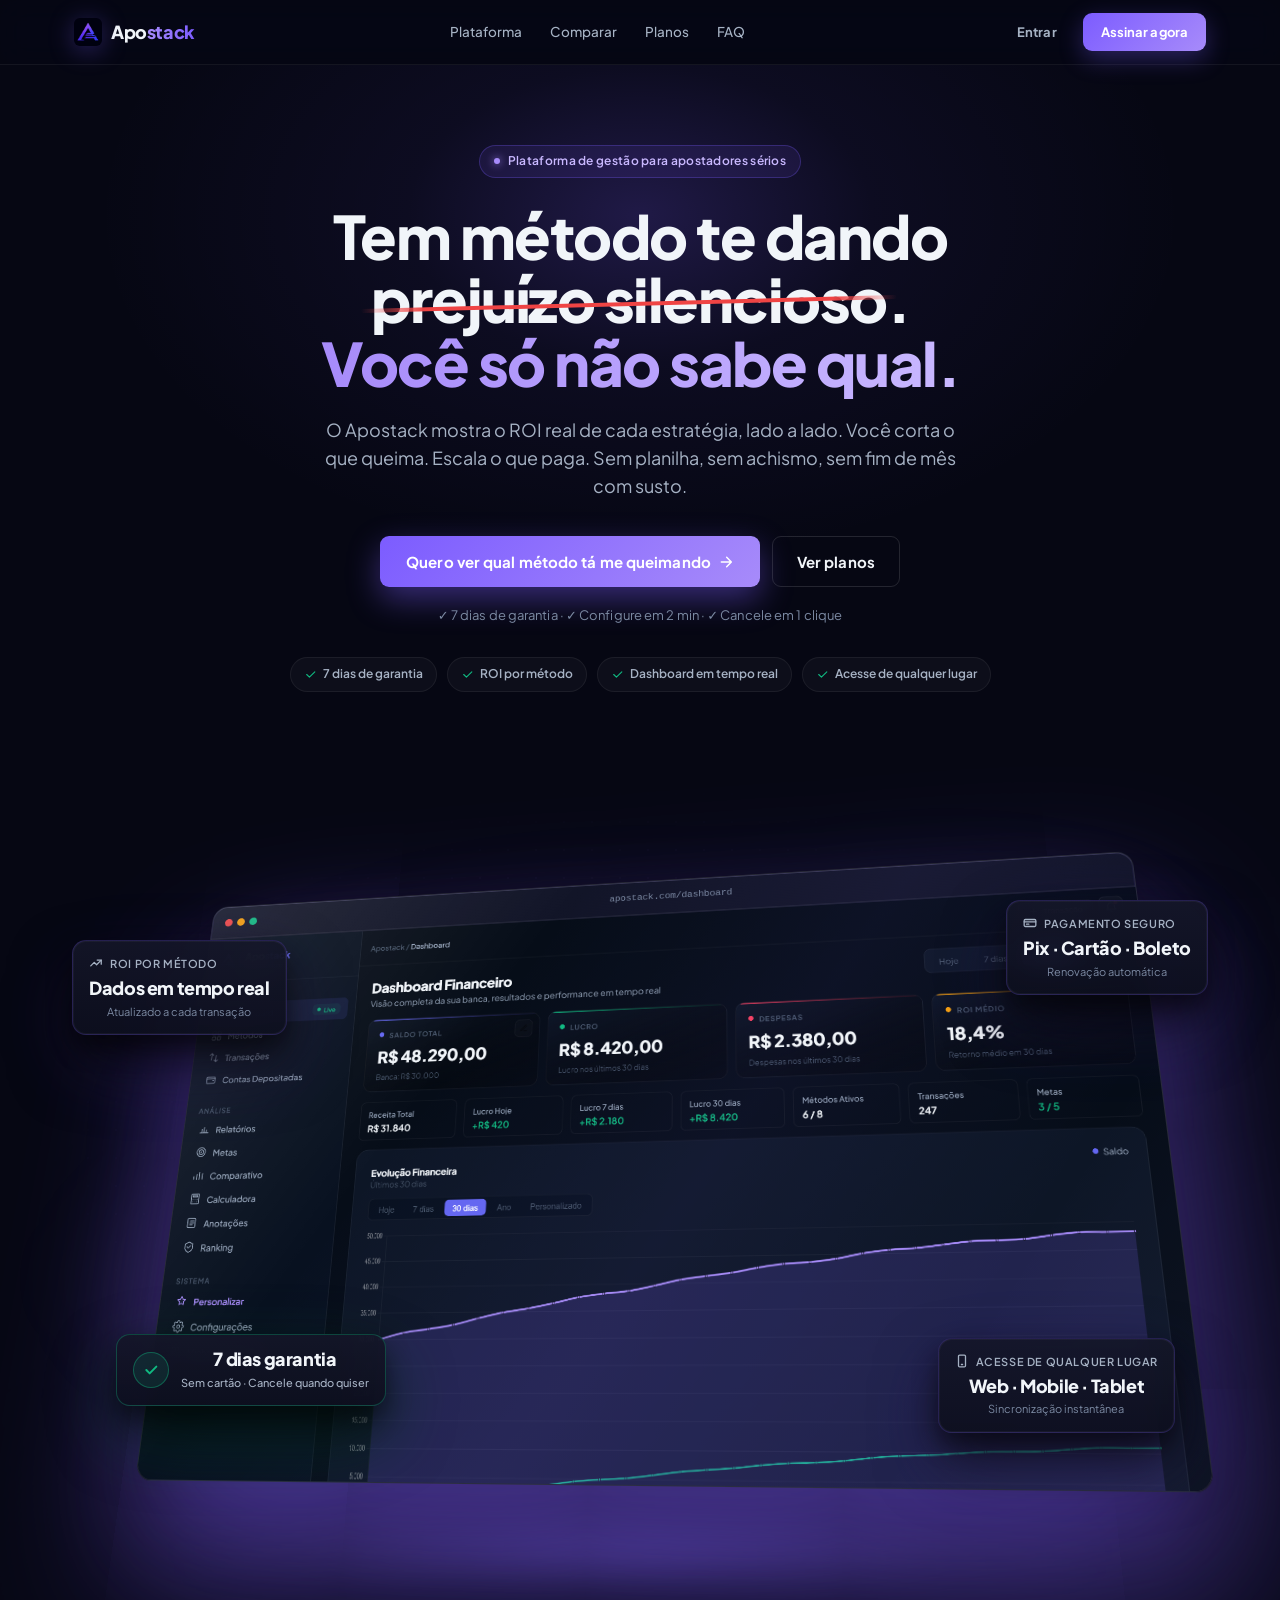
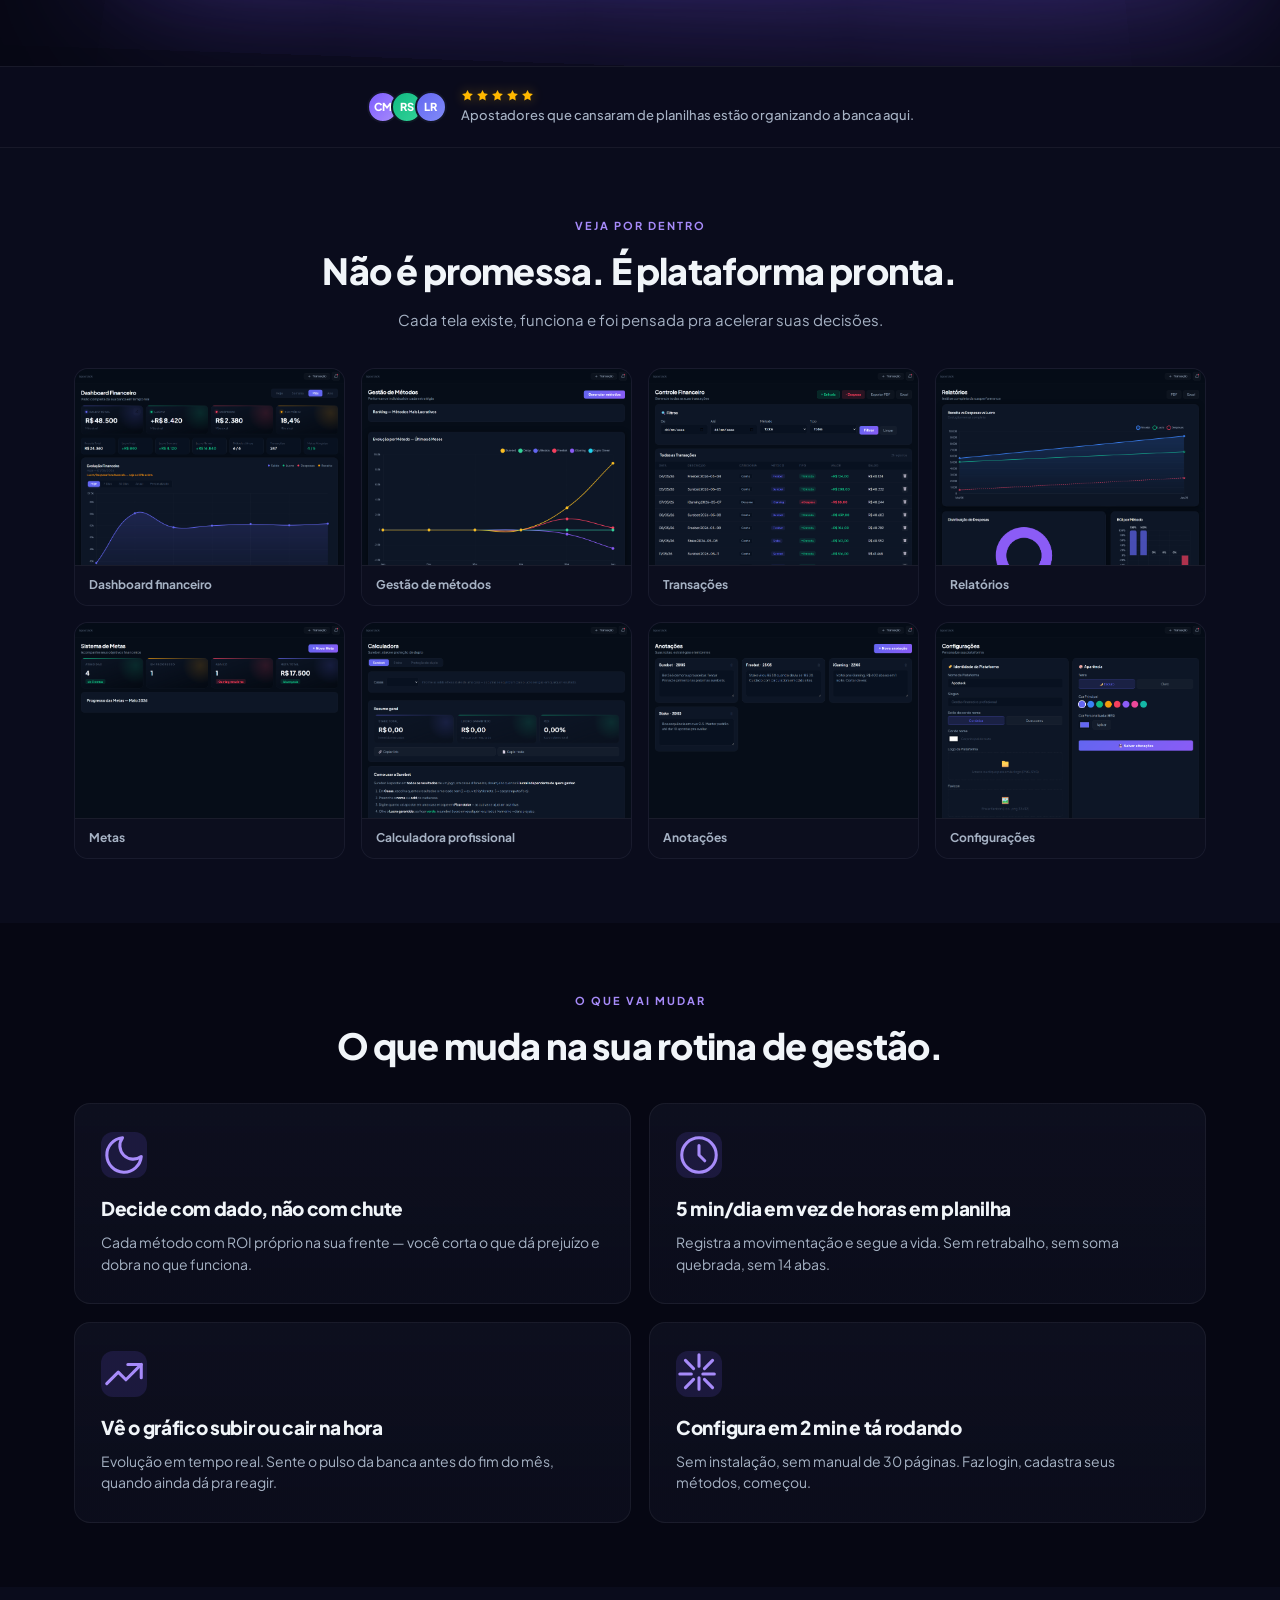
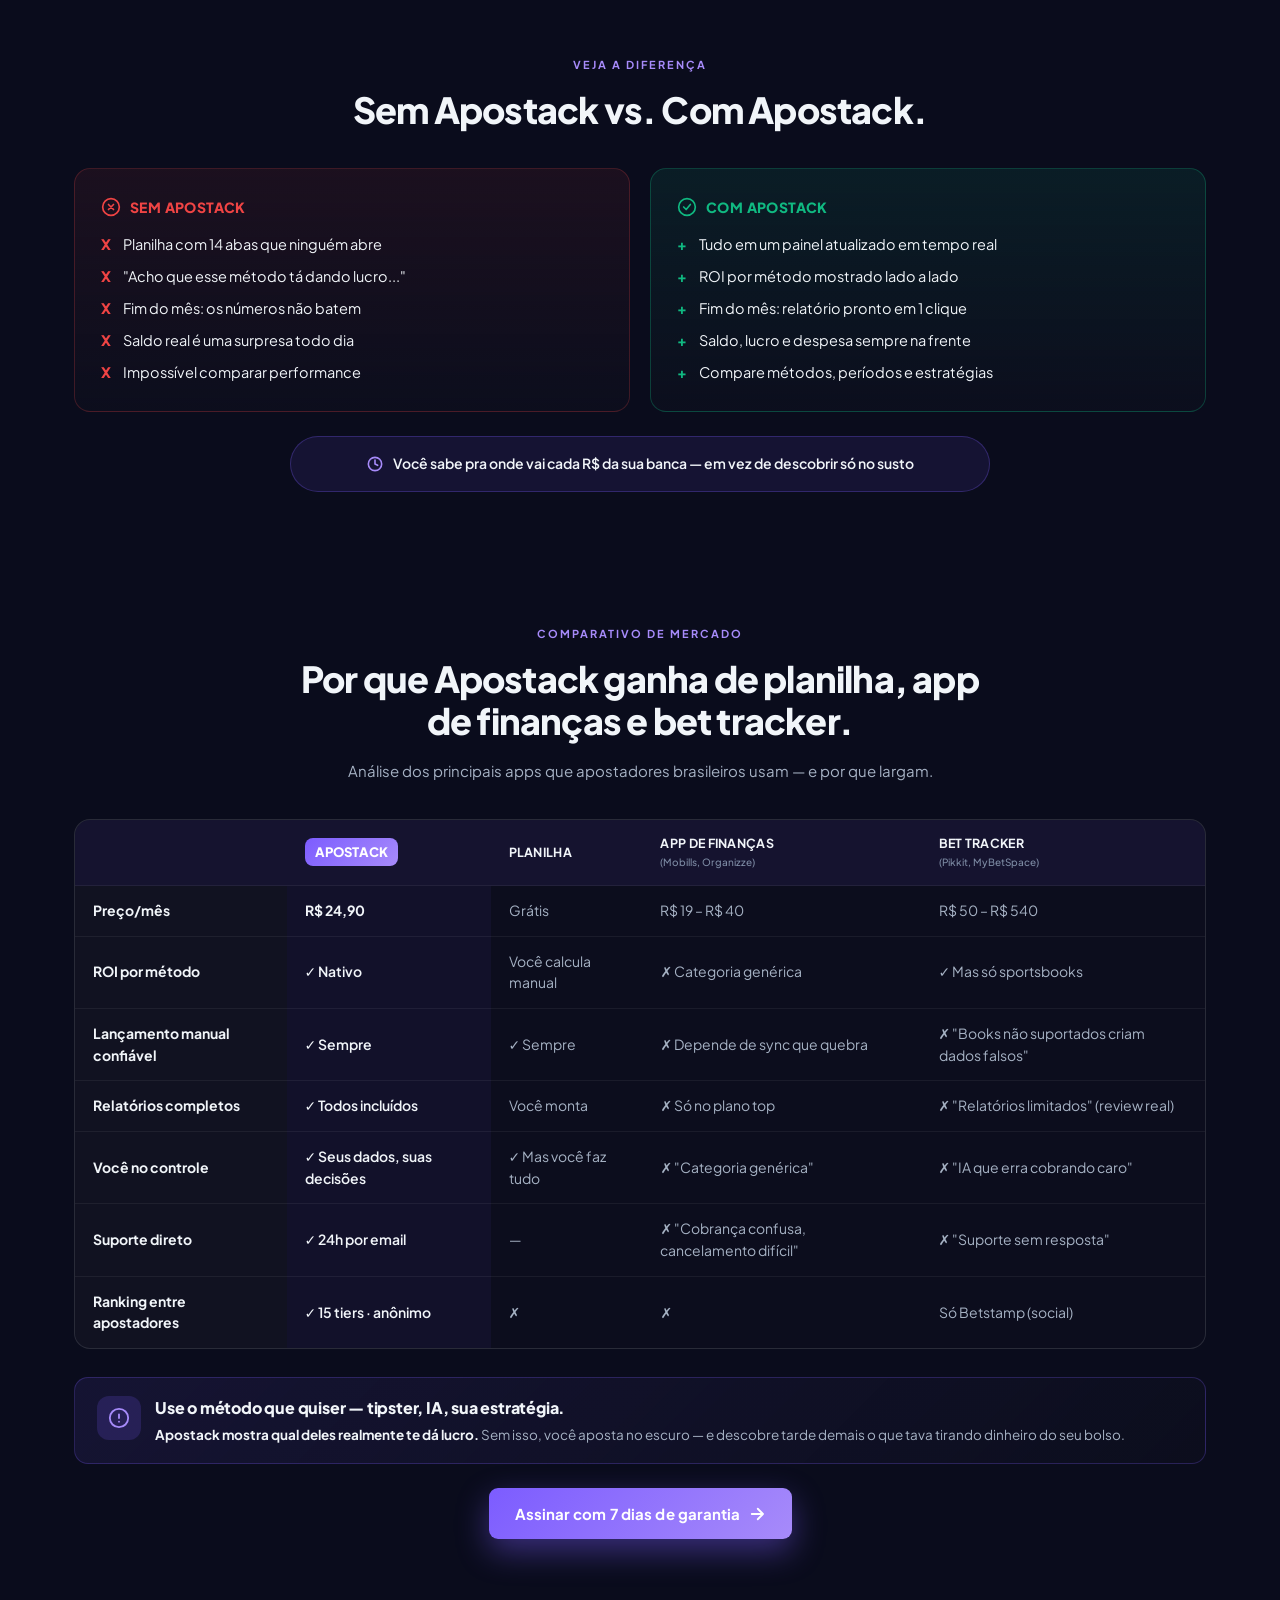
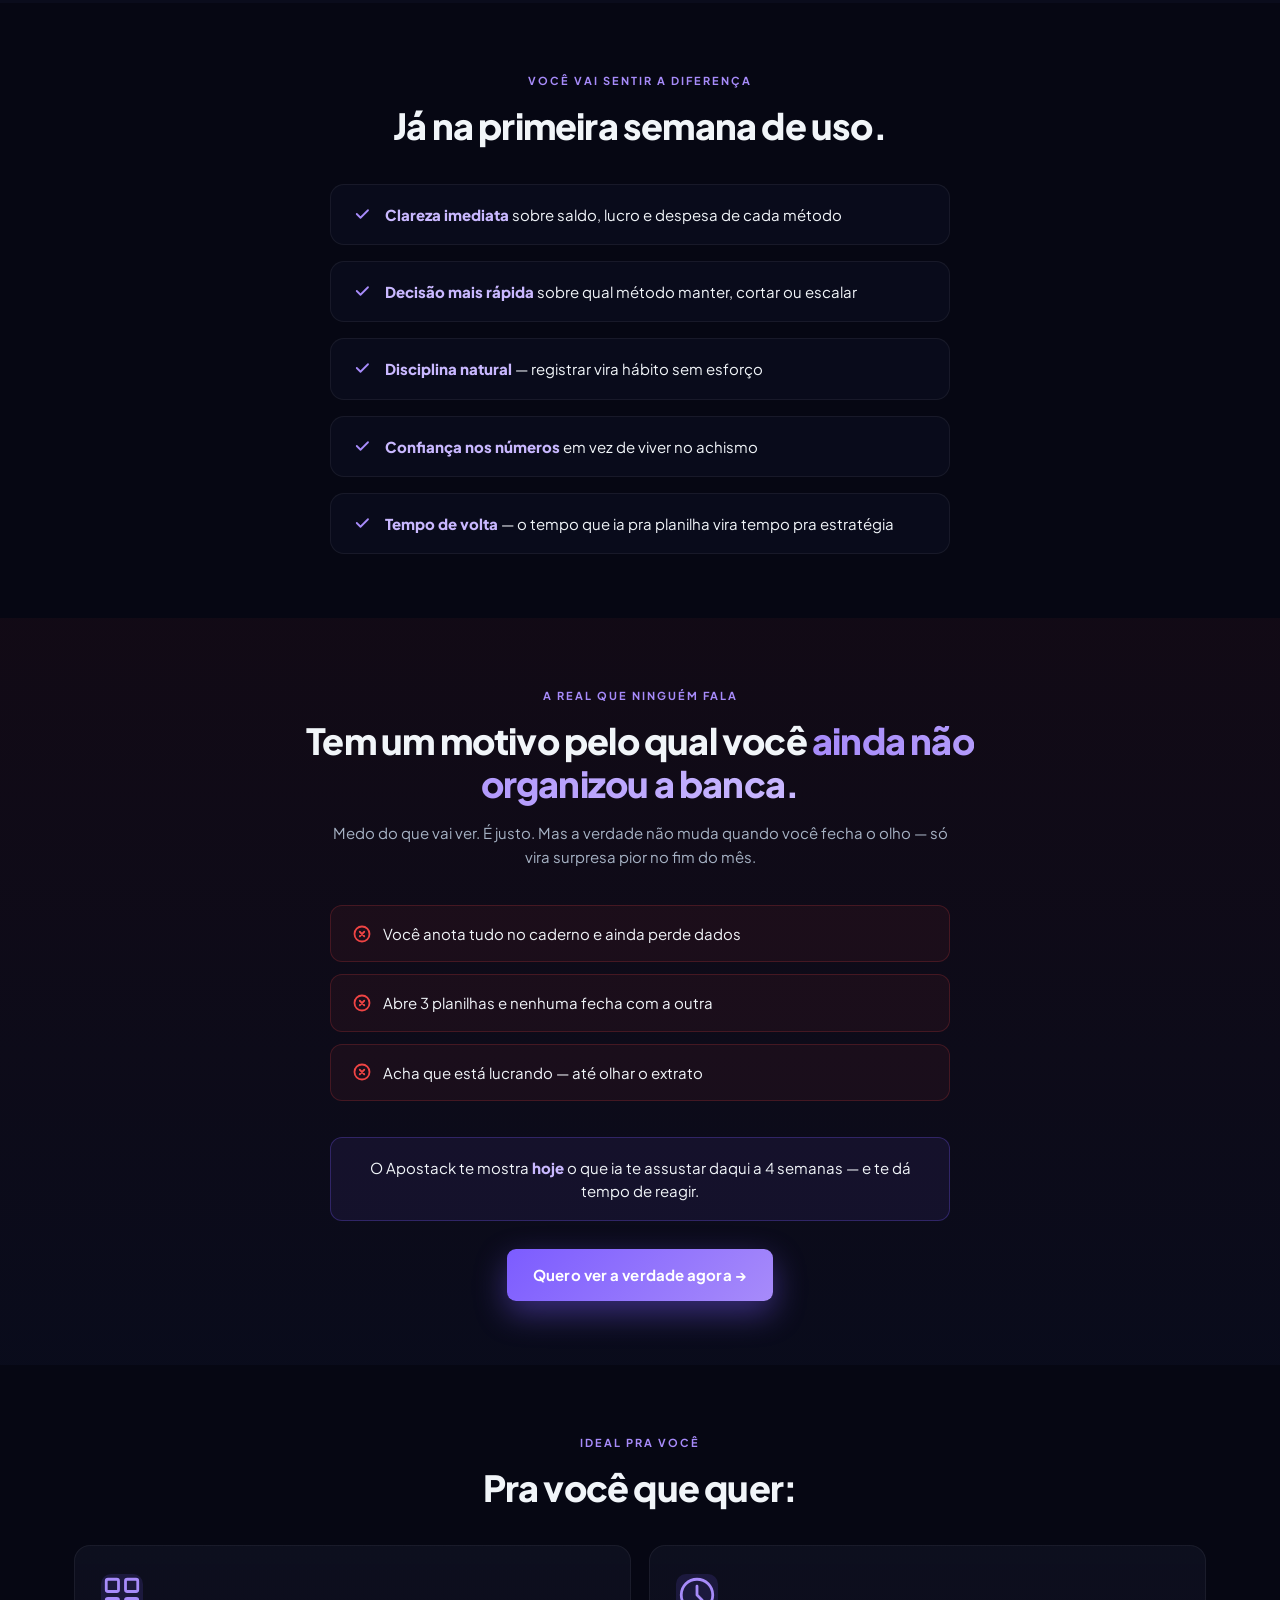
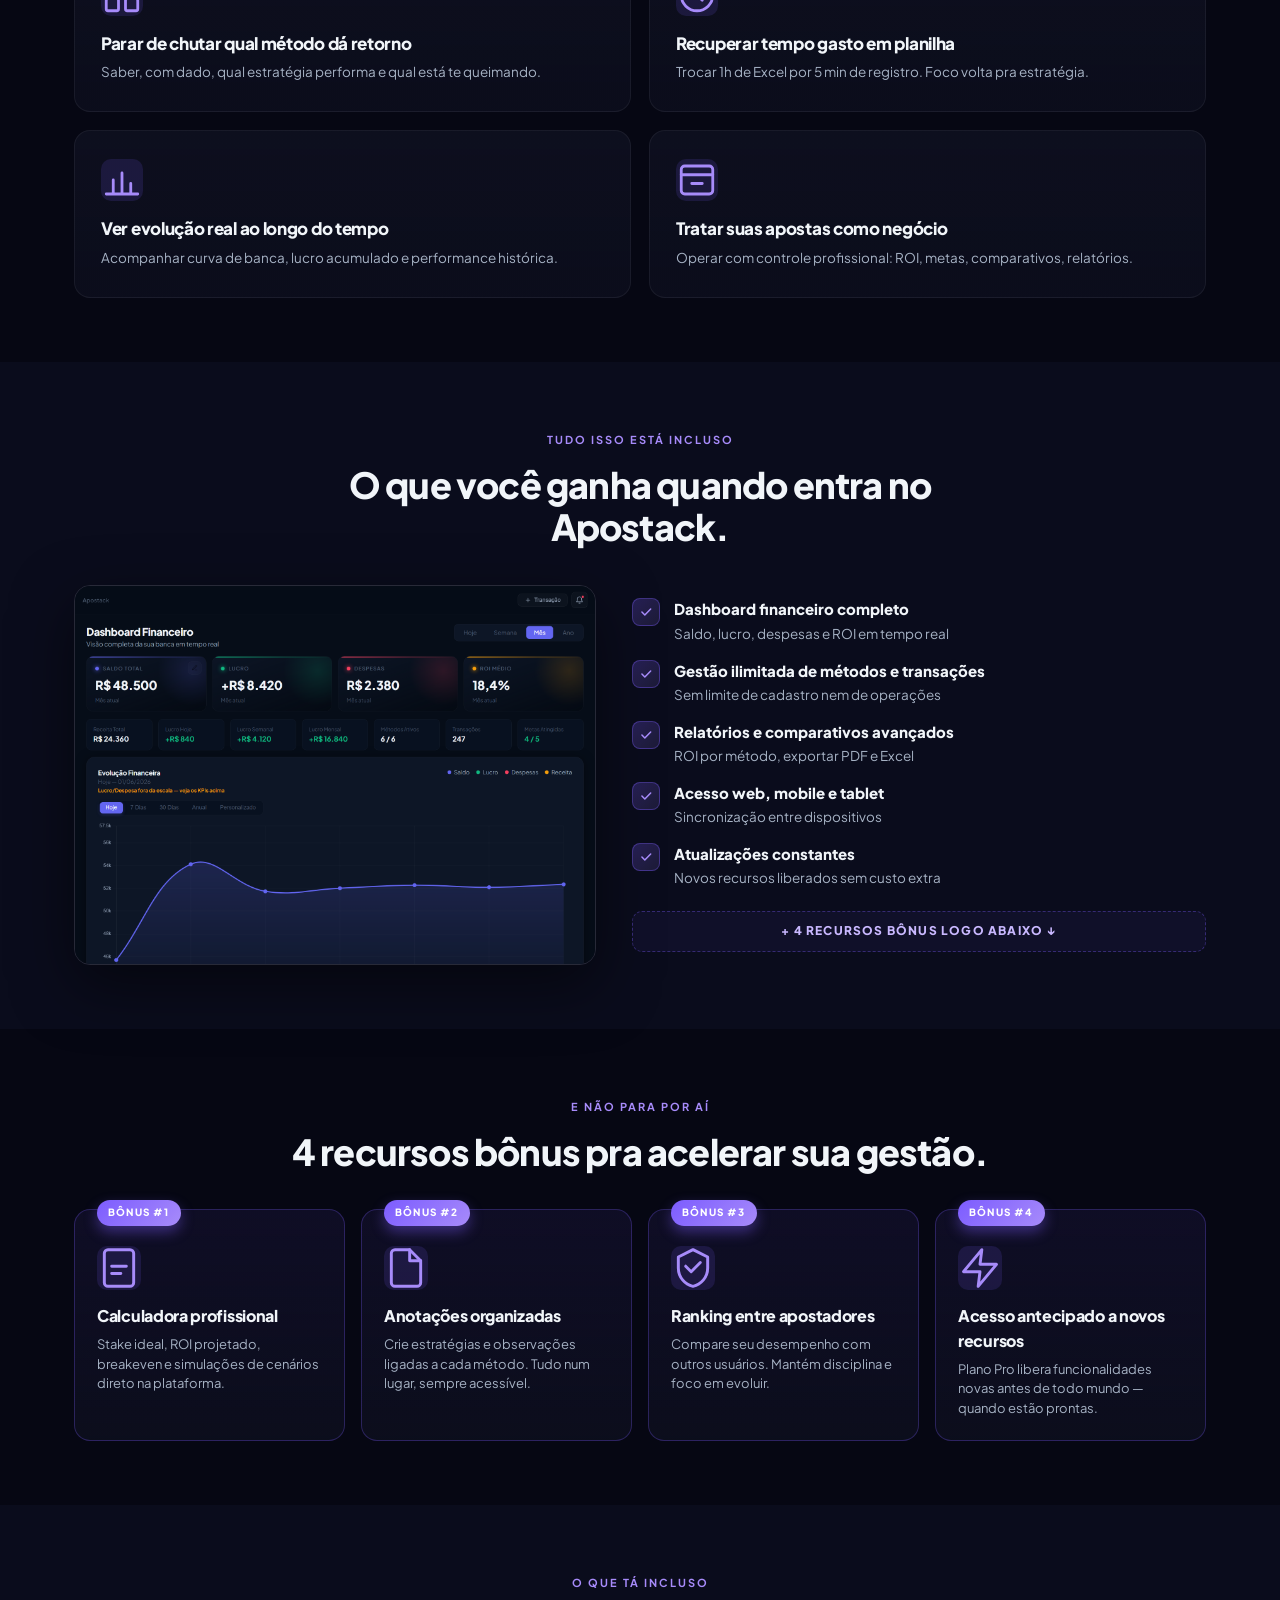
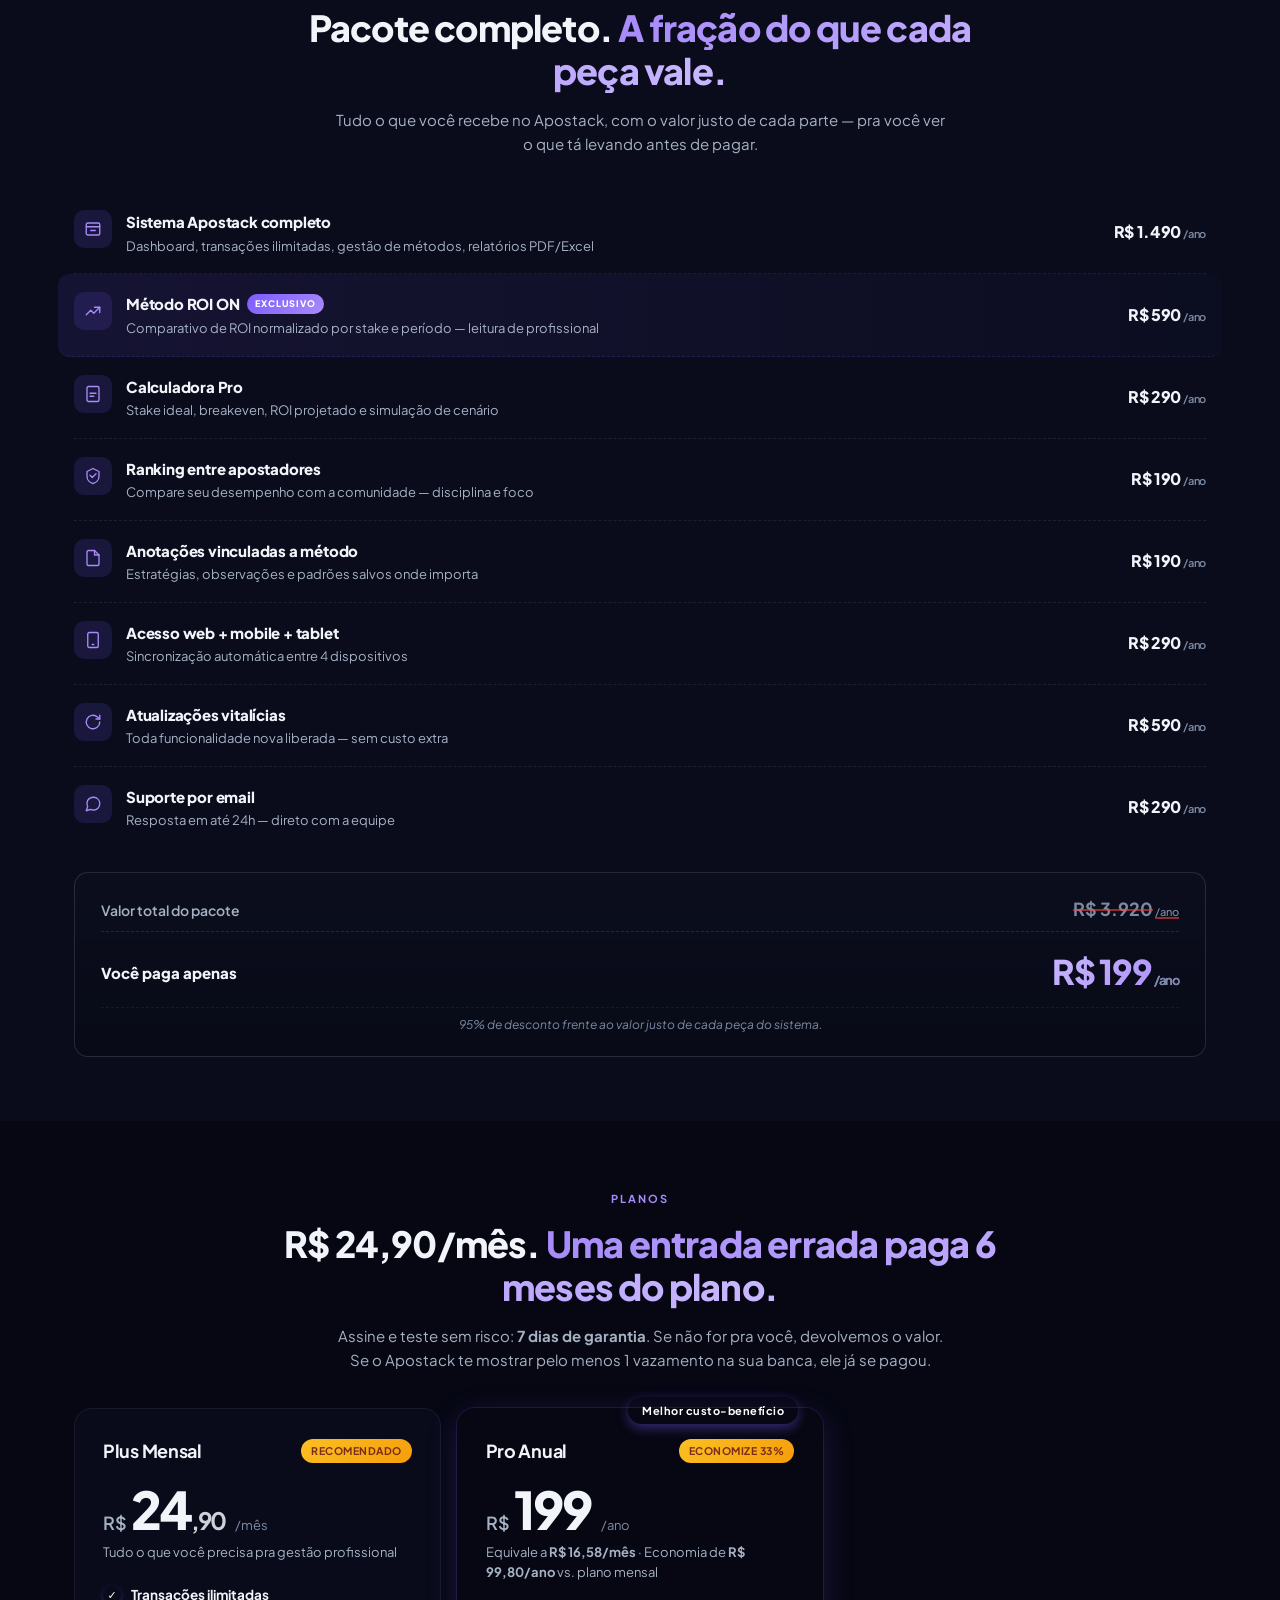
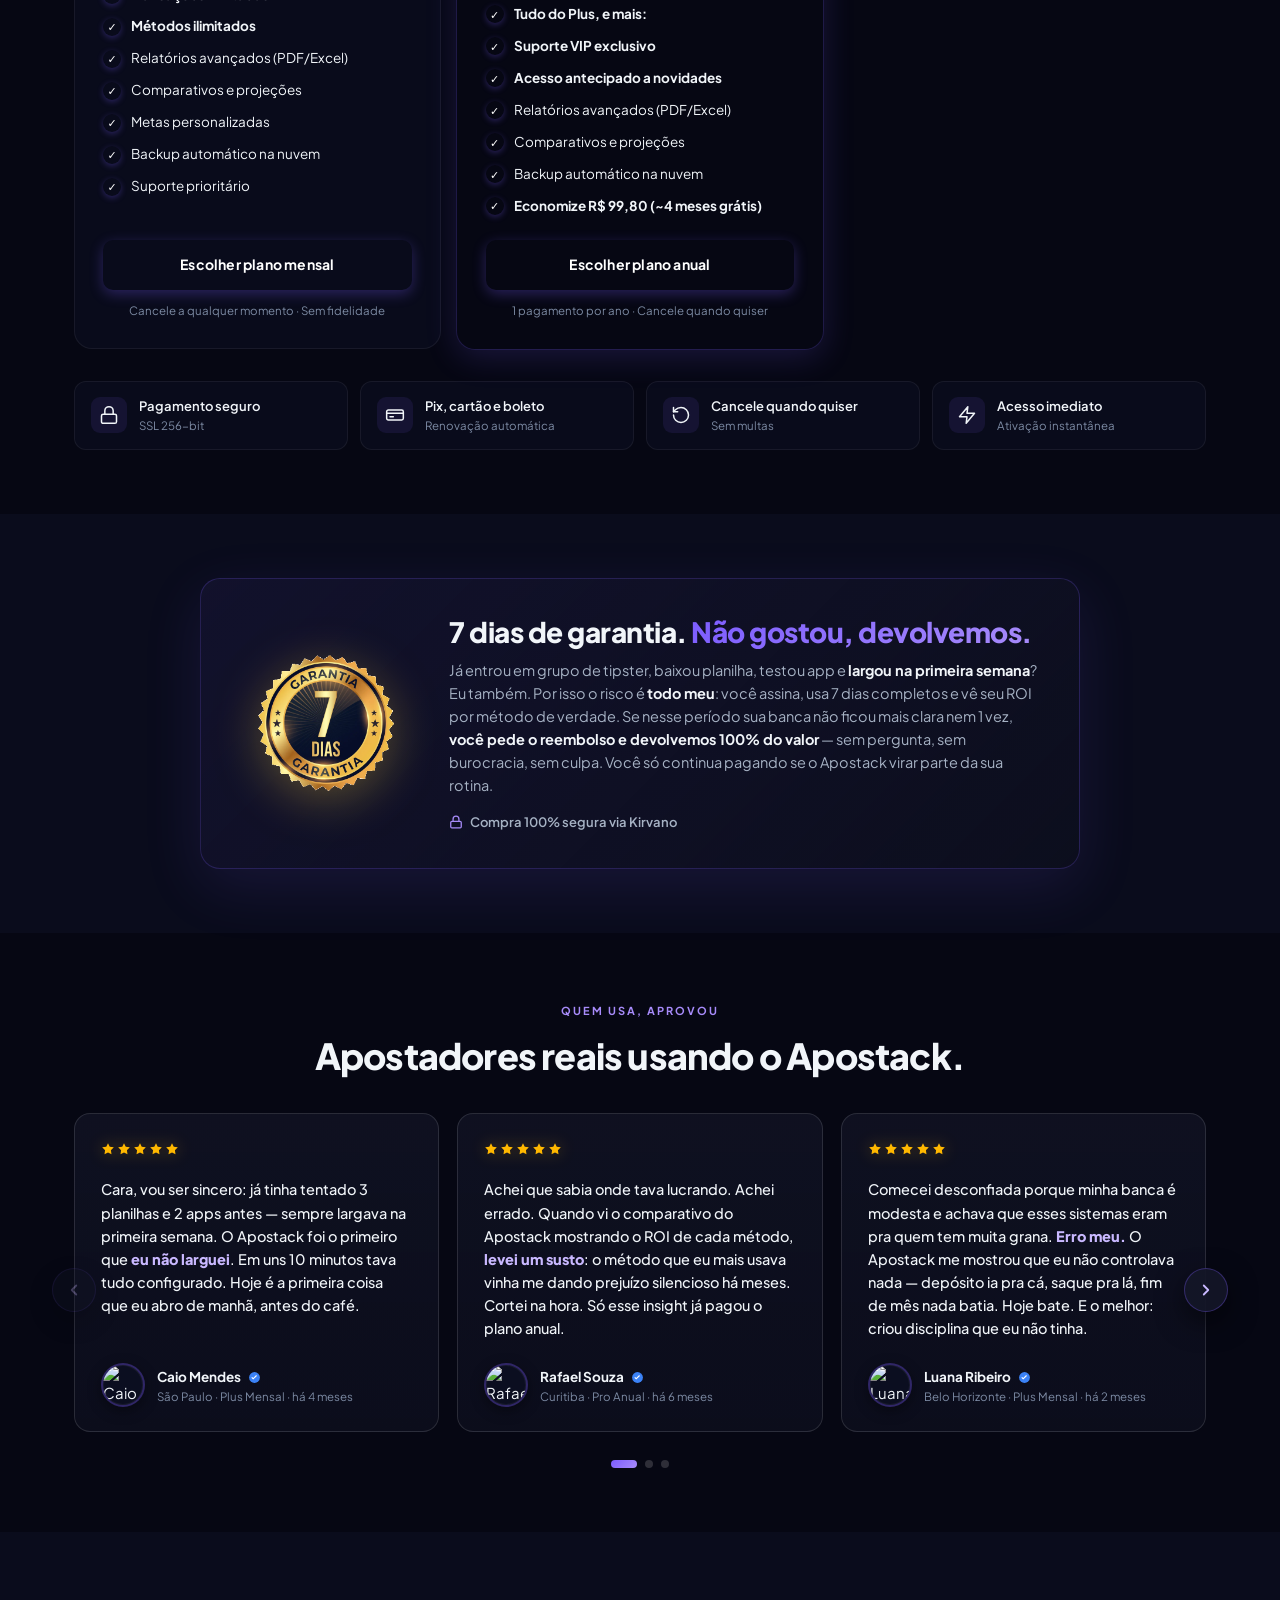
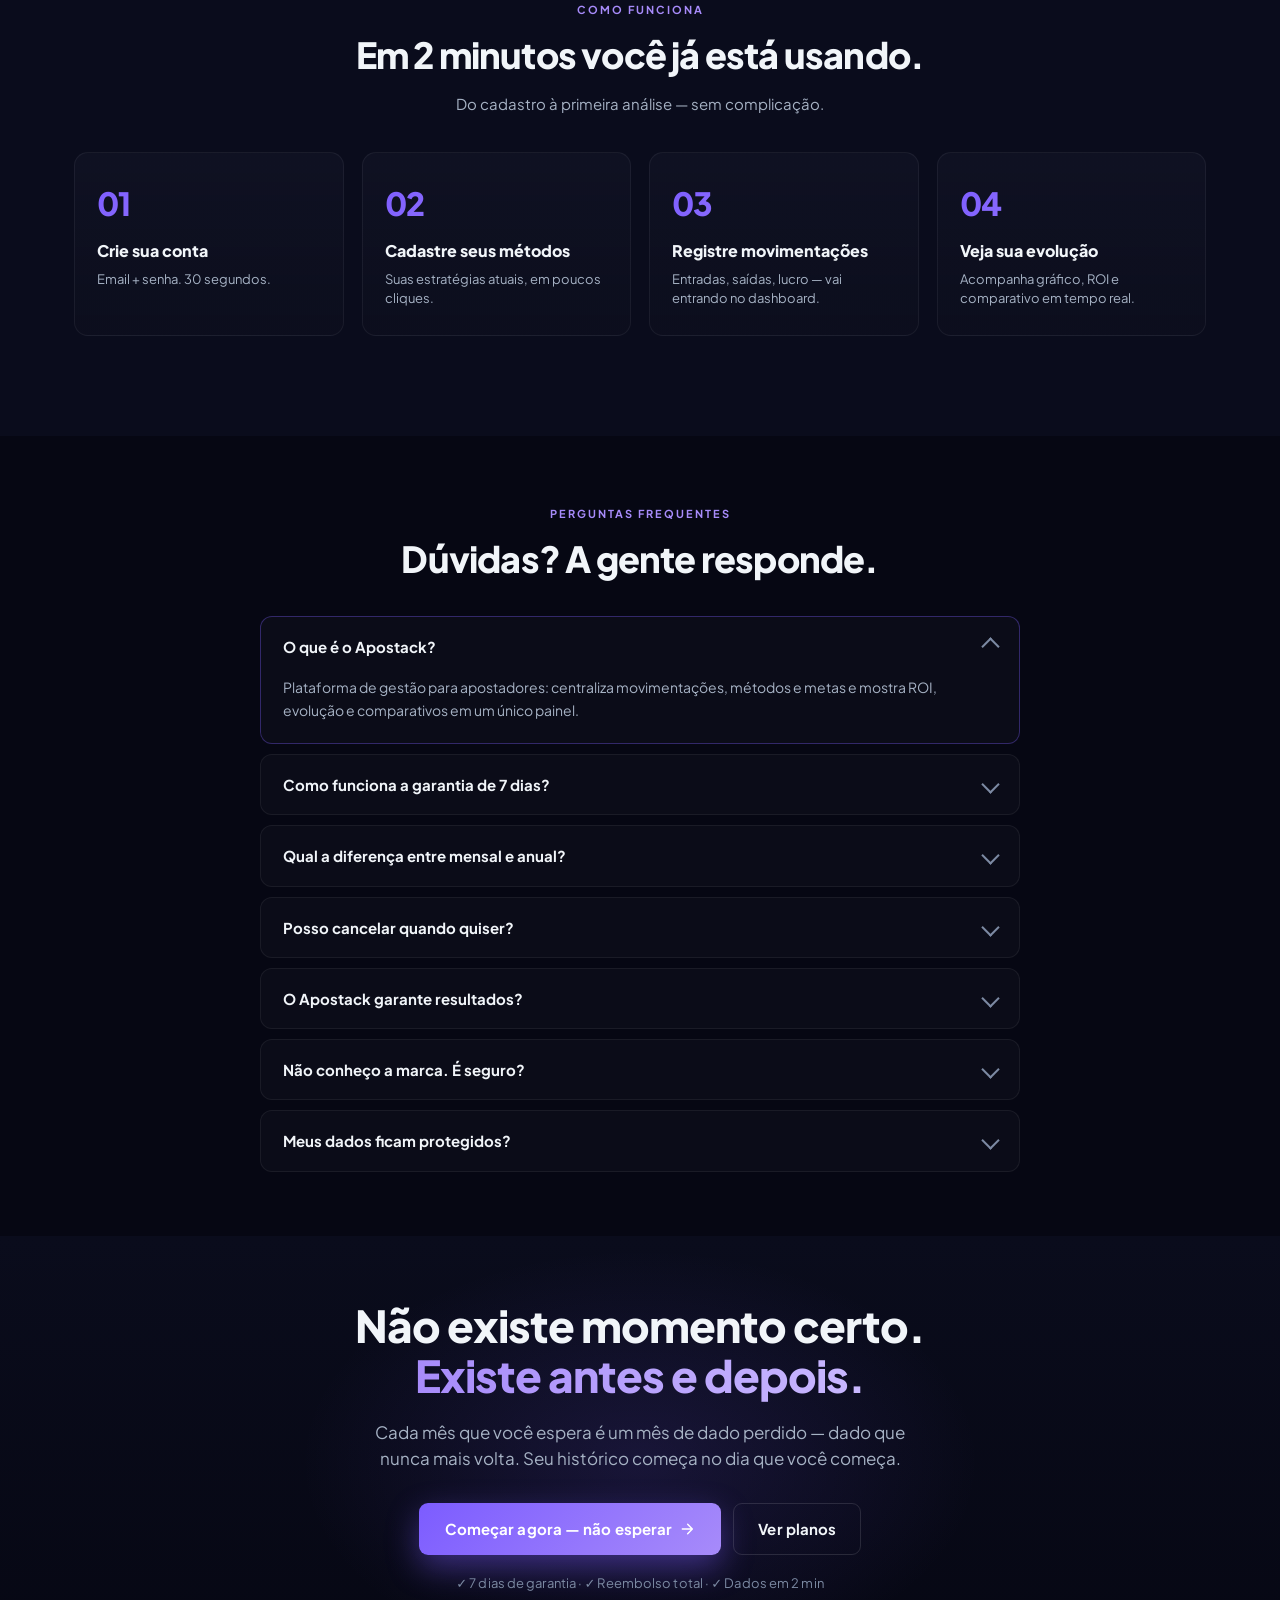
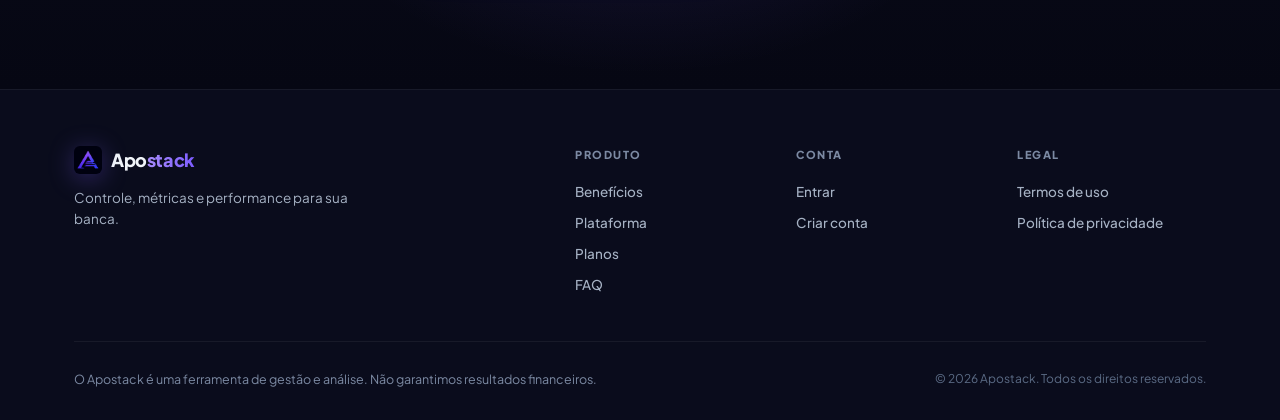
==== commit e9c4c831: "ui(admin): refaz o visual da busca e dos filtros Estava espalhado e desalinhado: campo esticado de p" ====
--- a/landing/index.html
+++ b/landing/index.html
@@ -28,7 +28,7 @@
   <link rel="preconnect" href="https://fonts.googleapis.com"/>
   <link rel="preconnect" href="https://fonts.gstatic.com" crossorigin/>
   <link href="https://fonts.googleapis.com/css2?family=Plus+Jakarta+Sans:wght@400;500;600;700;800&display=swap" rel="stylesheet"/>
-  <link rel="stylesheet" href="/landing.css?v=267"/>
+  <link rel="stylesheet" href="/landing.css?v=268"/>
 
   <!-- Meta Pixel Code -->
   <script>
